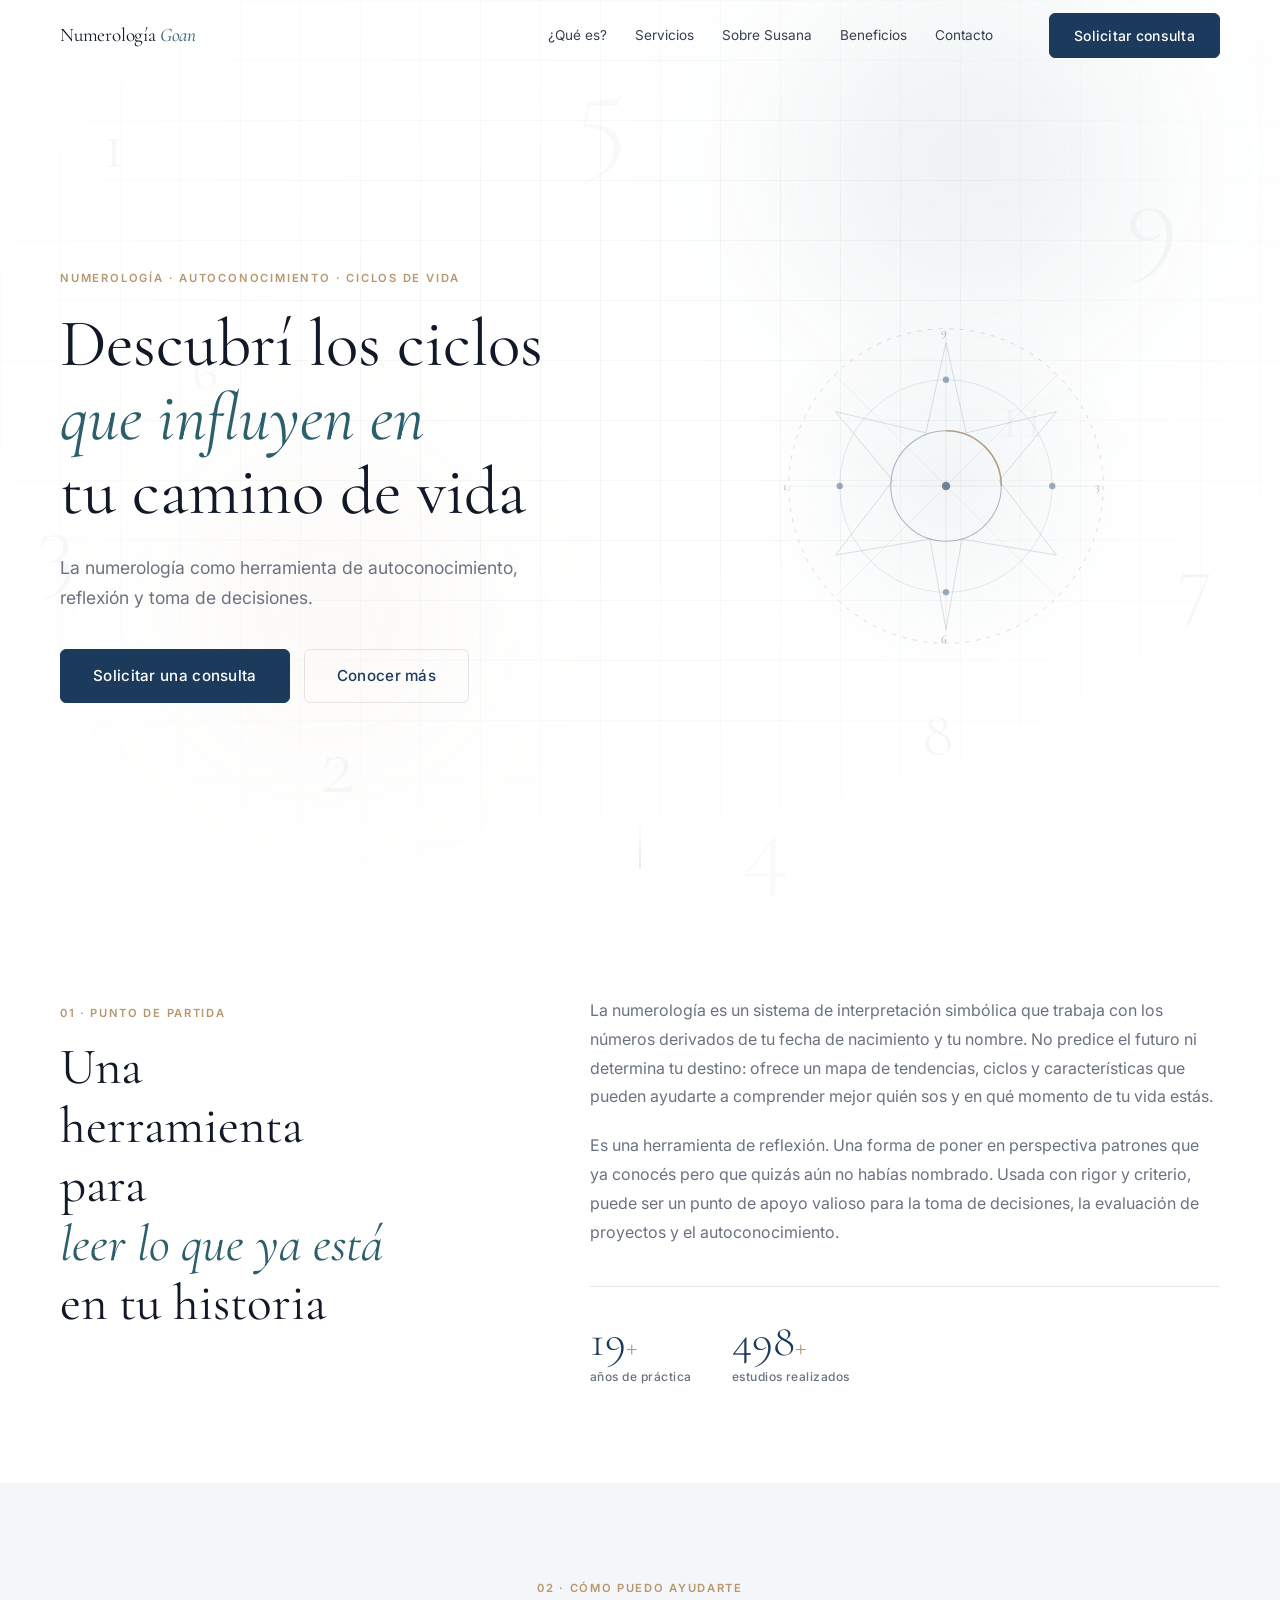
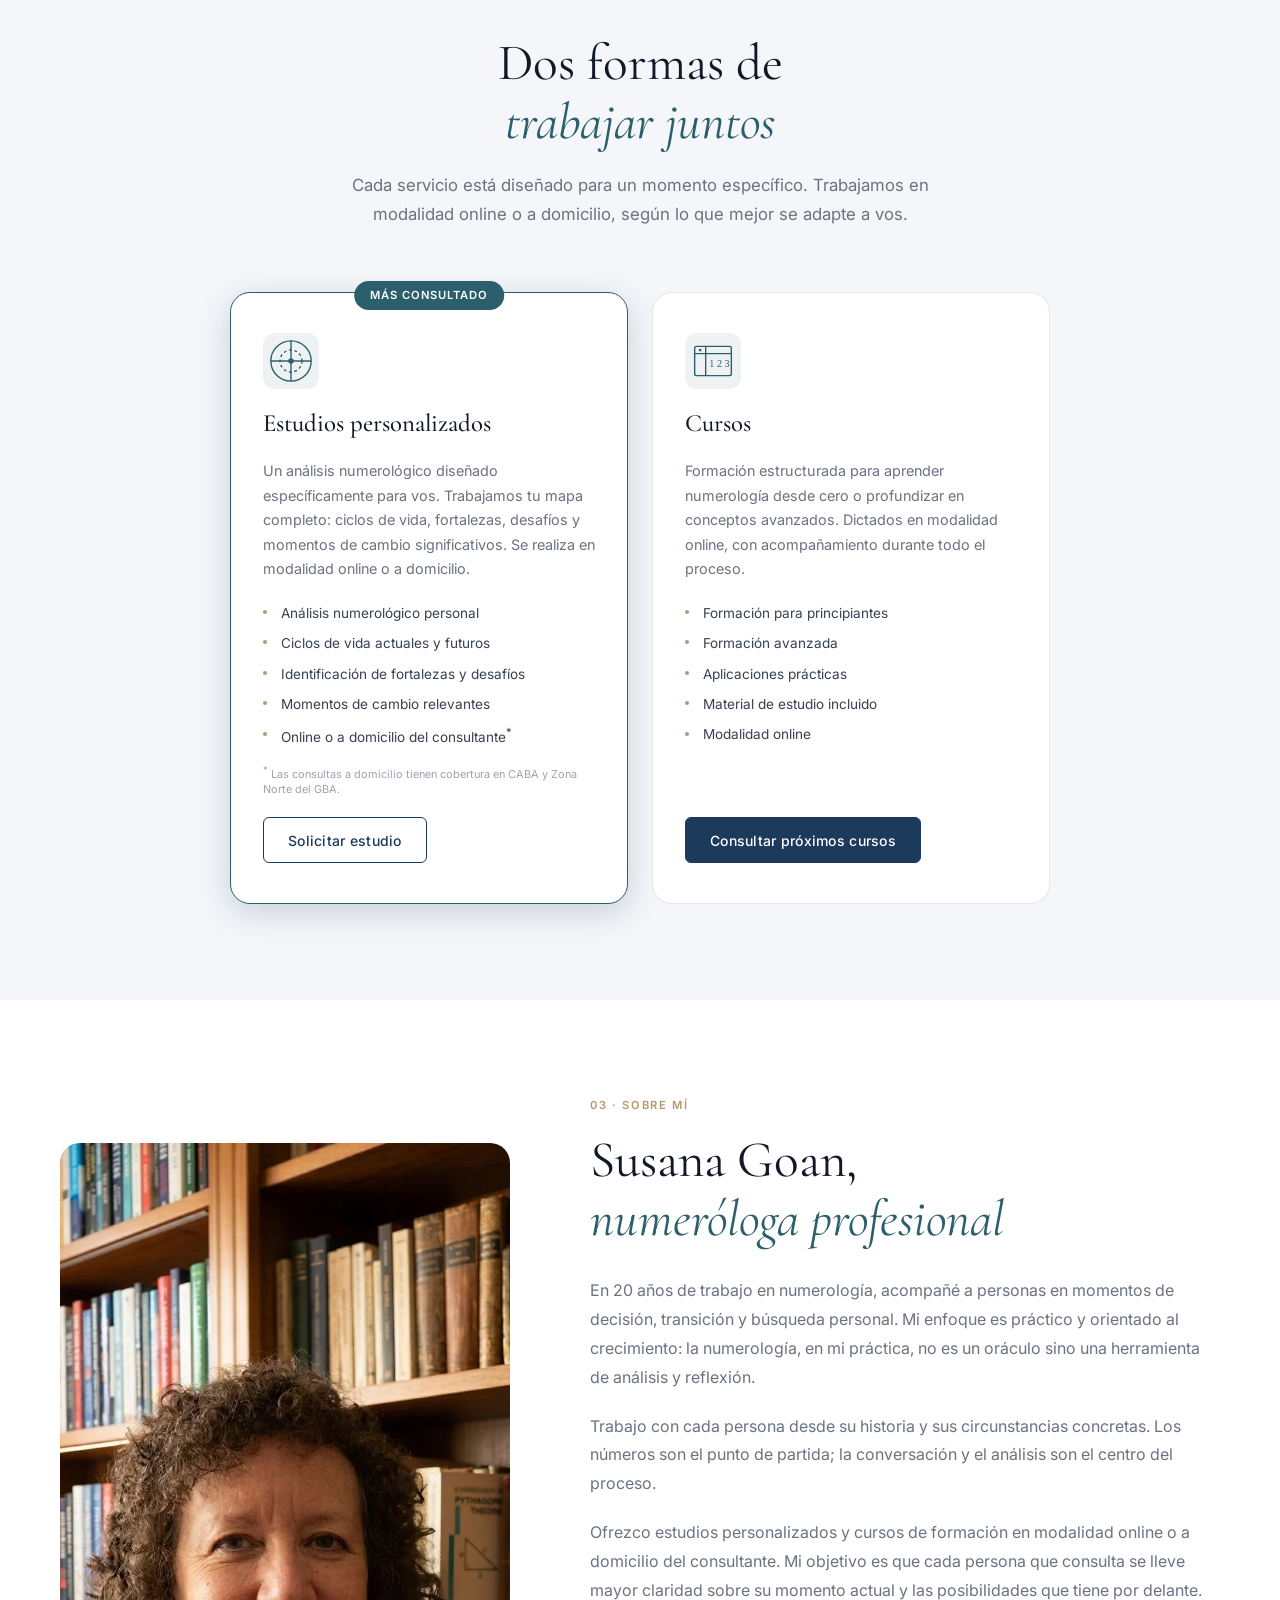
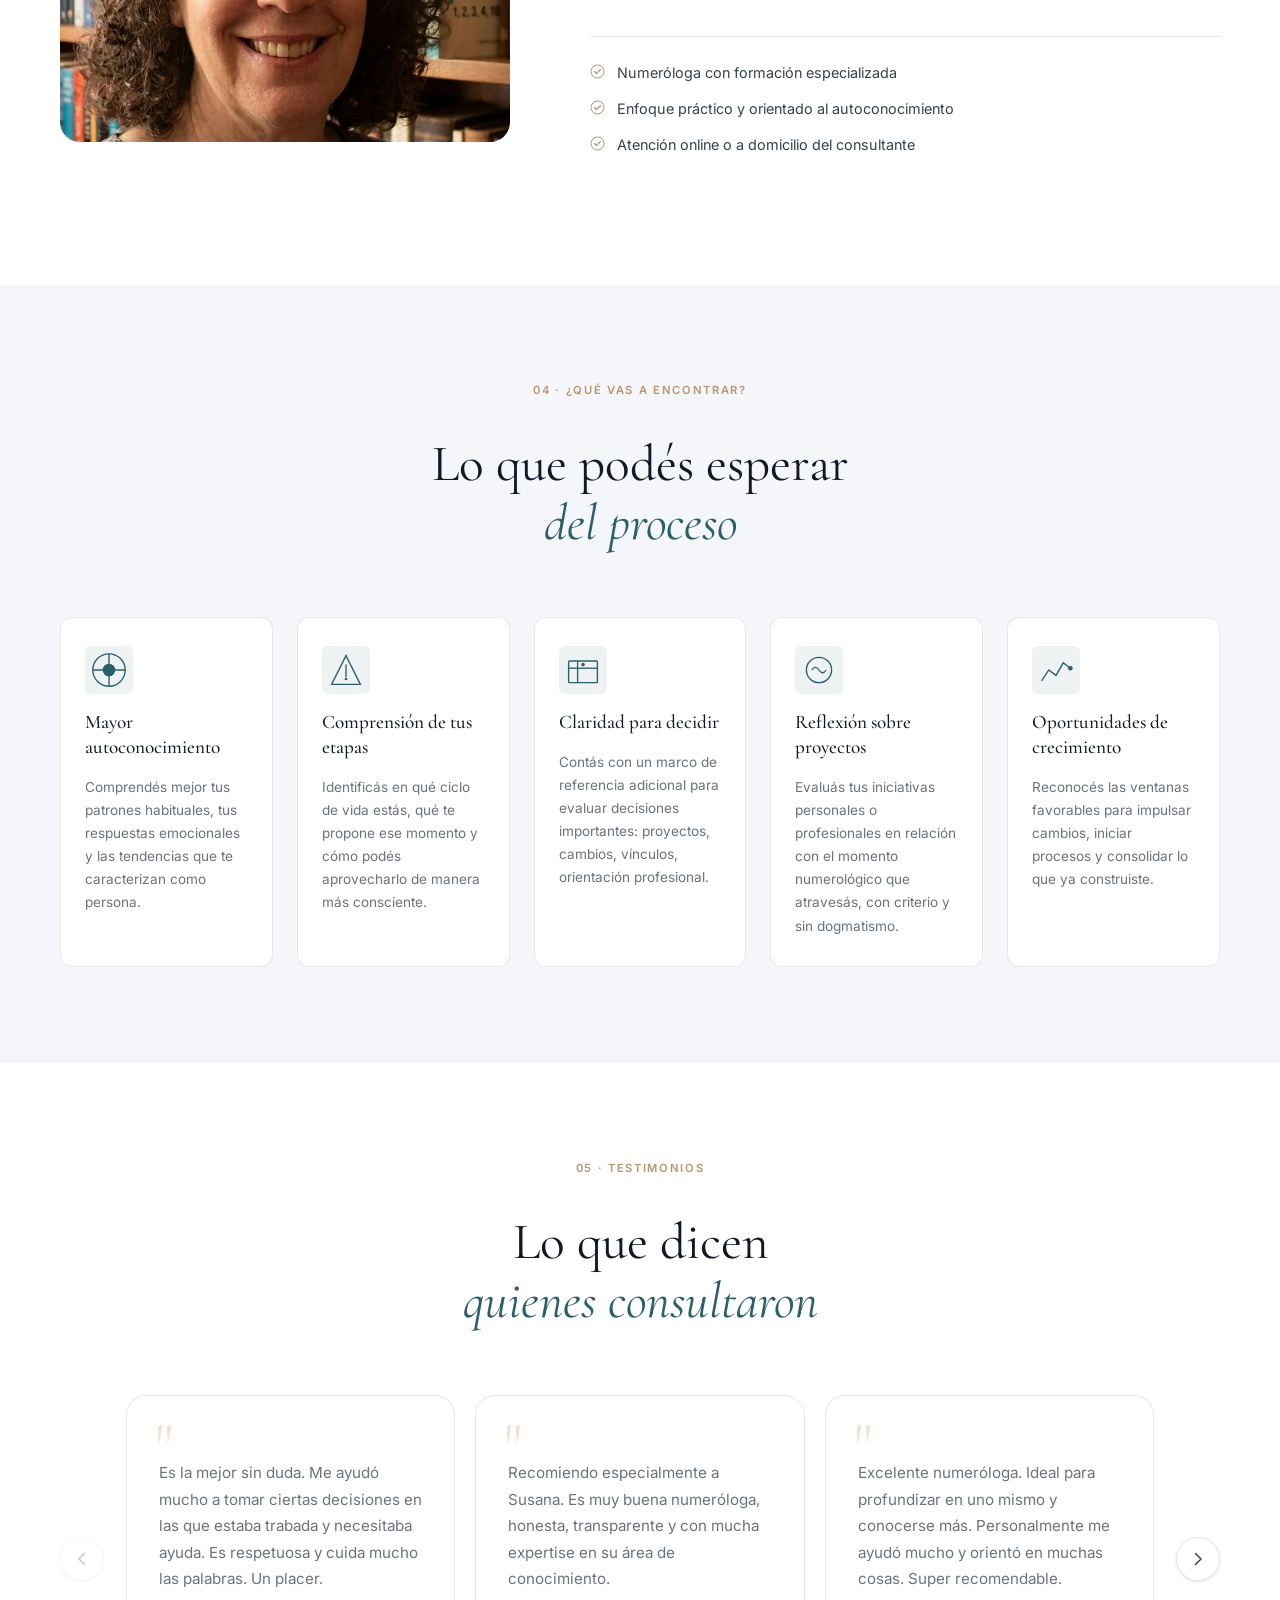
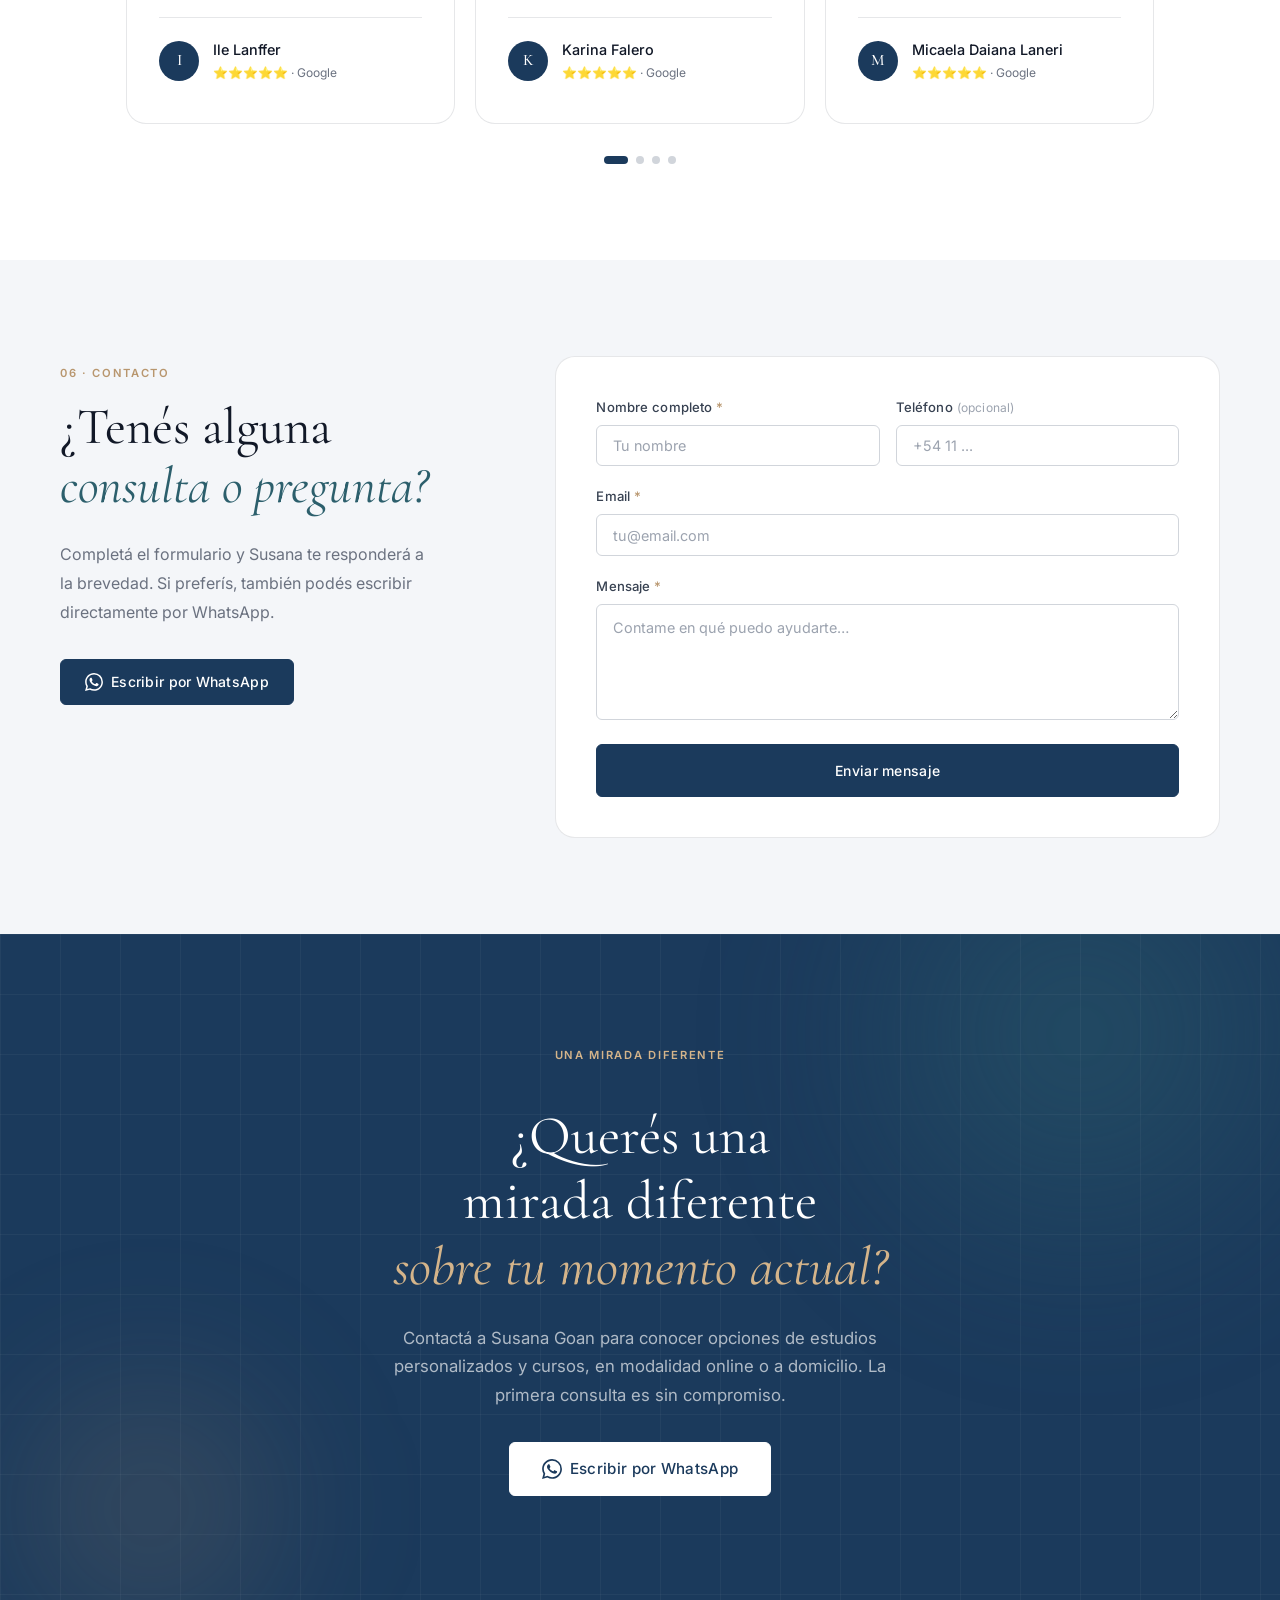
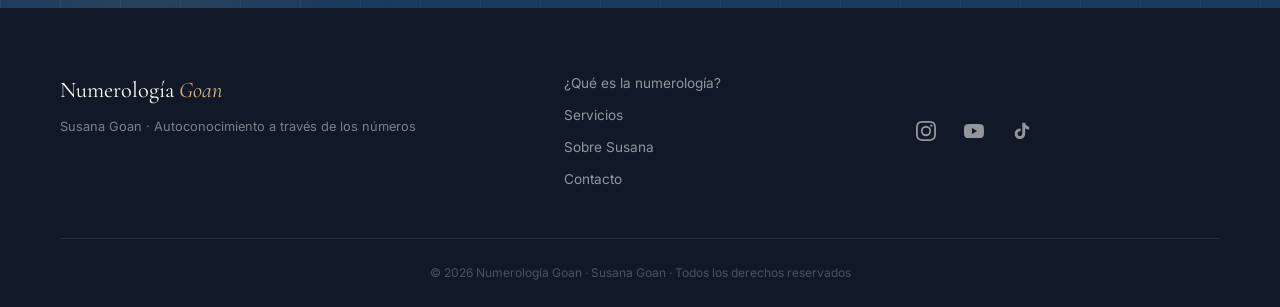
==== index.html @ 7aafee54 "Initial deploy" ====
<!DOCTYPE html>
<html lang="es">
<head>
  <meta charset="UTF-8" />
  <meta name="viewport" content="width=device-width, initial-scale=1.0" />

  <!-- SEO -->
  <title>Numerología Goan — Susana Goan | Autoconocimiento y ciclos de vida</title>
  <meta name="description" content="Numerología aplicada al autoconocimiento con Susana Goan. Estudios personalizados y cursos para comprender tus ciclos de vida, fortalezas y momentos de cambio. Online o a domicilio." />
  <meta name="keywords" content="numerología, numerología personalizada, autoconocimiento, ciclos de vida, numerología uruguay, cursos de numerología, Susana Goan" />
  <link rel="canonical" href="https://numerologiagoan.com/" />

  <!-- Open Graph -->
  <meta property="og:type" content="website" />
  <meta property="og:url" content="https://numerologiagoan.com/" />
  <meta property="og:title" content="Numerología Goan — Susana Goan" />
  <meta property="og:description" content="Numerología como herramienta de autoconocimiento, reflexión y toma de decisiones. Estudios personalizados y cursos." />
  <meta property="og:image" content="https://numerologiagoan.com/assets/img/susana-square.webp" />
  <meta property="og:locale" content="es_UY" />

  <!-- Twitter Card -->
  <meta name="twitter:card" content="summary_large_image" />
  <meta name="twitter:title" content="Numerología Goan — Susana Goan" />
  <meta name="twitter:description" content="Numerología aplicada al autoconocimiento. Estudios personalizados y cursos con Susana Goan. Online o a domicilio." />
  <meta name="twitter:image" content="https://numerologiagoan.com/assets/img/susana-square.webp" />

  <!-- Schema.org: Professional Service -->
  <script type="application/ld+json">
  {
    "@context": "https://schema.org",
    "@type": "ProfessionalService",
    "name": "Numerología Goan",
    "description": "Numerología aplicada al autoconocimiento, reflexión y toma de decisiones. Estudios personalizados y cursos.",
    "url": "https://numerologiagoan.com",
    "telephone": "",
    "image": "https://numerologiagoan.com/assets/img/susana-square.webp",
    "priceRange": "$$",
    "address": {
      "@type": "PostalAddress",
      "addressCountry": "UY"
    },
    "founder": {
      "@type": "Person",
      "name": "Susana Goan",
      "jobTitle": "Numeróloga profesional",
      "description": "Especialista en numerología aplicada al autoconocimiento y los ciclos de vida."
    },
    "hasOfferCatalog": {
      "@type": "OfferCatalog",
      "name": "Servicios",
      "itemListElement": [
        { "@type": "Offer", "itemOffered": { "@type": "Service", "name": "Estudios numerológicos personalizados" } },
        { "@type": "Offer", "itemOffered": { "@type": "Service", "name": "Cursos de numerología" } }
      ]
    }
  }
  </script>

  <!-- Fonts -->
  <link rel="preconnect" href="https://fonts.googleapis.com" />
  <link rel="preconnect" href="https://fonts.gstatic.com" crossorigin />
  <link href="https://fonts.googleapis.com/css2?family=Cormorant+Garamond:ital,wght@0,300;0,400;0,500;0,600;1,300;1,400;1,500&family=Inter:wght@300;400;500;600&display=swap" rel="stylesheet" />

  <link rel="stylesheet" href="styles.css?v=20260606" />
</head>
<body>

  <!-- ===== NAVEGACIÓN ===== -->
  <header class="nav" id="nav" role="banner">
    <div class="nav-inner">
      <a href="#inicio" class="nav-brand" aria-label="Numerología Goan — inicio">
        <span class="nav-brand-name">Numerología<em> Goan</em></span>
      </a>
      <nav class="nav-links" role="navigation" aria-label="Navegación principal">
        <a href="#que-es" class="nav-link">¿Qué es?</a>
        <a href="#servicios" class="nav-link">Servicios</a>
        <a href="#susana" class="nav-link">Sobre Susana</a>
        <a href="#beneficios" class="nav-link">Beneficios</a>
        <a href="#formulario" class="nav-link">Contacto</a>
      </nav>
      <a href="https://wa.me/5491131265860" class="nav-cta btn btn-primary" target="_blank" rel="noopener noreferrer">Solicitar consulta</a>
      <button class="nav-toggle" aria-label="Abrir menú" aria-expanded="false" aria-controls="nav-mobile">
        <span></span><span></span><span></span>
      </button>
    </div>
    <div class="nav-mobile" id="nav-mobile" aria-hidden="true">
      <a href="#que-es" class="nav-mobile-link">¿Qué es la numerología?</a>
      <a href="#servicios" class="nav-mobile-link">Servicios</a>
      <a href="#susana" class="nav-mobile-link">Sobre Susana Goan</a>
      <a href="#beneficios" class="nav-mobile-link">Beneficios</a>
      <a href="#formulario" class="nav-mobile-link">Contacto</a>
      <a href="https://wa.me/5491131265860" class="nav-mobile-cta btn btn-primary" target="_blank" rel="noopener noreferrer">Solicitar consulta</a>
    </div>
  </header>

  <main>

    <!-- ===== HERO ===== -->
    <section class="hero" id="inicio" aria-labelledby="hero-title">
      <div class="hero-bg" aria-hidden="true">
        <div class="hero-grid"></div>
        <div class="hero-numbers" aria-hidden="true">
          <span class="hn" style="--x:8%;--y:12%;--s:4.5rem;--o:.04">1</span>
          <span class="hn" style="--x:88%;--y:18%;--s:7rem;--o:.03">9</span>
          <span class="hn" style="--x:3%;--y:55%;--s:6rem;--o:.03">3</span>
          <span class="hn" style="--x:92%;--y:60%;--s:5rem;--o:.04">7</span>
          <span class="hn" style="--x:45%;--y:5%;--s:8rem;--o:.025">5</span>
          <span class="hn" style="--x:25%;--y:80%;--s:5.5rem;--o:.035">2</span>
          <span class="hn" style="--x:72%;--y:78%;--s:4rem;--o:.04">8</span>
          <span class="hn" style="--x:58%;--y:88%;--s:6.5rem;--o:.02">4</span>
          <span class="hn" style="--x:15%;--y:38%;--s:3.5rem;--o:.03">6</span>
          <span class="hn" style="--x:78%;--y:42%;--s:4.5rem;--o:.025">11</span>
        </div>
        <div class="hero-glow hero-glow-1" aria-hidden="true"></div>
        <div class="hero-glow hero-glow-2" aria-hidden="true"></div>
      </div>
      <div class="container hero-content">
        <div class="hero-text">
          <p class="hero-eyebrow">Numerología · Autoconocimiento · Ciclos de vida</p>
          <h1 class="hero-title" id="hero-title">
            Descubrí los ciclos<br>
            <em>que influyen en</em><br>
            tu camino de vida
          </h1>
          <p class="hero-sub">La numerología como herramienta de autoconocimiento, reflexión y toma de decisiones.</p>
          <div class="hero-actions">
            <a href="https://wa.me/5491131265860" class="btn btn-primary btn-lg" target="_blank" rel="noopener noreferrer">Solicitar una consulta</a>
            <a href="#que-es" class="btn btn-ghost btn-lg">Conocer más</a>
          </div>
        </div>
        <div class="hero-visual" aria-hidden="true">
          <div class="hero-diagram">
            <svg viewBox="0 0 320 320" fill="none" xmlns="http://www.w3.org/2000/svg" role="img" aria-hidden="true">
              <!-- Outer circle -->
              <circle cx="160" cy="160" r="148" stroke="currentColor" stroke-width="0.5" stroke-dasharray="4 6" opacity="0.3"/>
              <!-- Mid circle -->
              <circle cx="160" cy="160" r="100" stroke="currentColor" stroke-width="0.5" opacity="0.2"/>
              <!-- Inner circle -->
              <circle cx="160" cy="160" r="52" stroke="currentColor" stroke-width="1" opacity="0.35"/>
              <!-- Spokes (9) -->
              <line x1="160" y1="12" x2="160" y2="308" stroke="currentColor" stroke-width="0.4" opacity="0.15"/>
              <line x1="12" y1="160" x2="308" y2="160" stroke="currentColor" stroke-width="0.4" opacity="0.15"/>
              <line x1="56" y1="56" x2="264" y2="264" stroke="currentColor" stroke-width="0.4" opacity="0.15"/>
              <line x1="264" y1="56" x2="56" y2="264" stroke="currentColor" stroke-width="0.4" opacity="0.15"/>
              <!-- 9-point star polygon -->
              <polygon points="160,25 179,110 264,90 210,155 264,225 175,210 160,295 145,210 56,225 110,155 56,90 141,110" stroke="currentColor" stroke-width="0.8" fill="none" opacity="0.18"/>
              <!-- Center dot -->
              <circle cx="160" cy="160" r="4" fill="currentColor" opacity="0.6"/>
              <!-- Numbers at cardinal points -->
              <text x="155" y="19" font-family="'Cormorant Garamond',serif" font-size="11" fill="currentColor" opacity="0.45">9</text>
              <text x="300" y="164" font-family="'Cormorant Garamond',serif" font-size="11" fill="currentColor" opacity="0.45">3</text>
              <text x="155" y="308" font-family="'Cormorant Garamond',serif" font-size="11" fill="currentColor" opacity="0.45">6</text>
              <text x="7" y="164" font-family="'Cormorant Garamond',serif" font-size="11" fill="currentColor" opacity="0.45">1</text>
              <!-- Small accent dots -->
              <circle cx="160" cy="60" r="3" fill="currentColor" opacity="0.4"/>
              <circle cx="260" cy="160" r="3" fill="currentColor" opacity="0.4"/>
              <circle cx="160" cy="260" r="3" fill="currentColor" opacity="0.4"/>
              <circle cx="60" cy="160" r="3" fill="currentColor" opacity="0.4"/>
              <!-- Gold accent arc -->
              <path d="M 160 108 A 52 52 0 0 1 212 160" stroke="#B8966E" stroke-width="1.5" fill="none" opacity="0.7"/>
            </svg>
          </div>
        </div>
      </div>
      <div class="hero-scroll-hint" aria-hidden="true">
        <span class="scroll-line"></span>
      </div>
    </section>

    <!-- ===== QUÉ ES LA NUMEROLOGÍA ===== -->
    <section class="section-que-es" id="que-es" aria-labelledby="que-es-title">
      <div class="container">
        <div class="que-es-grid">
          <div class="que-es-left reveal">
            <p class="section-label">01 · Punto de partida</p>
            <h2 class="section-title" id="que-es-title">
              Una herramienta para<br>
              <em>leer lo que ya está</em><br>
              en tu historia
            </h2>
          </div>
          <div class="que-es-right reveal">
            <p class="que-es-body">La numerología es un sistema de interpretación simbólica que trabaja con los números derivados de tu fecha de nacimiento y tu nombre. No predice el futuro ni determina tu destino: ofrece un mapa de tendencias, ciclos y características que pueden ayudarte a comprender mejor quién sos y en qué momento de tu vida estás.</p>
            <p class="que-es-body">Es una herramienta de reflexión. Una forma de poner en perspectiva patrones que ya conocés pero que quizás aún no habías nombrado. Usada con rigor y criterio, puede ser un punto de apoyo valioso para la toma de decisiones, la evaluación de proyectos y el autoconocimiento.</p>
            <div class="que-es-stats">
              <div class="stat-item">
                <span class="stat-number" data-count-to="20">20</span>
                <span class="stat-label">años de práctica</span>
              </div>
              <div class="stat-item">
                <span class="stat-number" data-count-to="500">500</span>
                <span class="stat-label">estudios realizados</span>
              </div>
            </div>
          </div>
        </div>
      </div>
    </section>

    <!-- ===== SERVICIOS ===== -->
    <section class="section-servicios section-alt" id="servicios" aria-labelledby="servicios-title">
      <div class="container">
        <div class="section-header reveal">
          <p class="section-label">02 · Cómo puedo ayudarte</p>
          <h2 class="section-title centered" id="servicios-title">Dos formas de<br><em>trabajar juntos</em></h2>
          <p class="section-sub centered">Cada servicio está diseñado para un momento específico. Trabajamos en modalidad online o a domicilio, según lo que mejor se adapte a vos.</p>
        </div>
        <div class="servicios-grid">

          <!-- Estudios -->
          <article class="servicio-card servicio-card-featured reveal" data-delay="0">
            <div class="servicio-badge">Más consultado</div>
            <div class="servicio-icon" aria-hidden="true">
              <svg viewBox="0 0 48 48" fill="none" xmlns="http://www.w3.org/2000/svg">
                <circle cx="24" cy="24" r="22" stroke="currentColor" stroke-width="1"/>
                <circle cx="24" cy="24" r="12" stroke="currentColor" stroke-width="0.75" stroke-dasharray="3 3"/>
                <circle cx="24" cy="24" r="3" fill="currentColor"/>
                <line x1="24" y1="2" x2="24" y2="46" stroke="currentColor" stroke-width="0.5" opacity="0.4"/>
                <line x1="2" y1="24" x2="46" y2="24" stroke="currentColor" stroke-width="0.5" opacity="0.4"/>
              </svg>
            </div>
            <h3 class="servicio-title">Estudios personalizados</h3>
            <p class="servicio-desc">Un análisis numerológico diseñado específicamente para vos. Trabajamos tu mapa completo: ciclos de vida, fortalezas, desafíos y momentos de cambio significativos. Se realiza en modalidad online o a domicilio.</p>
            <ul class="servicio-items">
              <li>Análisis numerológico personal</li>
              <li>Ciclos de vida actuales y futuros</li>
              <li>Identificación de fortalezas y desafíos</li>
              <li>Momentos de cambio relevantes</li>
              <li>Online o a domicilio del consultante<sup>*</sup></li>
            </ul>
            <p class="servicio-nota"><sup>*</sup> Las consultas a domicilio tienen cobertura en CABA y Zona Norte del GBA.</p>
            <a href="https://wa.me/5491131265860" class="servicio-cta btn btn-outline" target="_blank" rel="noopener noreferrer">Solicitar estudio</a>
          </article>

          <!-- Cursos -->
          <article class="servicio-card reveal" data-delay="100">
            <div class="servicio-icon" aria-hidden="true">
              <svg viewBox="0 0 48 48" fill="none" xmlns="http://www.w3.org/2000/svg">
                <rect x="4" y="8" width="40" height="32" rx="2" stroke="currentColor" stroke-width="1"/>
                <line x1="4" y1="16" x2="44" y2="16" stroke="currentColor" stroke-width="0.75"/>
                <line x1="16" y1="8" x2="16" y2="40" stroke="currentColor" stroke-width="0.5" opacity="0.5"/>
                <circle cx="10" cy="12" r="1.5" fill="currentColor" opacity="0.5"/>
                <text x="20" y="30" font-family="serif" font-size="11" fill="currentColor" opacity="0.7">1 2 3</text>
              </svg>
            </div>
            <h3 class="servicio-title">Cursos</h3>
            <p class="servicio-desc">Formación estructurada para aprender numerología desde cero o profundizar en conceptos avanzados. Dictados en modalidad online, con acompañamiento durante todo el proceso.</p>
            <ul class="servicio-items">
              <li>Formación para principiantes</li>
              <li>Formación avanzada</li>
              <li>Aplicaciones prácticas</li>
              <li>Material de estudio incluido</li>
              <li>Modalidad online</li>
            </ul>
            <a href="https://wa.me/5491131265860" class="servicio-cta btn btn-primary" target="_blank" rel="noopener noreferrer">Consultar próximos cursos</a>
          </article>

        </div>
      </div>
    </section>

    <!-- ===== SOBRE SUSANA ===== -->
    <section class="section-susana" id="susana" aria-labelledby="susana-title">
      <div class="container">
        <div class="susana-grid">
          <div class="susana-photo reveal">
            <div class="photo-frame">
              <img
                src="assets/img/susana-portrait.webp"
                alt="Susana Goan, numeróloga profesional"
                width="480"
                height="640"
                loading="lazy"
              />
              <div class="photo-accent" aria-hidden="true"></div>
            </div>
          </div>
          <div class="susana-content reveal">
            <p class="section-label">03 · Sobre mí</p>
            <h2 class="section-title" id="susana-title">
              Susana Goan,<br>
              <em>numeróloga profesional</em>
            </h2>
            <div class="susana-bio">
              <p>En 20 años de trabajo en numerología, acompañé a personas en momentos de decisión, transición y búsqueda personal. Mi enfoque es práctico y orientado al crecimiento: la numerología, en mi práctica, no es un oráculo sino una herramienta de análisis y reflexión.</p>
              <p>Trabajo con cada persona desde su historia y sus circunstancias concretas. Los números son el punto de partida; la conversación y el análisis son el centro del proceso.</p>
              <p>Ofrezco estudios personalizados y cursos de formación en modalidad online o a domicilio del consultante. Mi objetivo es que cada persona que consulta se lleve mayor claridad sobre su momento actual y las posibilidades que tiene por delante.</p>
            </div>
            <div class="susana-credentials">
              <div class="credential">
                <span class="credential-icon" aria-hidden="true">
                  <svg width="15" height="15" viewBox="0 0 15 15" fill="none" xmlns="http://www.w3.org/2000/svg">
                    <circle cx="7.5" cy="7.5" r="6.5" stroke="currentColor" stroke-width="1"/>
                    <path d="M4.5 7.5 L6.5 9.5 L10.5 5.5" stroke="currentColor" stroke-width="1.2" stroke-linecap="round" stroke-linejoin="round"/>
                  </svg>
                </span>
                <span>Numeróloga con formación especializada</span>
              </div>
              <div class="credential">
                <span class="credential-icon" aria-hidden="true">
                  <svg width="15" height="15" viewBox="0 0 15 15" fill="none" xmlns="http://www.w3.org/2000/svg">
                    <circle cx="7.5" cy="7.5" r="6.5" stroke="currentColor" stroke-width="1"/>
                    <path d="M4.5 7.5 L6.5 9.5 L10.5 5.5" stroke="currentColor" stroke-width="1.2" stroke-linecap="round" stroke-linejoin="round"/>
                  </svg>
                </span>
                <span>Enfoque práctico y orientado al autoconocimiento</span>
              </div>
              <div class="credential">
                <span class="credential-icon" aria-hidden="true">
                  <svg width="15" height="15" viewBox="0 0 15 15" fill="none" xmlns="http://www.w3.org/2000/svg">
                    <circle cx="7.5" cy="7.5" r="6.5" stroke="currentColor" stroke-width="1"/>
                    <path d="M4.5 7.5 L6.5 9.5 L10.5 5.5" stroke="currentColor" stroke-width="1.2" stroke-linecap="round" stroke-linejoin="round"/>
                  </svg>
                </span>
                <span>Atención online o a domicilio del consultante</span>
              </div>
            </div>
          </div>
        </div>
      </div>
    </section>

    <!-- ===== BENEFICIOS ===== -->
    <section class="section-beneficios section-alt" id="beneficios" aria-labelledby="beneficios-title">
      <div class="container">
        <div class="section-header reveal">
          <p class="section-label">04 · ¿Qué vas a encontrar?</p>
          <h2 class="section-title centered" id="beneficios-title">
            Lo que podés esperar<br>
            <em>del proceso</em>
          </h2>
        </div>
        <div class="beneficios-grid">

          <div class="beneficio-item reveal" data-delay="0">
            <div class="beneficio-icon" aria-hidden="true">
              <svg viewBox="0 0 40 40" fill="none" xmlns="http://www.w3.org/2000/svg">
                <circle cx="20" cy="20" r="18" stroke="currentColor" stroke-width="1"/>
                <circle cx="20" cy="20" r="7" fill="currentColor" opacity="0.15"/>
                <line x1="20" y1="2" x2="20" y2="38" stroke="currentColor" stroke-width="0.5" opacity="0.3"/>
                <line x1="2" y1="20" x2="38" y2="20" stroke="currentColor" stroke-width="0.5" opacity="0.3"/>
              </svg>
            </div>
            <h3 class="beneficio-title">Mayor autoconocimiento</h3>
            <p class="beneficio-desc">Comprendés mejor tus patrones habituales, tus respuestas emocionales y las tendencias que te caracterizan como persona.</p>
          </div>

          <div class="beneficio-item reveal" data-delay="80">
            <div class="beneficio-icon" aria-hidden="true">
              <svg viewBox="0 0 40 40" fill="none" xmlns="http://www.w3.org/2000/svg">
                <path d="M 20 4 L 36 36 L 4 36 Z" stroke="currentColor" stroke-width="1" fill="none"/>
                <line x1="20" y1="14" x2="20" y2="28" stroke="currentColor" stroke-width="0.75" opacity="0.5"/>
                <circle cx="20" cy="30" r="1.5" fill="currentColor" opacity="0.6"/>
              </svg>
            </div>
            <h3 class="beneficio-title">Comprensión de tus etapas</h3>
            <p class="beneficio-desc">Identificás en qué ciclo de vida estás, qué te propone ese momento y cómo podés aprovecharlo de manera más consciente.</p>
          </div>

          <div class="beneficio-item reveal" data-delay="160">
            <div class="beneficio-icon" aria-hidden="true">
              <svg viewBox="0 0 40 40" fill="none" xmlns="http://www.w3.org/2000/svg">
                <rect x="4" y="10" width="32" height="24" rx="1" stroke="currentColor" stroke-width="1"/>
                <path d="M 4 18 L 36 18" stroke="currentColor" stroke-width="0.5" opacity="0.4"/>
                <path d="M 14 10 L 14 34" stroke="currentColor" stroke-width="0.5" opacity="0.3"/>
                <circle cx="20" cy="14" r="2" fill="currentColor" opacity="0.4"/>
              </svg>
            </div>
            <h3 class="beneficio-title">Claridad para decidir</h3>
            <p class="beneficio-desc">Contás con un marco de referencia adicional para evaluar decisiones importantes: proyectos, cambios, vínculos, orientación profesional.</p>
          </div>

          <div class="beneficio-item reveal" data-delay="0">
            <div class="beneficio-icon" aria-hidden="true">
              <svg viewBox="0 0 40 40" fill="none" xmlns="http://www.w3.org/2000/svg">
                <circle cx="20" cy="20" r="14" stroke="currentColor" stroke-width="1"/>
                <path d="M 12 20 Q 16 14 20 20 Q 24 26 28 20" stroke="currentColor" stroke-width="0.75" fill="none"/>
              </svg>
            </div>
            <h3 class="beneficio-title">Reflexión sobre proyectos</h3>
            <p class="beneficio-desc">Evaluás tus iniciativas personales o profesionales en relación con el momento numerológico que atravesás, con criterio y sin dogmatismo.</p>
          </div>

          <div class="beneficio-item reveal" data-delay="80">
            <div class="beneficio-icon" aria-hidden="true">
              <svg viewBox="0 0 40 40" fill="none" xmlns="http://www.w3.org/2000/svg">
                <polyline points="4,32 12,20 20,26 28,12 36,18" stroke="currentColor" stroke-width="1" fill="none"/>
                <circle cx="36" cy="18" r="2.5" fill="currentColor" opacity="0.5"/>
              </svg>
            </div>
            <h3 class="beneficio-title">Oportunidades de crecimiento</h3>
            <p class="beneficio-desc">Reconocés las ventanas favorables para impulsar cambios, iniciar procesos y consolidar lo que ya construiste.</p>
          </div>

        </div>
      </div>
    </section>

    <!-- ===== TESTIMONIOS ===== -->
    <section class="section-testimonios" id="testimonios" aria-labelledby="testimonios-title">
      <div class="container">
        <div class="section-header reveal">
          <p class="section-label">05 · Testimonios</p>
          <h2 class="section-title centered" id="testimonios-title">
            Lo que dicen<br>
            <em>quienes consultaron</em>
          </h2>
        </div>
        <div class="testimonios-slider-wrap reveal">
          <div class="testimonios-slider" id="testimonios-slider" aria-live="polite">
            <div class="testimonios-track" id="testimonios-track">

              <div class="slide">
                <blockquote class="testimonio-card" role="group" aria-label="Testimonio 1 de 6">
                  <div class="testimonio-quote" aria-hidden="true">"</div>
                  <p class="testimonio-text">Es la mejor sin duda. Me ayudó mucho a tomar ciertas decisiones en las que estaba trabada y necesitaba ayuda. Es respetuosa y cuida mucho las palabras. Un placer.</p>
                  <footer class="testimonio-author">
                    <div class="testimonio-avatar" aria-hidden="true">I</div>
                    <div>
                      <cite class="testimonio-name">Ile Lanffer</cite>
                      <span class="testimonio-role">⭐⭐⭐⭐⭐ · Google</span>
                    </div>
                  </footer>
                </blockquote>
              </div>

              <div class="slide">
                <blockquote class="testimonio-card" role="group" aria-label="Testimonio 2 de 6">
                  <div class="testimonio-quote" aria-hidden="true">"</div>
                  <p class="testimonio-text">Recomiendo especialmente a Susana. Es muy buena numeróloga, honesta, transparente y con mucha expertise en su área de conocimiento.</p>
                  <footer class="testimonio-author">
                    <div class="testimonio-avatar" aria-hidden="true">K</div>
                    <div>
                      <cite class="testimonio-name">Karina Falero</cite>
                      <span class="testimonio-role">⭐⭐⭐⭐⭐ · Google</span>
                    </div>
                  </footer>
                </blockquote>
              </div>

              <div class="slide">
                <blockquote class="testimonio-card" role="group" aria-label="Testimonio 3 de 6">
                  <div class="testimonio-quote" aria-hidden="true">"</div>
                  <p class="testimonio-text">Excelente numeróloga. Ideal para profundizar en uno mismo y conocerse más. Personalmente me ayudó mucho y orientó en muchas cosas. Super recomendable.</p>
                  <footer class="testimonio-author">
                    <div class="testimonio-avatar" aria-hidden="true">M</div>
                    <div>
                      <cite class="testimonio-name">Micaela Daiana Laneri</cite>
                      <span class="testimonio-role">⭐⭐⭐⭐⭐ · Google</span>
                    </div>
                  </footer>
                </blockquote>
              </div>

              <div class="slide">
                <blockquote class="testimonio-card" role="group" aria-label="Testimonio 4 de 6">
                  <div class="testimonio-quote" aria-hidden="true">"</div>
                  <p class="testimonio-text">Una genia. Me sentí muy cómoda en la sesión. Pudo guiarme en todas las consultas con total amabilidad. Se nota que ama lo que hace.</p>
                  <footer class="testimonio-author">
                    <div class="testimonio-avatar" aria-hidden="true">M</div>
                    <div>
                      <cite class="testimonio-name">Micaela Castillo</cite>
                      <span class="testimonio-role">⭐⭐⭐⭐⭐ · Google</span>
                    </div>
                  </footer>
                </blockquote>
              </div>

              <div class="slide">
                <blockquote class="testimonio-card" role="group" aria-label="Testimonio 5 de 6">
                  <div class="testimonio-quote" aria-hidden="true">"</div>
                  <p class="testimonio-text">Doy gracias haberme cruzado con Susana. Me ayudaste un montón, ya estoy poniendo en práctica todos tus consejos. La mejor numeróloga.</p>
                  <footer class="testimonio-author">
                    <div class="testimonio-avatar" aria-hidden="true">B</div>
                    <div>
                      <cite class="testimonio-name">Berenice Macri</cite>
                      <span class="testimonio-role">⭐⭐⭐⭐⭐ · Google</span>
                    </div>
                  </footer>
                </blockquote>
              </div>

              <div class="slide">
                <blockquote class="testimonio-card" role="group" aria-label="Testimonio 6 de 6">
                  <div class="testimonio-quote" aria-hidden="true">"</div>
                  <p class="testimonio-text">La verdad que una genia, 100% recomendada.</p>
                  <footer class="testimonio-author">
                    <div class="testimonio-avatar" aria-hidden="true">J</div>
                    <div>
                      <cite class="testimonio-name">Josi Angulo</cite>
                      <span class="testimonio-role">⭐⭐⭐⭐⭐ · Google</span>
                    </div>
                  </footer>
                </blockquote>
              </div>

            </div><!-- /.testimonios-track -->
          </div><!-- /.testimonios-slider -->

          <button class="slider-btn slider-btn-prev" id="slider-prev" aria-label="Testimonio anterior">
            <svg width="20" height="20" viewBox="0 0 20 20" fill="none" aria-hidden="true">
              <path d="M12.5 4.5 L7 10 L12.5 15.5" stroke="currentColor" stroke-width="1.5" stroke-linecap="round" stroke-linejoin="round"/>
            </svg>
          </button>
          <button class="slider-btn slider-btn-next" id="slider-next" aria-label="Testimonio siguiente">
            <svg width="20" height="20" viewBox="0 0 20 20" fill="none" aria-hidden="true">
              <path d="M7.5 4.5 L13 10 L7.5 15.5" stroke="currentColor" stroke-width="1.5" stroke-linecap="round" stroke-linejoin="round"/>
            </svg>
          </button>
        </div><!-- /.testimonios-slider-wrap -->

        <div class="slider-dots" id="slider-dots" role="tablist" aria-label="Ir al testimonio"></div>
      </div>
    </section>

    <!-- ===== FORMULARIO DE CONTACTO ===== -->
    <section class="section-form section-alt" id="formulario" aria-labelledby="form-title">
      <div class="container">
        <div class="form-layout">

          <div class="form-info reveal">
            <p class="section-label">06 · Contacto</p>
            <h2 class="section-title" id="form-title">
              ¿Tenés alguna<br>
              <em>consulta o pregunta?</em>
            </h2>
            <p class="form-intro">Completá el formulario y Susana te responderá a la brevedad. Si preferís, también podés escribir directamente por WhatsApp.</p>
            <a href="https://wa.me/5491131265860" class="btn btn-primary" target="_blank" rel="noopener noreferrer">
              <svg width="18" height="18" viewBox="0 0 24 24" fill="currentColor" aria-hidden="true"><path d="M17.472 14.382c-.297-.149-1.758-.867-2.03-.967-.273-.099-.471-.148-.67.15-.197.297-.767.966-.94 1.164-.173.199-.347.223-.644.075-.297-.15-1.255-.463-2.39-1.475-.883-.788-1.48-1.761-1.653-2.059-.173-.297-.018-.458.13-.606.134-.133.298-.347.446-.52.149-.174.198-.298.298-.497.099-.198.05-.371-.025-.52-.075-.149-.669-1.612-.916-2.207-.242-.579-.487-.5-.669-.51-.173-.008-.371-.01-.57-.01-.198 0-.52.074-.792.372-.272.297-1.04 1.016-1.04 2.479 0 1.462 1.065 2.875 1.213 3.074.149.198 2.096 3.2 5.077 4.487.709.306 1.262.489 1.694.625.712.227 1.36.195 1.871.118.571-.085 1.758-.719 2.006-1.413.248-.694.248-1.289.173-1.413-.074-.124-.272-.198-.57-.347m-5.421 7.403h-.004a9.87 9.87 0 01-5.031-1.378l-.361-.214-3.741.982.998-3.648-.235-.374a9.86 9.86 0 01-1.51-5.26c.001-5.45 4.436-9.884 9.888-9.884 2.64 0 5.122 1.03 6.988 2.898a9.825 9.825 0 012.893 6.994c-.003 5.45-4.437 9.884-9.885 9.884m8.413-18.297A11.815 11.815 0 0012.05 0C5.495 0 .16 5.335.157 11.892c0 2.096.547 4.142 1.588 5.945L.057 24l6.305-1.654a11.882 11.882 0 005.683 1.448h.005c6.554 0 11.89-5.335 11.893-11.893a11.821 11.821 0 00-3.48-8.413z"/></svg>
              Escribir por WhatsApp
            </a>
          </div>

          <div class="form-wrap reveal" data-delay="100">
            <form id="contact-form" class="contact-form" action="https://api.web3forms.com/submit" method="POST" novalidate>
              <input type="hidden" name="access_key" value="a44f0dc3-a635-4019-bbc1-b2475ec50f0d" />
              <input type="hidden" name="subject" value="Nueva consulta desde numerologiagoan.com" />
              <input type="hidden" name="from_name" value="Numerología Goan" />
              <!-- Honeypot anti-spam -->
              <input type="checkbox" name="botcheck" style="display:none" tabindex="-1" autocomplete="off" />

              <div class="form-row">
                <div class="form-group">
                  <label class="form-label" for="form-name">Nombre completo <span class="form-required" aria-hidden="true">*</span></label>
                  <input class="form-input" type="text" id="form-name" name="Nombre" required autocomplete="name" placeholder="Tu nombre" />
                </div>
                <div class="form-group">
                  <label class="form-label" for="form-phone">Teléfono <span class="form-label-opt">(opcional)</span></label>
                  <input class="form-input" type="tel" id="form-phone" name="Telefono" autocomplete="tel" placeholder="+54 11 ..." />
                </div>
              </div>

              <div class="form-group">
                <label class="form-label" for="form-email">Email <span class="form-required" aria-hidden="true">*</span></label>
                <input class="form-input" type="email" id="form-email" name="email" required autocomplete="email" placeholder="tu@email.com" />
              </div>

              <div class="form-group">
                <label class="form-label" for="form-message">Mensaje <span class="form-required" aria-hidden="true">*</span></label>
                <textarea class="form-input form-textarea" id="form-message" name="Mensaje" required rows="4" placeholder="Contame en qué puedo ayudarte…"></textarea>
              </div>

              <button type="submit" class="btn btn-primary form-submit" id="form-submit">
                <span class="form-submit-label">Enviar mensaje</span>
                <svg class="form-submit-spinner" viewBox="0 0 24 24" fill="none" aria-hidden="true">
                  <circle cx="12" cy="12" r="10" stroke="currentColor" stroke-width="2.5" stroke-dasharray="32" stroke-dashoffset="12" stroke-linecap="round"/>
                </svg>
              </button>
            </form>

            <div class="form-feedback form-success" id="form-success" role="alert" aria-live="polite" hidden>
              <div class="form-feedback-icon" aria-hidden="true">
                <svg width="32" height="32" viewBox="0 0 32 32" fill="none"><circle cx="16" cy="16" r="15" stroke="currentColor" stroke-width="1.5"/><path d="M9 16.5 L13.5 21 L23 11" stroke="currentColor" stroke-width="1.5" stroke-linecap="round" stroke-linejoin="round"/></svg>
              </div>
              <p class="form-feedback-title">¡Mensaje enviado!</p>
              <p class="form-feedback-sub">Tu mensaje fue recibido. Susana te responderá al email ingresado a la brevedad.</p>
            </div>

            <div class="form-feedback form-error" id="form-error" role="alert" aria-live="polite" hidden>
              <div class="form-feedback-icon" aria-hidden="true">
                <svg width="32" height="32" viewBox="0 0 32 32" fill="none"><circle cx="16" cy="16" r="15" stroke="currentColor" stroke-width="1.5"/><path d="M16 9 L16 17" stroke="currentColor" stroke-width="1.5" stroke-linecap="round"/><circle cx="16" cy="22" r="1.5" fill="currentColor"/></svg>
              </div>
              <p class="form-feedback-title">No pudimos enviar tu mensaje</p>
              <p class="form-feedback-sub">Intentá de nuevo o escribinos directamente por <a href="https://wa.me/5491131265860" target="_blank" rel="noopener noreferrer">WhatsApp</a>.</p>
            </div>
          </div>

        </div>
      </div>
    </section>

    <!-- ===== CTA PRINCIPAL ===== -->
    <section class="section-cta" id="contacto" aria-labelledby="cta-title">
      <div class="cta-bg" aria-hidden="true">
        <div class="cta-glow-1"></div>
        <div class="cta-glow-2"></div>
        <div class="cta-grid-overlay"></div>
      </div>
      <div class="container cta-content reveal">
        <p class="section-label light">Una mirada diferente</p>
        <h2 class="cta-title" id="cta-title">
          ¿Querés una mirada diferente<br>
          <em>sobre tu momento actual?</em>
        </h2>
        <p class="cta-sub">Contactá a Susana Goan para conocer opciones de estudios personalizados y cursos, en modalidad online o a domicilio. La primera consulta es sin compromiso.</p>
        <div class="cta-actions">
          <a href="https://wa.me/5491131265860" class="btn btn-white btn-lg" target="_blank" rel="noopener noreferrer" aria-label="Contactar por WhatsApp">
            <svg width="20" height="20" viewBox="0 0 24 24" fill="currentColor" aria-hidden="true"><path d="M17.472 14.382c-.297-.149-1.758-.867-2.03-.967-.273-.099-.471-.148-.67.15-.197.297-.767.966-.94 1.164-.173.199-.347.223-.644.075-.297-.15-1.255-.463-2.39-1.475-.883-.788-1.48-1.761-1.653-2.059-.173-.297-.018-.458.13-.606.134-.133.298-.347.446-.52.149-.174.198-.298.298-.497.099-.198.05-.371-.025-.52-.075-.149-.669-1.612-.916-2.207-.242-.579-.487-.5-.669-.51-.173-.008-.371-.01-.57-.01-.198 0-.52.074-.792.372-.272.297-1.04 1.016-1.04 2.479 0 1.462 1.065 2.875 1.213 3.074.149.198 2.096 3.2 5.077 4.487.709.306 1.262.489 1.694.625.712.227 1.36.195 1.871.118.571-.085 1.758-.719 2.006-1.413.248-.694.248-1.289.173-1.413-.074-.124-.272-.198-.57-.347m-5.421 7.403h-.004a9.87 9.87 0 01-5.031-1.378l-.361-.214-3.741.982.998-3.648-.235-.374a9.86 9.86 0 01-1.51-5.26c.001-5.45 4.436-9.884 9.888-9.884 2.64 0 5.122 1.03 6.988 2.898a9.825 9.825 0 012.893 6.994c-.003 5.45-4.437 9.884-9.885 9.884m8.413-18.297A11.815 11.815 0 0012.05 0C5.495 0 .16 5.335.157 11.892c0 2.096.547 4.142 1.588 5.945L.057 24l6.305-1.654a11.882 11.882 0 005.683 1.448h.005c6.554 0 11.89-5.335 11.893-11.893a11.821 11.821 0 00-3.48-8.413z"/></svg>
            Escribir por WhatsApp
          </a>
        </div>
      </div>
    </section>

  </main>

  <!-- ===== FOOTER ===== -->
  <footer class="footer" role="contentinfo">
    <div class="container footer-inner">
      <div class="footer-brand">
        <p class="footer-name">Numerología<em> Goan</em></p>
        <p class="footer-tagline">Susana Goan · Autoconocimiento a través de los números</p>
      </div>
      <nav class="footer-nav" aria-label="Navegación del pie de página">
        <a href="#que-es" class="footer-link">¿Qué es la numerología?</a>
        <a href="#servicios" class="footer-link">Servicios</a>
        <a href="#susana" class="footer-link">Sobre Susana</a>
        <a href="#formulario" class="footer-link">Contacto</a>
      </nav>
      <div class="footer-social">
        <a href="https://www.instagram.com/numerologiasusanagoan" class="footer-social-link" target="_blank" rel="noopener noreferrer" aria-label="Instagram de Numerología Susana Goan">
          <svg width="20" height="20" viewBox="0 0 24 24" fill="currentColor" aria-hidden="true"><path d="M12 2.163c3.204 0 3.584.012 4.85.07 3.252.148 4.771 1.691 4.919 4.919.058 1.265.069 1.645.069 4.849 0 3.205-.012 3.584-.069 4.849-.149 3.225-1.664 4.771-4.919 4.919-1.266.058-1.644.07-4.85.07-3.204 0-3.584-.012-4.849-.07-3.26-.149-4.771-1.699-4.919-4.92-.058-1.265-.07-1.644-.07-4.849 0-3.204.013-3.583.07-4.849.149-3.227 1.664-4.771 4.919-4.919 1.266-.057 1.645-.069 4.849-.069zM12 0C8.741 0 8.333.014 7.053.072 2.695.272.273 2.69.073 7.052.014 8.333 0 8.741 0 12c0 3.259.014 3.668.072 4.948.2 4.358 2.618 6.78 6.98 6.98C8.333 23.986 8.741 24 12 24c3.259 0 3.668-.014 4.948-.072 4.354-.2 6.782-2.618 6.979-6.98.059-1.28.073-1.689.073-4.948 0-3.259-.014-3.667-.072-4.947-.196-4.354-2.617-6.78-6.979-6.98C15.668.014 15.259 0 12 0zm0 5.838a6.162 6.162 0 100 12.324 6.162 6.162 0 000-12.324zM12 16a4 4 0 110-8 4 4 0 010 8zm6.406-11.845a1.44 1.44 0 100 2.881 1.44 1.44 0 000-2.881z"/></svg>
        </a>
        <a href="https://www.youtube.com/@numerologiagoan" class="footer-social-link" target="_blank" rel="noopener noreferrer" aria-label="YouTube de Numerología Goan">
          <svg width="20" height="20" viewBox="0 0 24 24" fill="currentColor" aria-hidden="true"><path d="M23.498 6.186a3.016 3.016 0 00-2.122-2.136C19.505 3.545 12 3.545 12 3.545s-7.505 0-9.377.505A3.017 3.017 0 00.502 6.186C0 8.07 0 12 0 12s0 3.93.502 5.814a3.016 3.016 0 002.122 2.136c1.871.505 9.376.505 9.376.505s7.505 0 9.377-.505a3.015 3.015 0 002.122-2.136C24 15.93 24 12 24 12s0-3.93-.502-5.814zM9.545 15.568V8.432L15.818 12l-6.273 3.568z"/></svg>
        </a>
        <a href="https://www.tiktok.com/@numerologiagoan" class="footer-social-link" target="_blank" rel="noopener noreferrer" aria-label="TikTok de Numerología Goan">
          <svg width="20" height="20" viewBox="0 0 24 24" fill="currentColor" aria-hidden="true"><path d="M19.59 6.69a4.83 4.83 0 01-3.77-4.25V2h-3.45v13.67a2.89 2.89 0 01-2.88 2.5 2.89 2.89 0 01-2.89-2.89 2.89 2.89 0 012.89-2.89c.28 0 .54.04.79.1V9.01a6.33 6.33 0 00-.79-.05 6.34 6.34 0 00-6.34 6.34 6.34 6.34 0 006.34 6.34 6.34 6.34 0 006.33-6.34V8.69a8.18 8.18 0 004.78 1.52V6.76a4.85 4.85 0 01-1.01-.07z"/></svg>
        </a>
      </div>
    </div>
    <div class="footer-bottom">
      <div class="container">
        <p class="footer-copy">© 2026 Numerología Goan · Susana Goan · Todos los derechos reservados</p>
      </div>
    </div>
  </footer>

  <!-- Scripts: GSAP + ScrollTrigger + main -->
  <script defer src="lib/gsap.min.js?v=20260606"></script>
  <script defer src="lib/ScrollTrigger.min.js?v=20260606"></script>
  <script defer src="main.js?v=20260606"></script>
</body>
</html>
---- styles.css ----
/* ============================================================
   Numerología Goan — styles.css
   Archetype: Professional Light (consulting / coaching)
   Palette: White · Light gray · Deep blue · Petrol · Gold
   ============================================================ */

/* ── Custom Properties ─────────────────────────────────────── */
:root {
  --bg:           #ffffff;
  --bg-alt:       #f4f6f9;
  --bg-dark:      #1B3A5C;
  --bg-darker:    #142d47;
  --blue-deep:    #1B3A5C;
  --blue-petrol:  #2C5F6C;
  --blue-mid:     #2a4f72;
  --gray-900:     #111827;
  --gray-700:     #374151;
  --gray-500:     #6B7280;
  --gray-400:     #9CA3AF;
  --gray-300:     #D1D5DB;
  --gray-100:     #F3F4F6;
  --gold:         #B8966E;
  --gold-light:   #d4b48a;
  --gold-pale:    #f0e4d0;
  --white:        #ffffff;
  --line:         rgba(17, 24, 39, 0.1);
  --line-light:   rgba(255, 255, 255, 0.15);

  --radius-sm:    6px;
  --radius:       12px;
  --radius-lg:    20px;
  --radius-xl:    32px;

  --shadow-sm:    0 1px 3px rgba(0,0,0,0.08), 0 1px 2px rgba(0,0,0,0.04);
  --shadow:       0 4px 16px rgba(0,0,0,0.08), 0 2px 6px rgba(0,0,0,0.04);
  --shadow-lg:    0 12px 40px rgba(0,0,0,0.1), 0 4px 16px rgba(0,0,0,0.06);
  --shadow-blue:  0 8px 32px rgba(27, 58, 92, 0.2);

  --nav-h:        72px;
  --container:    1160px;
  --section-py:   96px;

  --ease-out:     cubic-bezier(0.16, 1, 0.3, 1);
  --ease-in-out:  cubic-bezier(0.45, 0, 0.55, 1);
}

/* ── Reset & Base ───────────────────────────────────────────── */
*, *::before, *::after { box-sizing: border-box; margin: 0; padding: 0; }

html {
  overflow-x: clip;
  scroll-behavior: smooth;
  -webkit-text-size-adjust: 100%;
  font-size: 16px;
}

body {
  font-family: "Inter", -apple-system, BlinkMacSystemFont, "Segoe UI", system-ui, sans-serif;
  font-weight: 400;
  line-height: 1.65;
  color: var(--gray-700);
  background: var(--bg);
  overflow-x: clip;
  -webkit-font-smoothing: antialiased;
  -moz-osx-font-smoothing: grayscale;
  text-rendering: optimizeLegibility;
}

img, svg { display: block; max-width: 100%; height: auto; }
a { color: inherit; text-decoration: none; }
button { cursor: pointer; border: none; background: none; font: inherit; }
ul { list-style: none; }

/* ── Typography helpers ─────────────────────────────────────── */
.section-label {
  font-size: 0.7rem;
  font-weight: 600;
  letter-spacing: 0.15em;
  text-transform: uppercase;
  color: var(--gold);
  margin-bottom: 1rem;
}
.section-label.light { color: var(--gold-light); }

.section-title {
  font-family: "Cormorant Garamond", Georgia, serif;
  font-size: clamp(2rem, 4.5vw, 3.2rem);
  font-weight: 400;
  line-height: 1.15;
  color: var(--gray-900);
  text-wrap: balance;
}
.section-title em {
  font-style: italic;
  color: var(--blue-petrol);
}
.section-title.centered { text-align: center; margin-inline: auto; }

.section-sub {
  font-size: 1.05rem;
  color: var(--gray-500);
  max-width: 56ch;
  line-height: 1.7;
}
.section-sub.centered { text-align: center; margin-inline: auto; }

.section-note {
  font-size: 0.75rem;
  color: var(--gray-300);
  font-style: italic;
}
.section-note.centered { text-align: center; }

/* ── Container ──────────────────────────────────────────────── */
.container {
  width: min(var(--container), 100% - 3rem);
  margin-inline: auto;
}

/* ── Buttons ────────────────────────────────────────────────── */
.btn {
  display: inline-flex;
  align-items: center;
  gap: 0.5rem;
  padding: 0.65rem 1.5rem;
  font-size: 0.875rem;
  font-weight: 500;
  letter-spacing: 0.02em;
  border-radius: var(--radius-sm);
  border: 1.5px solid transparent;
  transition: all 0.25s var(--ease-out);
  white-space: nowrap;
}
.btn-lg {
  padding: 0.85rem 2rem;
  font-size: 0.95rem;
}
.btn-primary {
  background: var(--blue-deep);
  color: var(--white);
  border-color: var(--blue-deep);
}
@media (hover: hover) {
  .btn-primary:hover {
    background: var(--blue-mid);
    border-color: var(--blue-mid);
    transform: translateY(-1px);
    box-shadow: var(--shadow-blue);
  }
}
.btn-ghost {
  background: transparent;
  color: var(--blue-deep);
  border-color: var(--line);
}
@media (hover: hover) {
  .btn-ghost:hover {
    border-color: var(--blue-deep);
    background: rgba(27, 58, 92, 0.04);
  }
}
.btn-outline {
  background: transparent;
  color: var(--blue-deep);
  border-color: var(--blue-deep);
}
@media (hover: hover) {
  .btn-outline:hover {
    background: var(--blue-deep);
    color: var(--white);
  }
}
.btn-white {
  background: var(--white);
  color: var(--blue-deep);
  border-color: var(--white);
}
@media (hover: hover) {
  .btn-white:hover {
    background: var(--gold-pale);
    transform: translateY(-1px);
    box-shadow: 0 8px 24px rgba(0,0,0,0.15);
  }
}
.btn-outline-white {
  background: transparent;
  color: var(--white);
  border-color: var(--line-light);
}
@media (hover: hover) {
  .btn-outline-white:hover {
    border-color: rgba(255,255,255,0.5);
    background: rgba(255,255,255,0.08);
  }
}

/* ── Section alternates ─────────────────────────────────────── */
.section-alt { background: var(--bg-alt); }

.section-header {
  display: flex;
  flex-direction: column;
  align-items: center;
  gap: 1.25rem;
  text-align: center;
  margin-bottom: 4rem;
}

/* ── Reveal animations ──────────────────────────────────────── */
.reveal {
  opacity: 0;
  transform: translateY(28px);
  transition: opacity 0.7s var(--ease-out), transform 0.7s var(--ease-out);
}
.reveal.is-visible {
  opacity: 1;
  transform: translateY(0);
}
/* Safety net — override for split-text combos */
.reveal[data-split] {
  opacity: 1;
  transform: none;
}

/* ── NAVIGATION ─────────────────────────────────────────────── */
.nav {
  position: fixed;
  top: 0;
  left: 0;
  right: 0;
  z-index: 100;
  height: var(--nav-h);
  transition: background 0.35s var(--ease-out),
              box-shadow 0.35s var(--ease-out),
              border-color 0.35s var(--ease-out);
  border-bottom: 1px solid transparent;
}
.nav.is-scrolled {
  background: rgba(255, 255, 255, 0.96);
  backdrop-filter: blur(20px);
  -webkit-backdrop-filter: blur(20px);
  border-bottom-color: var(--line);
  box-shadow: var(--shadow-sm);
}
.nav-inner {
  display: flex;
  align-items: center;
  gap: 2rem;
  height: 100%;
  width: min(var(--container), 100% - 3rem);
  margin-inline: auto;
}

.nav-brand {
  flex-shrink: 0;
}
.nav-brand-name {
  font-family: "Cormorant Garamond", Georgia, serif;
  font-size: 1.2rem;
  font-weight: 400;
  color: var(--gray-900);
  letter-spacing: -0.01em;
}
.nav-brand-name em {
  font-style: italic;
  color: var(--blue-petrol);
}

.nav-links {
  display: flex;
  align-items: center;
  gap: 0.25rem;
  margin-left: auto;
}
.nav-link {
  font-size: 0.85rem;
  font-weight: 400;
  color: var(--gray-700);
  padding: 0.4rem 0.75rem;
  border-radius: var(--radius-sm);
  transition: color 0.2s, background 0.2s;
}
@media (hover: hover) {
  .nav-link:hover {
    color: var(--blue-deep);
    background: rgba(27, 58, 92, 0.06);
  }
}
.nav-cta { margin-left: 0.75rem; }

.nav-toggle {
  display: none;
  flex-direction: column;
  gap: 5px;
  padding: 0.5rem;
  margin-left: auto;
}
.nav-toggle span {
  display: block;
  width: 22px;
  height: 1.5px;
  background: var(--gray-700);
  transition: transform 0.3s var(--ease-out), opacity 0.3s;
}
.nav-toggle.is-open span:nth-child(1) { transform: translateY(6.5px) rotate(45deg); }
.nav-toggle.is-open span:nth-child(2) { opacity: 0; transform: scaleX(0); }
.nav-toggle.is-open span:nth-child(3) { transform: translateY(-6.5px) rotate(-45deg); }

.nav-mobile {
  display: none;
  flex-direction: column;
  gap: 0;
  background: var(--white);
  border-top: 1px solid var(--line);
  padding: 0 1.5rem;
  box-shadow: var(--shadow-lg);
  max-height: 0;
  overflow: hidden;
  transition: max-height 0.4s var(--ease-out), padding-block 0.4s var(--ease-out);
}
.nav-mobile.is-open {
  max-height: 400px;
  padding-block: 1rem 1.5rem;
}
.nav-mobile-link {
  font-size: 1rem;
  color: var(--gray-700);
  padding: 0.75rem 0;
  border-bottom: 1px solid var(--line);
  display: block;
}
.nav-mobile-cta {
  margin-top: 1rem;
  display: inline-flex;
  align-self: flex-start;
}

/* ── HERO ───────────────────────────────────────────────────── */
.hero {
  position: relative;
  min-height: 100vh;
  min-height: 100svh;
  display: flex;
  align-items: center;
  padding-top: var(--nav-h);
  overflow: hidden;
  background: var(--bg);
}

.hero-bg {
  position: absolute;
  inset: 0;
  pointer-events: none;
  z-index: 0;
}

.hero-grid {
  position: absolute;
  inset: 0;
  background-image:
    linear-gradient(var(--line) 1px, transparent 1px),
    linear-gradient(90deg, var(--line) 1px, transparent 1px);
  background-size: 60px 60px;
  opacity: 0.35;
  mask-image: radial-gradient(ellipse 80% 80% at 50% 40%, black 30%, transparent 80%);
  -webkit-mask-image: radial-gradient(ellipse 80% 80% at 50% 40%, black 30%, transparent 80%);
}

.hero-numbers .hn {
  position: absolute;
  left: var(--x);
  top: var(--y);
  font-family: "Cormorant Garamond", Georgia, serif;
  font-size: var(--s);
  font-weight: 300;
  opacity: var(--o);
  color: var(--blue-deep);
  line-height: 1;
  pointer-events: none;
  user-select: none;
}

.hero-glow {
  position: absolute;
  border-radius: 50%;
  filter: blur(80px);
  pointer-events: none;
}
.hero-glow-1 {
  width: 500px;
  height: 500px;
  background: radial-gradient(circle, rgba(44, 95, 108, 0.12) 0%, transparent 70%);
  top: -10%;
  right: 5%;
  animation: glowDrift1 18s ease-in-out infinite;
}
.hero-glow-2 {
  width: 400px;
  height: 400px;
  background: radial-gradient(circle, rgba(184, 150, 110, 0.08) 0%, transparent 70%);
  bottom: 10%;
  left: 10%;
  animation: glowDrift2 22s ease-in-out infinite;
}
@keyframes glowDrift1 {
  0%, 100% { transform: translate(0, 0); }
  50%       { transform: translate(-30px, 20px); }
}
@keyframes glowDrift2 {
  0%, 100% { transform: translate(0, 0); }
  50%       { transform: translate(20px, -25px); }
}

.hero-content {
  position: relative;
  z-index: 1;
  display: grid;
  grid-template-columns: 1fr 1fr;
  gap: 4rem;
  align-items: center;
  padding-block: 5rem;
}

.hero-text { max-width: 580px; }

.hero-eyebrow {
  font-size: 0.7rem;
  font-weight: 600;
  letter-spacing: 0.16em;
  text-transform: uppercase;
  color: var(--gold);
  margin-bottom: 1.25rem;
  opacity: 0;
  animation: fadeUp 0.8s 0.3s var(--ease-out) forwards;
}

.hero-title {
  font-family: "Cormorant Garamond", Georgia, serif;
  font-size: clamp(2.4rem, 5.5vw, 4.2rem);
  font-weight: 400;
  line-height: 1.1;
  color: var(--gray-900);
  margin-bottom: 1.5rem;
  text-wrap: balance;
  opacity: 0;
  animation: fadeUp 0.9s 0.5s var(--ease-out) forwards;
}
.hero-title em {
  font-style: italic;
  color: var(--blue-petrol);
}

.hero-sub {
  font-size: 1.1rem;
  line-height: 1.7;
  color: var(--gray-500);
  max-width: 46ch;
  margin-bottom: 2.25rem;
  opacity: 0;
  animation: fadeUp 0.9s 0.7s var(--ease-out) forwards;
}

.hero-actions {
  display: flex;
  flex-wrap: wrap;
  gap: 0.875rem;
  opacity: 0;
  animation: fadeUp 0.9s 0.9s var(--ease-out) forwards;
}

.hero-visual {
  display: flex;
  justify-content: center;
  align-items: center;
  opacity: 0;
  animation: fadeIn 1.2s 0.6s var(--ease-out) forwards;
}

.hero-diagram {
  width: min(340px, 100%);
  color: var(--blue-deep);
  position: relative;
}
.hero-diagram::before {
  content: "";
  position: absolute;
  inset: -20px;
  background: radial-gradient(circle at center, rgba(44, 95, 108, 0.06) 0%, transparent 70%);
  border-radius: 50%;
}
.hero-diagram svg {
  width: 100%;
  height: auto;
  animation: rotateSlow 60s linear infinite;
  transform-origin: center;
}
@keyframes rotateSlow {
  from { transform: rotate(0deg); }
  to   { transform: rotate(360deg); }
}

.hero-scroll-hint {
  position: absolute;
  bottom: 2rem;
  left: 50%;
  transform: translateX(-50%);
  z-index: 1;
}
.scroll-line {
  display: block;
  width: 1px;
  height: 48px;
  background: linear-gradient(to bottom, transparent, var(--gray-300));
  margin-inline: auto;
  animation: scrollDrop 2s 2s ease-in-out infinite;
  transform-origin: top;
}
@keyframes scrollDrop {
  0%, 100% { transform: scaleY(0); opacity: 0; transform-origin: top; }
  40%       { transform: scaleY(1); opacity: 1; }
  80%       { transform: scaleY(1); opacity: 0; transform-origin: bottom; }
}

@keyframes fadeUp {
  from { opacity: 0; transform: translateY(20px); }
  to   { opacity: 1; transform: translateY(0); }
}
@keyframes fadeIn {
  from { opacity: 0; }
  to   { opacity: 1; }
}

/* ── QUÉ ES ─────────────────────────────────────────────────── */
.section-que-es {
  padding-block: var(--section-py);
}
.que-es-grid {
  display: grid;
  grid-template-columns: 1fr 1.4fr;
  gap: 5rem;
  align-items: start;
}
.que-es-left { padding-top: 0.5rem; }
.que-es-left .section-title { max-width: 14ch; }
.que-es-body {
  font-size: 1rem;
  line-height: 1.8;
  color: var(--gray-500);
  margin-bottom: 1.25rem;
}
.que-es-body:last-of-type { margin-bottom: 2.5rem; }

.que-es-stats {
  display: flex;
  gap: 2.5rem;
  padding-top: 2rem;
  border-top: 1px solid var(--line);
}
.stat-item { display: flex; flex-direction: column; gap: 0.2rem; }
.stat-number {
  font-family: "Cormorant Garamond", Georgia, serif;
  font-size: 2.8rem;
  font-weight: 300;
  color: var(--blue-deep);
  line-height: 1;
}
.stat-number::after { content: "+"; font-size: 1.8rem; color: var(--gold); }
.stat-label {
  font-size: 0.75rem;
  color: var(--gray-500);
  font-weight: 500;
  letter-spacing: 0.04em;
}

/* ── SERVICIOS ──────────────────────────────────────────────── */
.section-servicios { padding-block: var(--section-py); }

.servicios-grid {
  display: grid;
  grid-template-columns: repeat(2, 1fr);
  gap: 1.5rem;
  align-items: stretch;
  max-width: 820px;
  margin-inline: auto;
}

.servicio-card {
  position: relative;
  background: var(--white);
  border: 1px solid var(--line);
  border-radius: var(--radius-lg);
  padding: 2.5rem 2rem;
  display: flex;
  flex-direction: column;
  gap: 1.25rem;
  transition: box-shadow 0.3s var(--ease-out), transform 0.3s var(--ease-out), border-color 0.3s;
}
@media (hover: hover) {
  .servicio-card:hover {
    box-shadow: var(--shadow-lg);
    transform: translateY(-4px);
    border-color: rgba(27, 58, 92, 0.2);
  }
}
.servicio-card-featured {
  border-color: var(--blue-petrol);
  box-shadow: var(--shadow-blue);
}
.servicio-badge {
  position: absolute;
  top: -12px;
  left: 50%;
  transform: translateX(-50%);
  background: var(--blue-petrol);
  color: var(--white);
  font-size: 0.7rem;
  font-weight: 600;
  letter-spacing: 0.08em;
  text-transform: uppercase;
  padding: 0.3rem 1rem;
  border-radius: 100px;
  white-space: nowrap;
}
.servicio-icon {
  width: 56px;
  height: 56px;
  color: var(--blue-petrol);
  flex-shrink: 0;
  background: rgba(44, 95, 108, 0.08);
  border-radius: var(--radius);
  padding: 6px;
  box-sizing: border-box;
}
.servicio-icon svg *  { stroke-width: 1.5; opacity: 1; }
.servicio-num {
  font-family: "Cormorant Garamond", Georgia, serif;
  font-size: 0.8rem;
  font-weight: 500;
  color: var(--gold);
  letter-spacing: 0.1em;
}
.servicio-title {
  font-family: "Cormorant Garamond", Georgia, serif;
  font-size: 1.55rem;
  font-weight: 500;
  color: var(--gray-900);
  line-height: 1.2;
}
.servicio-desc {
  font-size: 0.9rem;
  line-height: 1.7;
  color: var(--gray-500);
}
.servicio-items {
  display: flex;
  flex-direction: column;
  gap: 0.5rem;
  flex: 1;
}
.servicio-items li {
  font-size: 0.85rem;
  color: var(--gray-700);
  padding-left: 1.1rem;
  position: relative;
}
.servicio-items li::before {
  content: "";
  position: absolute;
  left: 0;
  top: 0.6em;
  width: 4px;
  height: 4px;
  border-radius: 50%;
  background: var(--gold);
}
.servicio-nota {
  font-size: 0.68rem;
  color: var(--gray-400);
  line-height: 1.4;
  margin-top: -0.25rem;
}
.servicio-nota sup { font-size: 0.58rem; }

.servicio-cta { align-self: flex-start; margin-top: auto; }

/* ── SUSANA ─────────────────────────────────────────────────── */
.section-susana { padding-block: var(--section-py); }

.susana-grid {
  display: grid;
  grid-template-columns: 1fr 1.4fr;
  gap: 5rem;
  align-items: center;
}

.susana-photo { position: relative; }
.photo-frame {
  position: relative;
  border-radius: var(--radius-lg);
  overflow: hidden;
  aspect-ratio: 3/4;
  background: var(--bg-alt);
}
.photo-frame img {
  width: 100%;
  height: 100%;
  object-fit: cover;
  object-position: top center;
}
.photo-accent {
  position: absolute;
  bottom: -12px;
  right: -12px;
  width: 80%;
  height: 80%;
  border: 1.5px solid var(--gold);
  border-radius: var(--radius-lg);
  z-index: -1;
  opacity: 0.4;
}

.susana-bio { margin-top: 1.75rem; }

.susana-bio p {
  font-size: 1rem;
  line-height: 1.8;
  color: var(--gray-500);
  margin-bottom: 1.25rem;
}
.susana-bio p:last-child { margin-bottom: 2rem; }

.susana-credentials {
  display: flex;
  flex-direction: column;
  gap: 0.75rem;
  margin-bottom: 2rem;
  padding-top: 1.5rem;
  border-top: 1px solid var(--line);
}
.credential {
  display: flex;
  align-items: flex-start;
  gap: 0.75rem;
  font-size: 0.9rem;
  color: var(--gray-700);
}
.credential-icon {
  color: var(--gold);
  flex-shrink: 0;
  margin-top: 0.2em;
  display: inline-flex;
}

/* ── BENEFICIOS ─────────────────────────────────────────────── */
.section-beneficios { padding-block: var(--section-py); }

.beneficios-grid {
  display: grid;
  grid-template-columns: repeat(5, 1fr);
  gap: 1.5rem;
}

.beneficio-item {
  display: flex;
  flex-direction: column;
  gap: 1rem;
  padding: 1.75rem 1.5rem;
  background: var(--white);
  border: 1px solid var(--line);
  border-radius: var(--radius);
  transition: box-shadow 0.3s var(--ease-out), transform 0.3s var(--ease-out);
}
@media (hover: hover) {
  .beneficio-item:hover {
    box-shadow: var(--shadow);
    transform: translateY(-3px);
  }
}
.beneficio-icon {
  width: 48px;
  height: 48px;
  color: var(--blue-petrol);
  flex-shrink: 0;
  background: rgba(44, 95, 108, 0.08);
  border-radius: var(--radius-sm);
  padding: 6px;
  box-sizing: border-box;
}
.beneficio-icon svg * { stroke-width: 1.5; opacity: 1; }
.beneficio-title {
  font-family: "Cormorant Garamond", Georgia, serif;
  font-size: 1.2rem;
  font-weight: 500;
  color: var(--gray-900);
  line-height: 1.3;
}
.beneficio-desc {
  font-size: 0.85rem;
  line-height: 1.7;
  color: var(--gray-500);
}

/* ── TESTIMONIOS ────────────────────────────────────────────── */
.section-testimonios { padding-block: var(--section-py); }

/* Slider wrapper — positions arrows relative to the slider */
.testimonios-slider-wrap {
  position: relative;
  padding-inline: 3.5rem;
}

/* Sliding window */
.testimonios-slider {
  overflow: hidden;
  border-radius: var(--radius-lg);
}

/* Track — flex row of all cards */
.testimonios-track {
  display: flex;
  transition: transform 0.5s var(--ease-out);
  will-change: transform;
}

/* Slide = flex item; handles sizing + lateral gap */
.slide {
  flex: 0 0 calc(100% / 3);
  min-width: 0;
  box-sizing: border-box;
  padding-inline: 0.625rem;
}

/* Card = visual box inside the slide */
.testimonio-card {
  height: 100%;
  position: relative;
  background: var(--white);
  border: 1px solid var(--line);
  border-radius: var(--radius-lg);
  padding: 2.5rem 2rem;
  display: flex;
  flex-direction: column;
  gap: 1.5rem;
  transition: box-shadow 0.3s var(--ease-out);
}
@media (hover: hover) {
  .testimonio-card:hover {
    box-shadow: var(--shadow);
  }
}
.testimonio-quote {
  font-family: "Cormorant Garamond", Georgia, serif;
  font-size: 4rem;
  font-weight: 300;
  color: var(--gold-pale);
  line-height: 0.8;
  position: absolute;
  top: 1.5rem;
  left: 1.75rem;
  pointer-events: none;
  user-select: none;
}
.testimonio-text {
  font-size: 0.95rem;
  line-height: 1.75;
  color: var(--gray-500);
  position: relative;
  z-index: 1;
  padding-top: 1.5rem;
}
.testimonio-author {
  display: flex;
  align-items: center;
  gap: 0.875rem;
  margin-top: auto;
  padding-top: 1.25rem;
  border-top: 1px solid var(--line);
}
.testimonio-avatar {
  width: 40px;
  height: 40px;
  border-radius: 50%;
  background: var(--blue-deep);
  color: var(--white);
  display: flex;
  align-items: center;
  justify-content: center;
  font-family: "Cormorant Garamond", Georgia, serif;
  font-size: 1rem;
  font-weight: 500;
  flex-shrink: 0;
}
.testimonio-name {
  display: block;
  font-size: 0.9rem;
  font-weight: 500;
  color: var(--gray-900);
  font-style: normal;
}
.testimonio-role {
  display: block;
  font-size: 0.75rem;
  color: var(--gray-500);
  margin-top: 0.1rem;
}

/* ── SLIDER ARROWS & DOTS ───────────────────────────────────── */
.slider-btn {
  position: absolute;
  top: 50%;
  transform: translateY(-50%);
  width: 44px;
  height: 44px;
  border-radius: 50%;
  background: var(--white);
  border: 1px solid var(--line);
  color: var(--gray-700);
  display: flex;
  align-items: center;
  justify-content: center;
  box-shadow: var(--shadow-sm);
  transition: background 0.2s, border-color 0.2s, color 0.2s, box-shadow 0.2s, transform 0.2s;
  z-index: 2;
  flex-shrink: 0;
}
.slider-btn-prev { left: 0; }
.slider-btn-next { right: 0; }
@media (hover: hover) {
  .slider-btn:hover {
    background: var(--blue-deep);
    border-color: var(--blue-deep);
    color: var(--white);
    box-shadow: var(--shadow-blue);
    transform: translateY(-50%) scale(1.06);
  }
}
.slider-btn:disabled {
  opacity: 0.3;
  pointer-events: none;
}

.slider-dots {
  display: flex;
  justify-content: center;
  gap: 0.5rem;
  margin-top: 2rem;
}
.slider-dot {
  width: 8px;
  height: 8px;
  border-radius: 50%;
  background: var(--gray-300);
  border: none;
  padding: 0;
  transition: background 0.25s, transform 0.25s, width 0.25s;
  cursor: pointer;
}
.slider-dot.is-active {
  background: var(--blue-deep);
  width: 24px;
  border-radius: 4px;
}
@media (hover: hover) {
  .slider-dot:hover { background: var(--blue-petrol); }
}

/* Responsive: 2 slides on tablet, 1 on mobile */
@media (max-width: 900px) {
  .testimonios-slider-wrap { padding-inline: 3rem; }
  .slide { flex: 0 0 50%; }
}
@media (max-width: 600px) {
  .testimonios-slider-wrap { padding-inline: 2.5rem; }
  .slide { flex: 0 0 100%; }
  .slider-btn { width: 36px; height: 36px; }
}

/* ── FORMULARIO DE CONTACTO ─────────────────────────────────── */
.section-form { padding-block: var(--section-py); }

.form-layout {
  display: grid;
  grid-template-columns: 1fr 1.6fr;
  gap: 5rem;
  align-items: start;
}

.form-info { padding-top: 0.5rem; }

.form-intro {
  font-size: 1rem;
  line-height: 1.8;
  color: var(--gray-500);
  margin-top: 1.5rem;
  margin-bottom: 2rem;
  max-width: 38ch;
}

/* Form card */
.form-wrap {
  background: var(--white);
  border: 1px solid var(--line);
  border-radius: var(--radius-lg);
  padding: 2.5rem;
}

.contact-form {
  display: flex;
  flex-direction: column;
  gap: 1.25rem;
}

/* Fila de dos campos */
.form-row {
  display: grid;
  grid-template-columns: 1fr 1fr;
  gap: 1rem;
}

.form-group {
  display: flex;
  flex-direction: column;
  gap: 0.4rem;
}

.form-label {
  font-size: 0.82rem;
  font-weight: 500;
  color: var(--gray-700);
  letter-spacing: 0.01em;
}

.form-required { color: var(--gold); }

.form-label-opt {
  font-weight: 400;
  color: var(--gray-400);
  font-size: 0.75rem;
}

.form-input {
  width: 100%;
  padding: 0.7rem 1rem;
  font-size: 0.9rem;
  font-family: inherit;
  color: var(--gray-900);
  background: var(--white);
  border: 1px solid var(--gray-300);
  border-radius: var(--radius-sm);
  transition: border-color 0.2s, box-shadow 0.2s;
  outline: none;
  -webkit-appearance: none;
  appearance: none;
}

.form-input::placeholder { color: var(--gray-400); }

.form-input:focus {
  border-color: var(--blue-petrol);
  box-shadow: 0 0 0 3px rgba(44, 95, 108, 0.12);
}

.form-textarea {
  resize: vertical;
  min-height: 110px;
  line-height: 1.6;
}

/* Botón submit */
.form-submit {
  width: 100%;
  justify-content: center;
  padding: 0.85rem;
  gap: 0.6rem;
  margin-top: 0.25rem;
}

.form-submit-spinner {
  display: none;
  width: 16px;
  height: 16px;
  animation: spinForm 0.7s linear infinite;
  flex-shrink: 0;
}

.form-submit.is-loading .form-submit-spinner { display: block; }
.form-submit.is-loading .form-submit-label  { opacity: 0.7; }

@keyframes spinForm {
  to { transform: rotate(360deg); }
}

/* Feedback states */
.form-feedback {
  display: none;
  flex-direction: column;
  align-items: center;
  gap: 0.6rem;
  padding: 2.25rem 2rem;
  border-radius: var(--radius);
  text-align: center;
}

.form-feedback:not([hidden]) { display: flex; }

.form-success {
  background: rgba(44, 95, 108, 0.06);
  border: 1px solid rgba(44, 95, 108, 0.2);
}

.form-error {
  background: rgba(200, 60, 60, 0.05);
  border: 1px solid rgba(200, 60, 60, 0.2);
}

.form-feedback-icon {
  margin-bottom: 0.25rem;
}

.form-success .form-feedback-icon { color: var(--blue-petrol); }
.form-error  .form-feedback-icon  { color: #c83c3c; }

.form-feedback-title {
  font-family: "Cormorant Garamond", Georgia, serif;
  font-size: 1.4rem;
  font-weight: 500;
  color: var(--gray-900);
}

.form-feedback-sub {
  font-size: 0.88rem;
  color: var(--gray-500);
  line-height: 1.65;
  max-width: 38ch;
}

.form-error .form-feedback-sub a {
  color: var(--blue-petrol);
  text-decoration: underline;
}

@media (max-width: 900px) {
  .form-layout { grid-template-columns: 1fr; gap: 2.5rem; }
  .form-intro   { max-width: none; }
}

@media (max-width: 600px) {
  .form-wrap { padding: 1.75rem 1.25rem; }
  .form-row  { grid-template-columns: 1fr; }
}

/* ── CTA PRINCIPAL ──────────────────────────────────────────── */
.section-cta {
  position: relative;
  background: var(--bg-dark);
  padding-block: 7rem;
  overflow: hidden;
}
.cta-bg {
  position: absolute;
  inset: 0;
  pointer-events: none;
}
.cta-glow-1 {
  position: absolute;
  width: 600px;
  height: 600px;
  border-radius: 50%;
  background: radial-gradient(circle, rgba(44, 95, 108, 0.5) 0%, transparent 70%);
  top: -200px;
  right: -100px;
  filter: blur(60px);
}
.cta-glow-2 {
  position: absolute;
  width: 400px;
  height: 400px;
  border-radius: 50%;
  background: radial-gradient(circle, rgba(184, 150, 110, 0.2) 0%, transparent 70%);
  bottom: -100px;
  left: -50px;
  filter: blur(60px);
}
.cta-grid-overlay {
  position: absolute;
  inset: 0;
  background-image:
    linear-gradient(rgba(255,255,255,0.04) 1px, transparent 1px),
    linear-gradient(90deg, rgba(255,255,255,0.04) 1px, transparent 1px);
  background-size: 60px 60px;
}
.cta-content {
  position: relative;
  z-index: 1;
  text-align: center;
  display: flex;
  flex-direction: column;
  align-items: center;
  gap: 1.5rem;
}
.cta-title {
  font-family: "Cormorant Garamond", Georgia, serif;
  font-size: clamp(2rem, 4.5vw, 3.4rem);
  font-weight: 400;
  line-height: 1.2;
  color: var(--white);
  text-wrap: balance;
  max-width: 20ch;
}
.cta-title em {
  font-style: italic;
  color: var(--gold-light);
}
.cta-sub {
  font-size: 1.05rem;
  line-height: 1.7;
  color: rgba(255, 255, 255, 0.65);
  max-width: 50ch;
}
.cta-actions {
  display: flex;
  flex-wrap: wrap;
  gap: 1rem;
  justify-content: center;
  margin-top: 0.5rem;
}

/* ── FOOTER ─────────────────────────────────────────────────── */
.footer {
  background: var(--gray-900);
  padding-top: 4rem;
}
.footer-inner {
  display: grid;
  grid-template-columns: 1.5fr 1fr 1fr;
  gap: 3rem;
  padding-bottom: 3rem;
  border-bottom: 1px solid rgba(255,255,255,0.08);
}
.footer-brand { display: flex; flex-direction: column; gap: 0.5rem; }
.footer-name {
  font-family: "Cormorant Garamond", Georgia, serif;
  font-size: 1.4rem;
  font-weight: 400;
  color: var(--white);
}
.footer-name em {
  font-style: italic;
  color: var(--gold-light);
}
.footer-tagline {
  font-size: 0.8rem;
  color: rgba(255,255,255,0.45);
  line-height: 1.5;
}
.footer-nav { display: flex; flex-direction: column; gap: 0.6rem; }
.footer-link {
  font-size: 0.85rem;
  color: rgba(255,255,255,0.55);
  transition: color 0.2s;
}
@media (hover: hover) {
  .footer-link:hover { color: var(--white); }
}
.footer-social {
  display: flex;
  flex-direction: row;
  align-items: center;
  gap: 1.75rem;
}
.footer-social-link {
  color: rgba(255,255,255,0.55);
  display: inline-flex;
  align-items: center;
  transition: color 0.2s, transform 0.2s;
}
@media (hover: hover) {
  .footer-social-link:hover {
    color: var(--gold-light);
    transform: translateY(-2px);
  }
}
.footer-bottom { padding-block: 1.5rem; }
.footer-copy {
  font-size: 0.75rem;
  color: rgba(255,255,255,0.25);
  text-align: center;
}

/* ── RESPONSIVE ─────────────────────────────────────────────── */
@media (max-width: 1024px) {
  :root { --section-py: 72px; }

  .beneficios-grid {
    grid-template-columns: repeat(3, 1fr);
  }
  .beneficios-grid .beneficio-item:nth-child(4),
  .beneficios-grid .beneficio-item:nth-child(5) {
    grid-column: span 1;
  }
  .beneficios-grid {
    grid-template-columns: repeat(3, 1fr);
  }
}

@media (max-width: 900px) {
  :root { --section-py: 56px; }

  .nav-links, .nav-cta { display: none; }
  .nav-toggle { display: flex; }
  .nav-mobile { display: flex; }
  .nav { height: auto; min-height: var(--nav-h); }

  .hero-content {
    grid-template-columns: 1fr;
    gap: 2.5rem;
    text-align: center;
    padding-block: 4rem;
  }
  .hero-text { max-width: 100%; }
  .hero-sub, .hero-actions { margin-inline: auto; }
  .hero-actions { justify-content: center; }
  .hero-visual { order: -1; }
  .hero-diagram { width: min(260px, 70vw); }
  .hero-scroll-hint { display: none; }

  .que-es-grid { grid-template-columns: 1fr; gap: 2.5rem; }
  .que-es-stats { flex-wrap: wrap; gap: 1.5rem; }

  .servicios-grid { grid-template-columns: 1fr; max-width: 440px; }

  .susana-grid { grid-template-columns: 1fr; gap: 3rem; }
  .susana-photo { max-width: 340px; margin-inline: auto; }
  .photo-accent { display: none; }

  .beneficios-grid { grid-template-columns: repeat(2, 1fr); }

  .testimonios-grid { grid-template-columns: 1fr; max-width: 520px; margin-inline: auto; }

  .footer-inner { grid-template-columns: 1fr 1fr; }
  .footer-brand { grid-column: 1 / -1; }
  .footer-social { flex-direction: row; }
}

@media (max-width: 600px) {
  :root {
    --section-py: 48px;
    --nav-h: 60px;
  }

  .hero-content { padding-block: 3rem; }
  .hero-diagram { width: min(220px, 60vw); }
  .que-es-stats { flex-direction: column; gap: 1.25rem; }
  .beneficios-grid { grid-template-columns: 1fr; }
  .footer-inner { grid-template-columns: 1fr; }
  .cta-actions { flex-direction: column; align-items: center; width: 100%; }
  .cta-actions .btn { width: 100%; justify-content: center; }

  .section-cta { padding-block: 5rem; }
}

/* ── Accessibility ──────────────────────────────────────────── */
@media (prefers-reduced-motion: reduce) {
  .hero-glow-1, .hero-glow-2 { animation: none; }
  .hero-diagram svg { animation: none; }
  .scroll-line { animation: none; }
}

:focus-visible {
  outline: 2px solid var(--blue-petrol);
  outline-offset: 3px;
  border-radius: 2px;
}
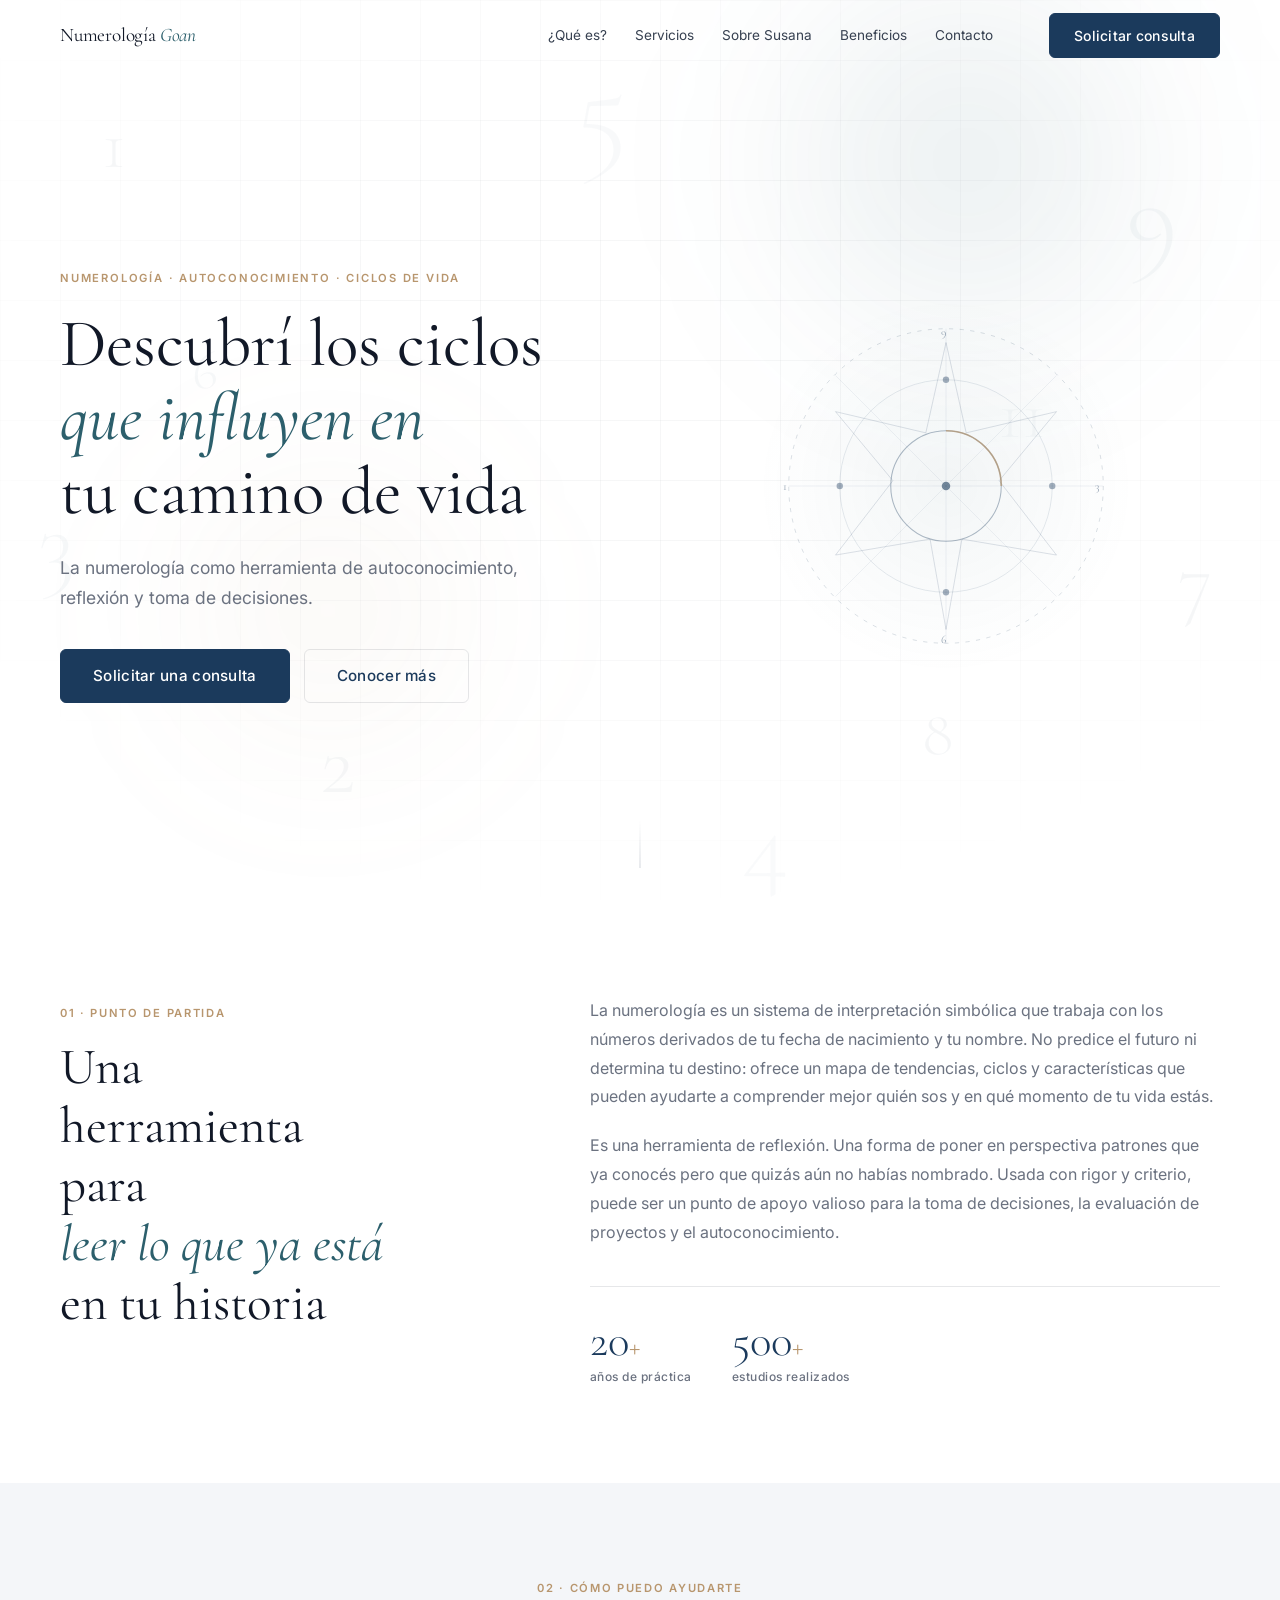
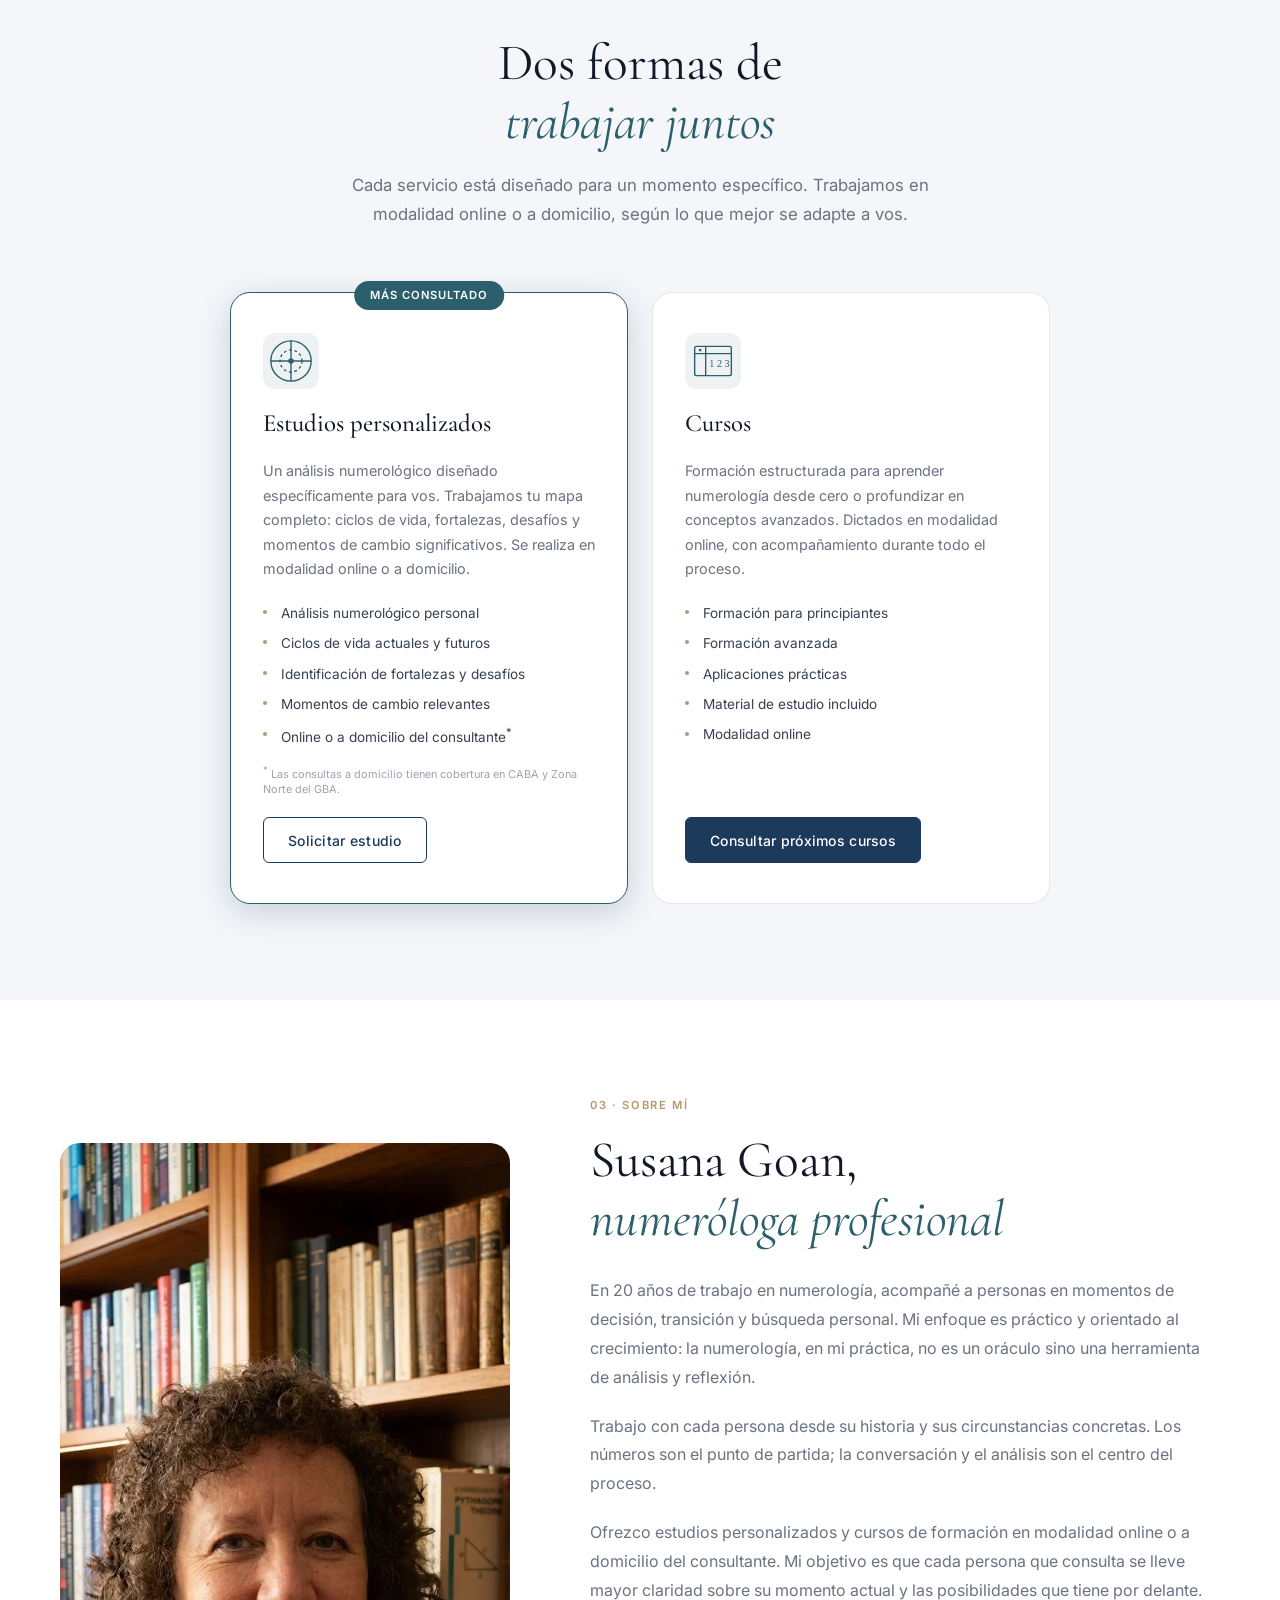
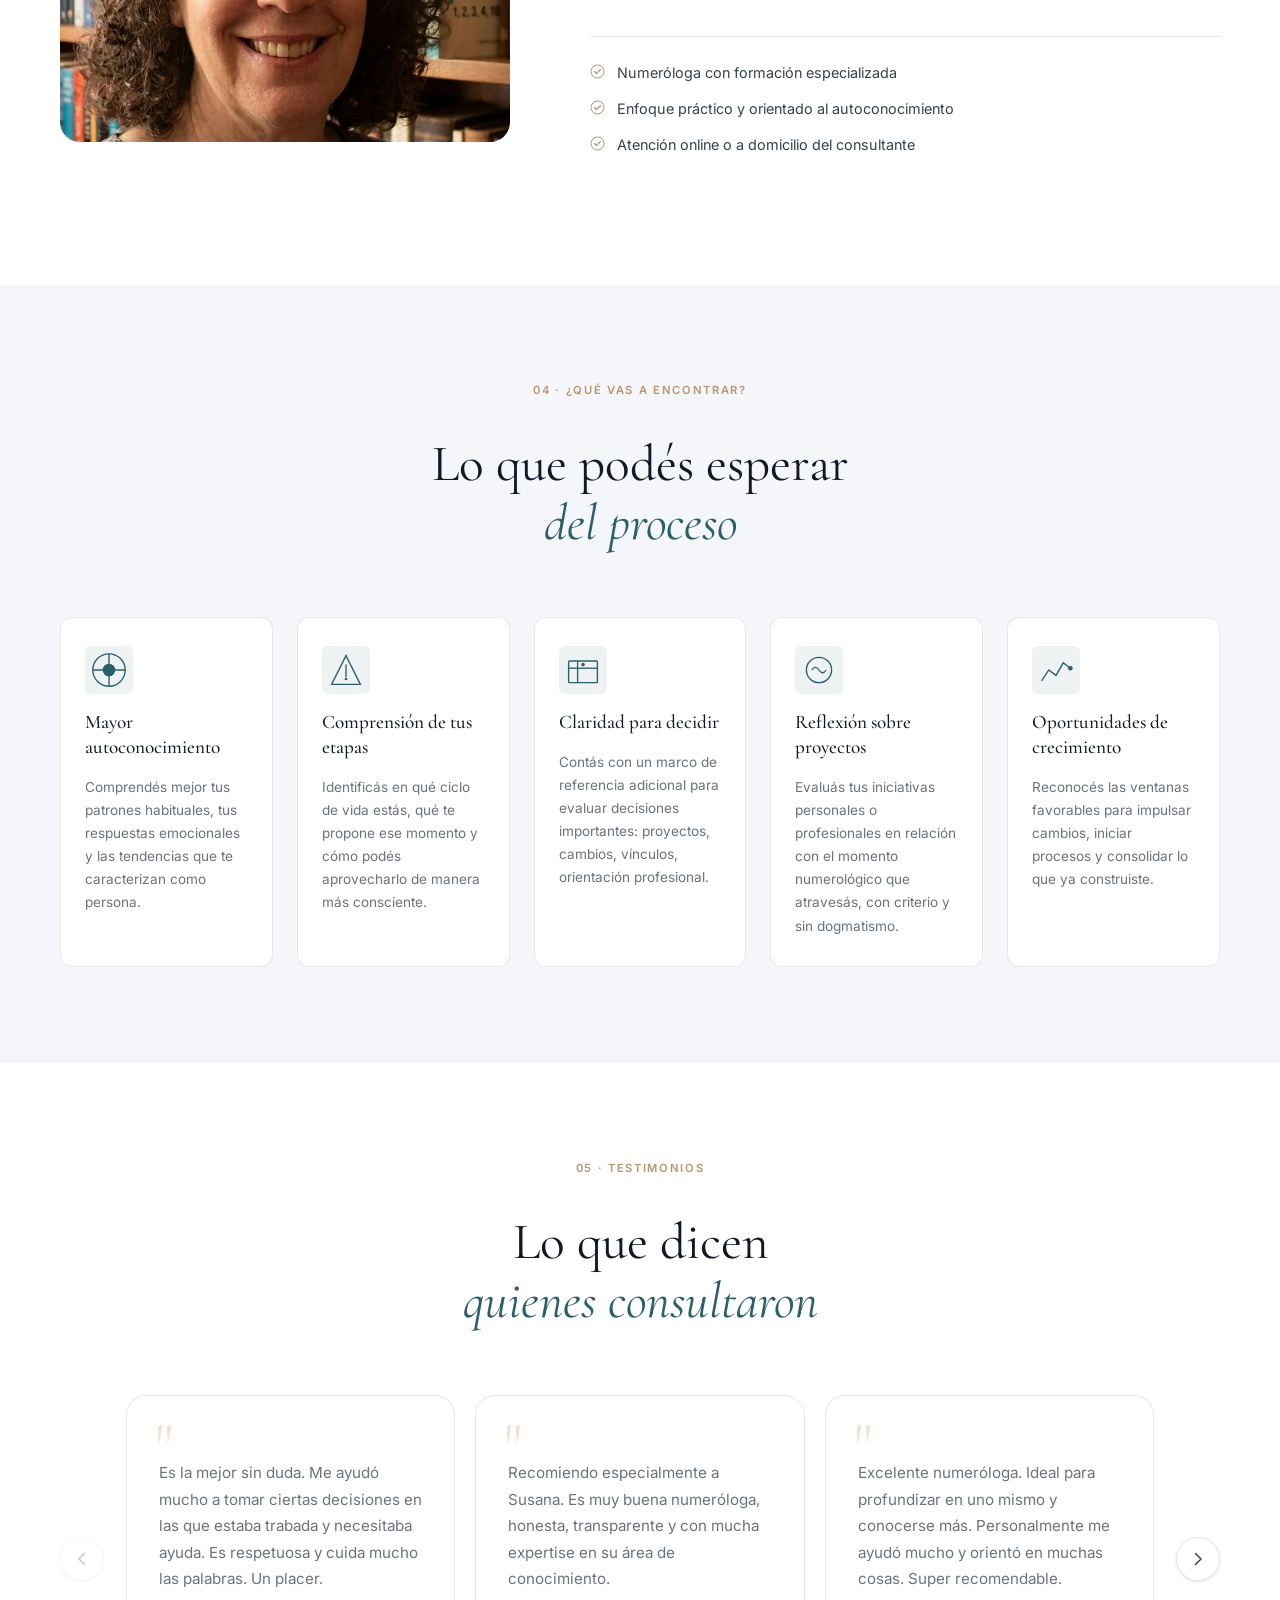
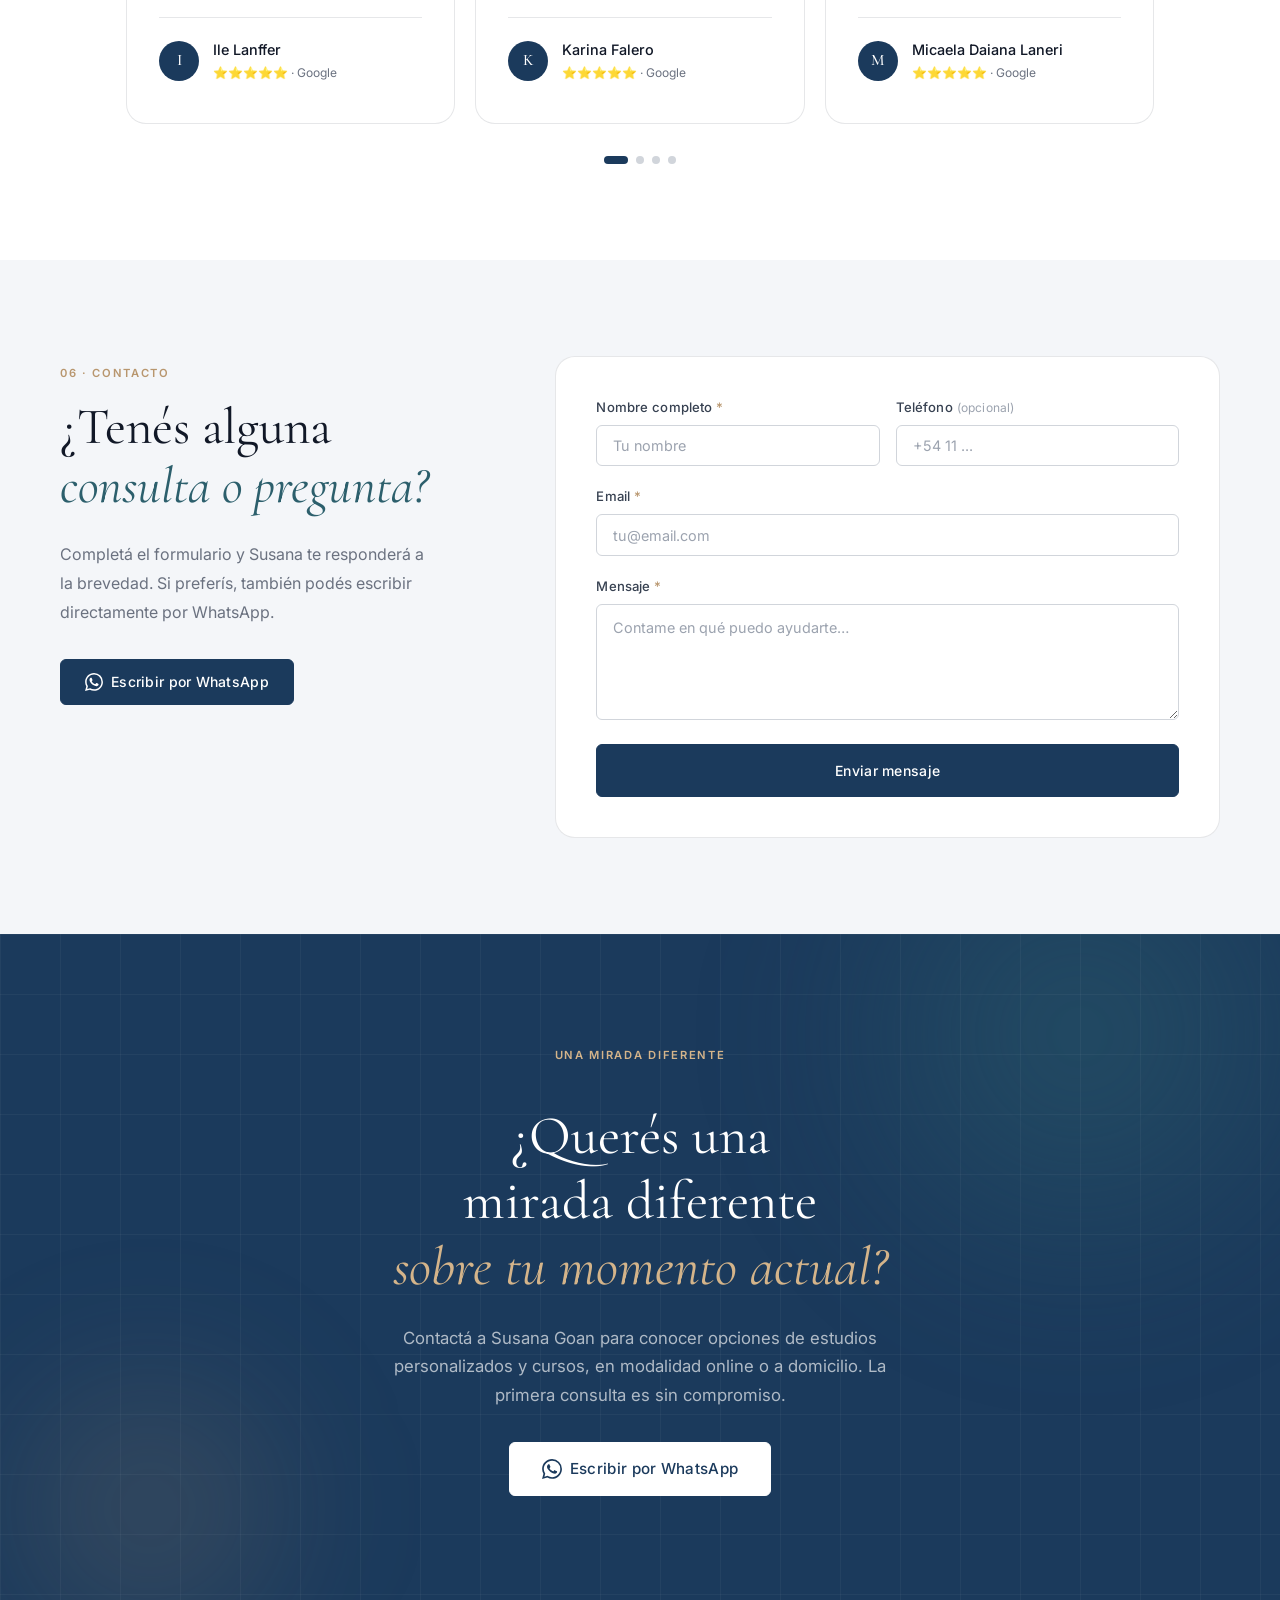
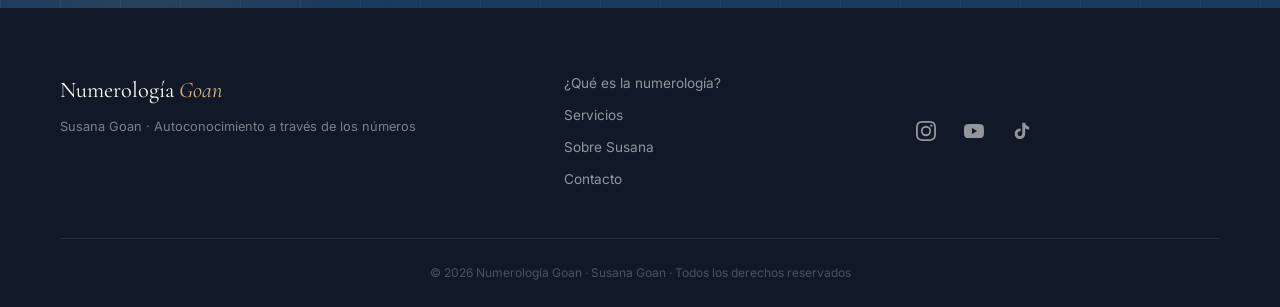
==== commit ecee4865: "Agrega favicons, formulario de contacto y mejoras de UI - Favicons: favicon.ico (raíz), favicon-16x1" ====
--- a/index.html
+++ b/index.html
@@ -56,6 +56,12 @@
   }
   </script>
 
+  <!-- Favicons -->
+  <link rel="icon" type="image/x-icon" href="favicon.ico" />
+  <link rel="icon" type="image/png" sizes="32x32" href="img/favicon-32x32.png" />
+  <link rel="icon" type="image/png" sizes="16x16" href="img/favicon-16x16.png" />
+  <link rel="apple-touch-icon" sizes="180x180" href="img/apple-touch-icon.png" />
+
   <!-- Fonts -->
   <link rel="preconnect" href="https://fonts.googleapis.com" />
   <link rel="preconnect" href="https://fonts.gstatic.com" crossorigin />
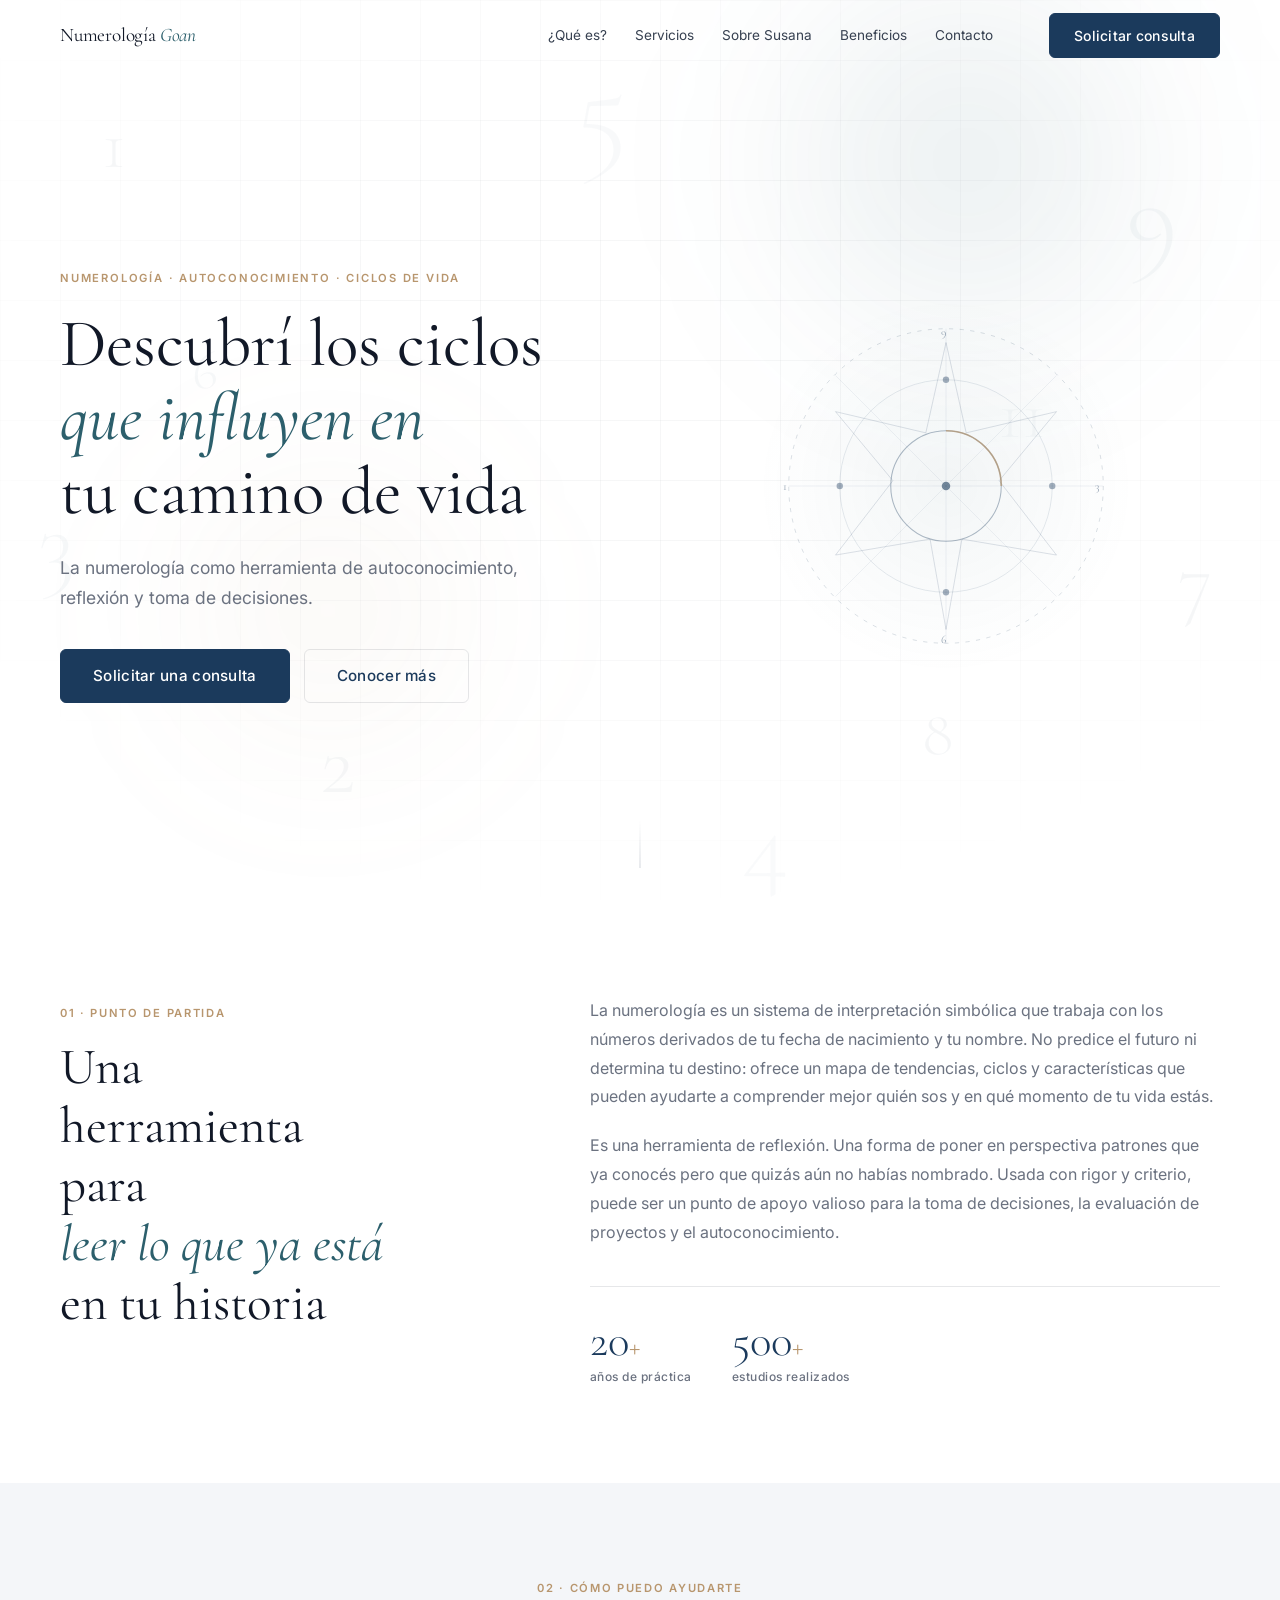
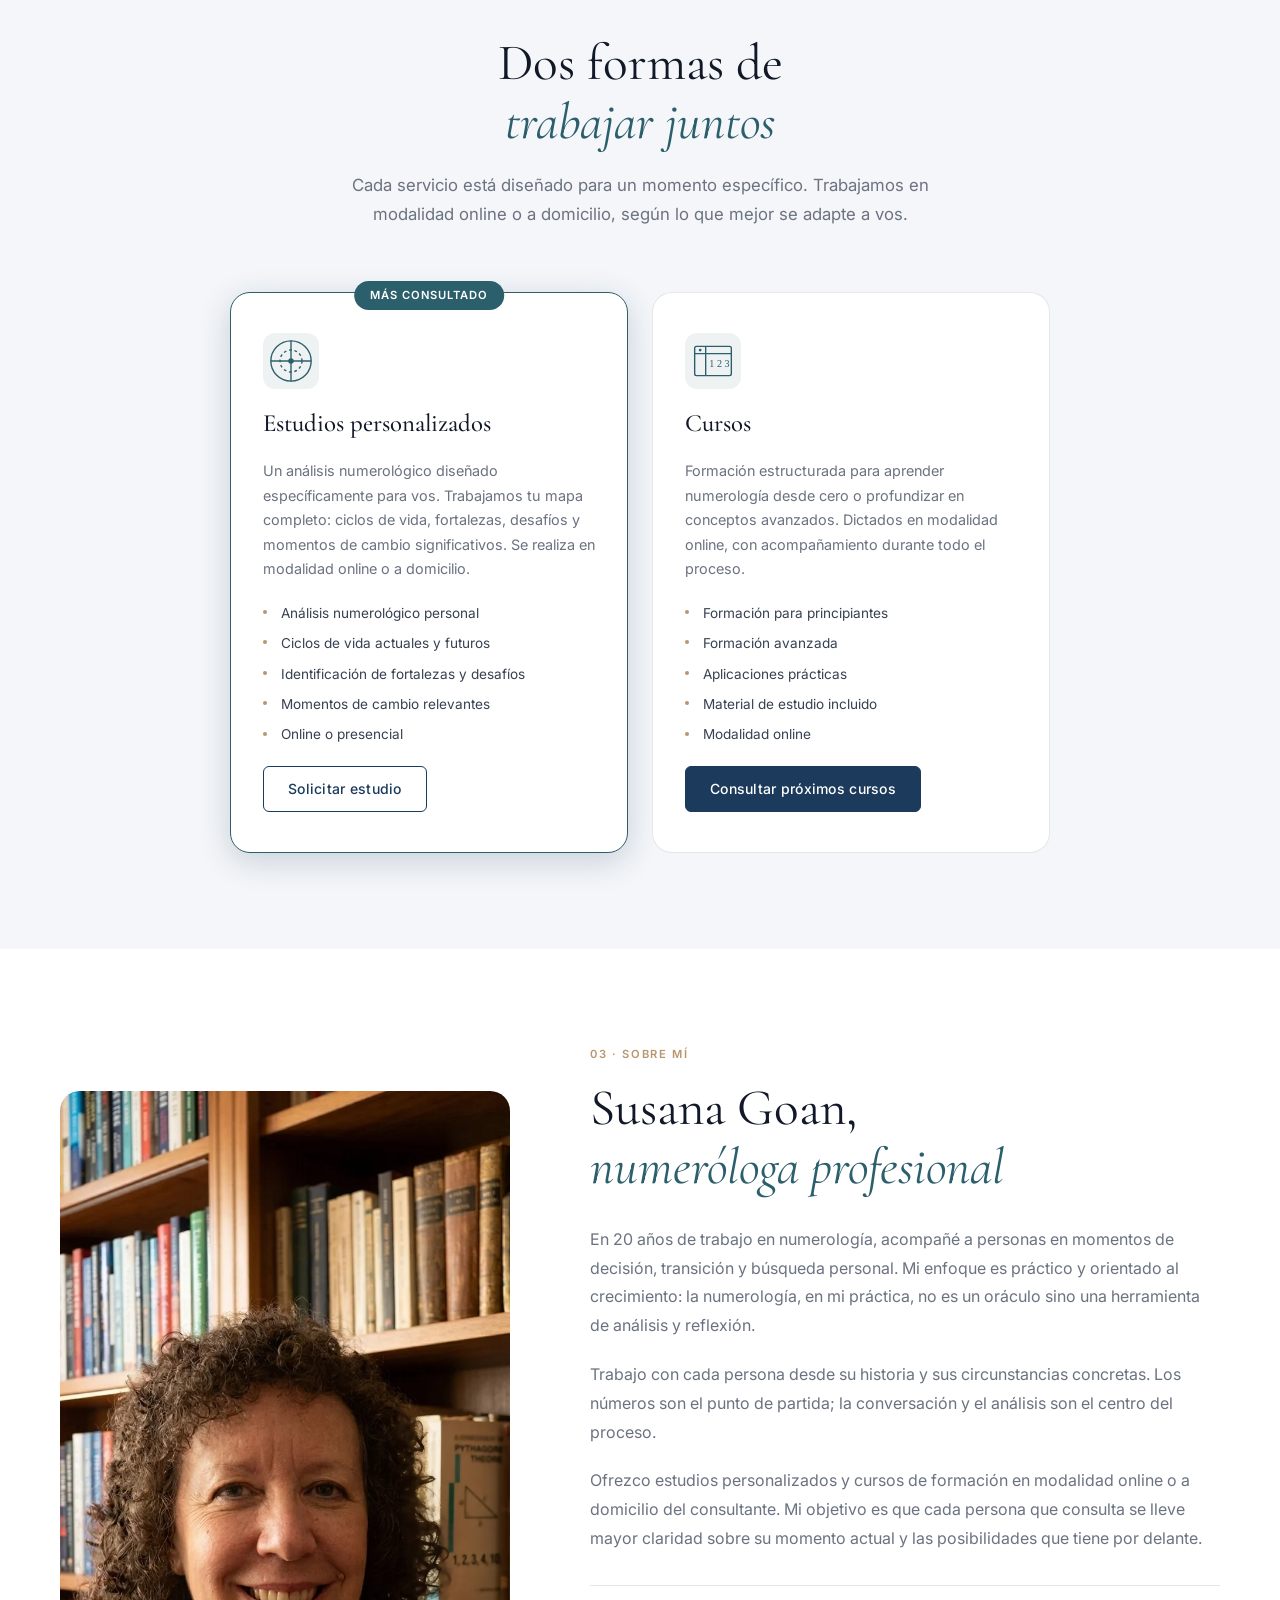
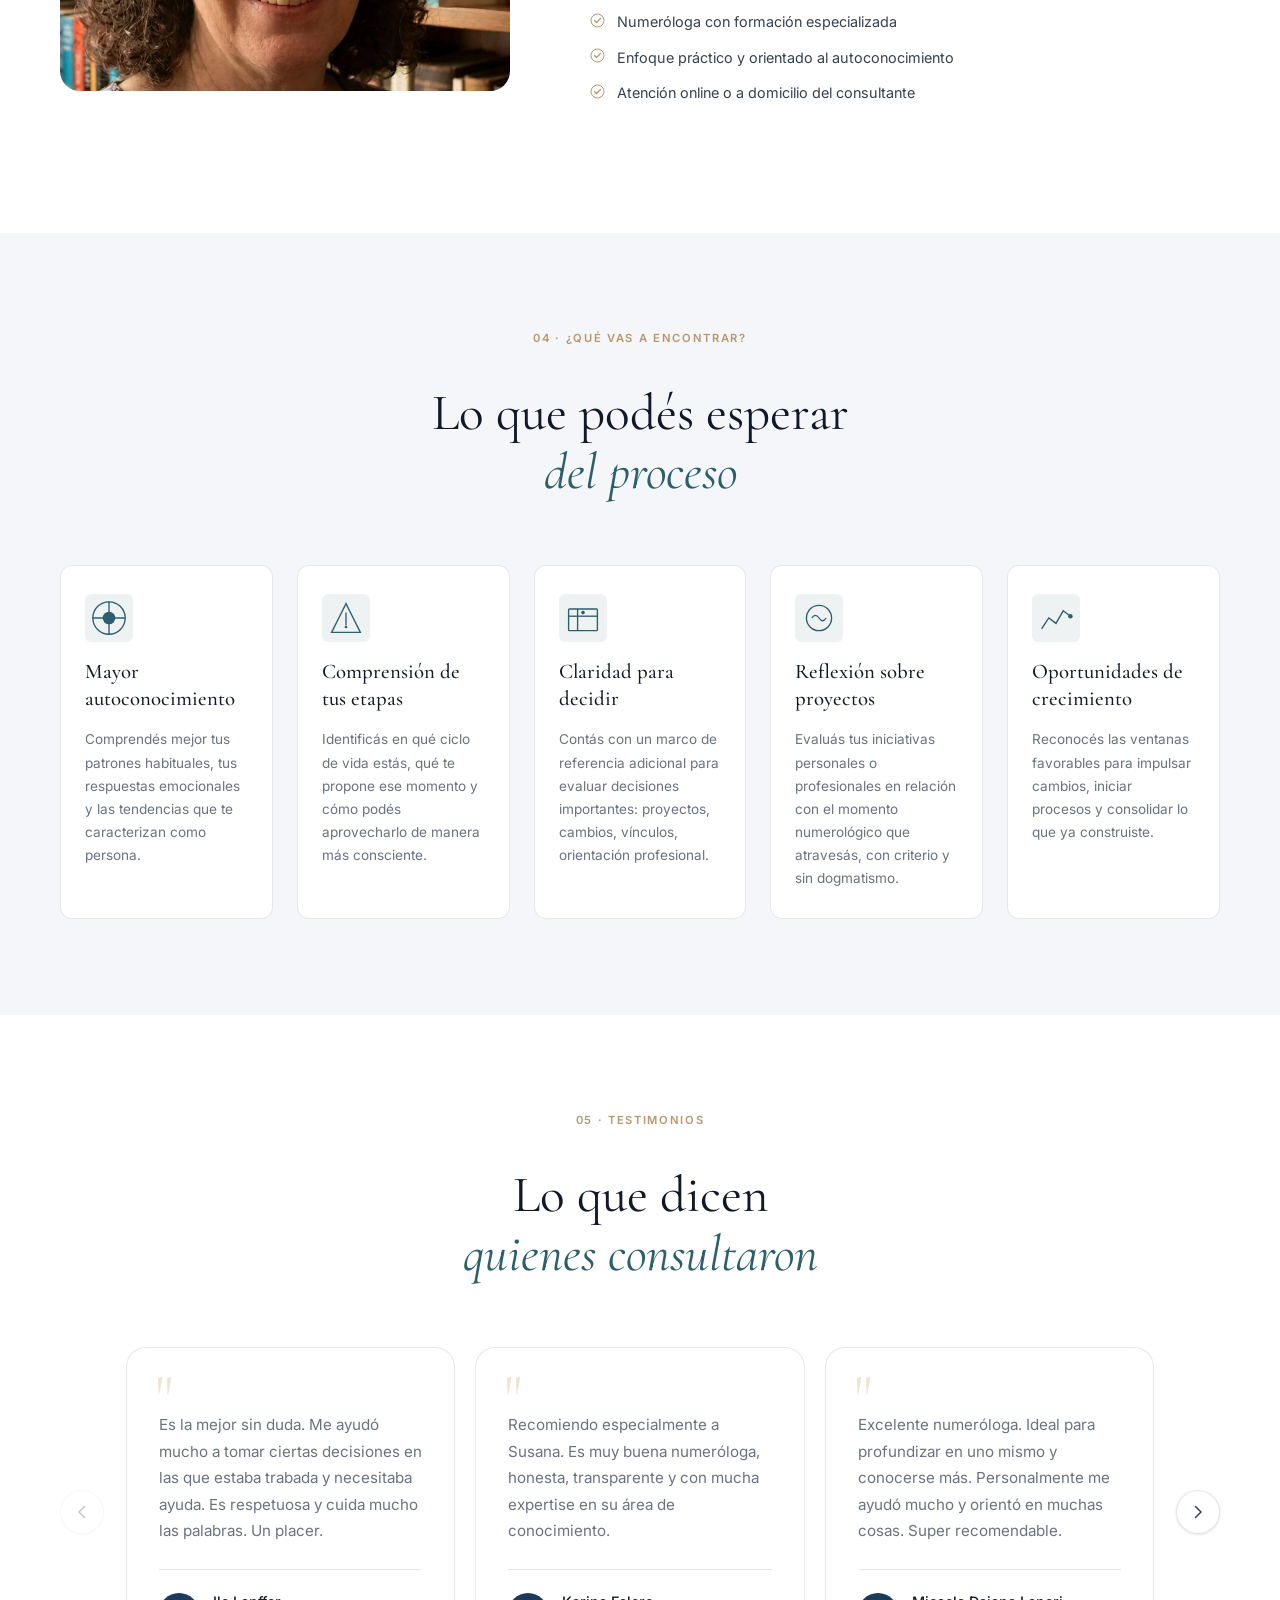
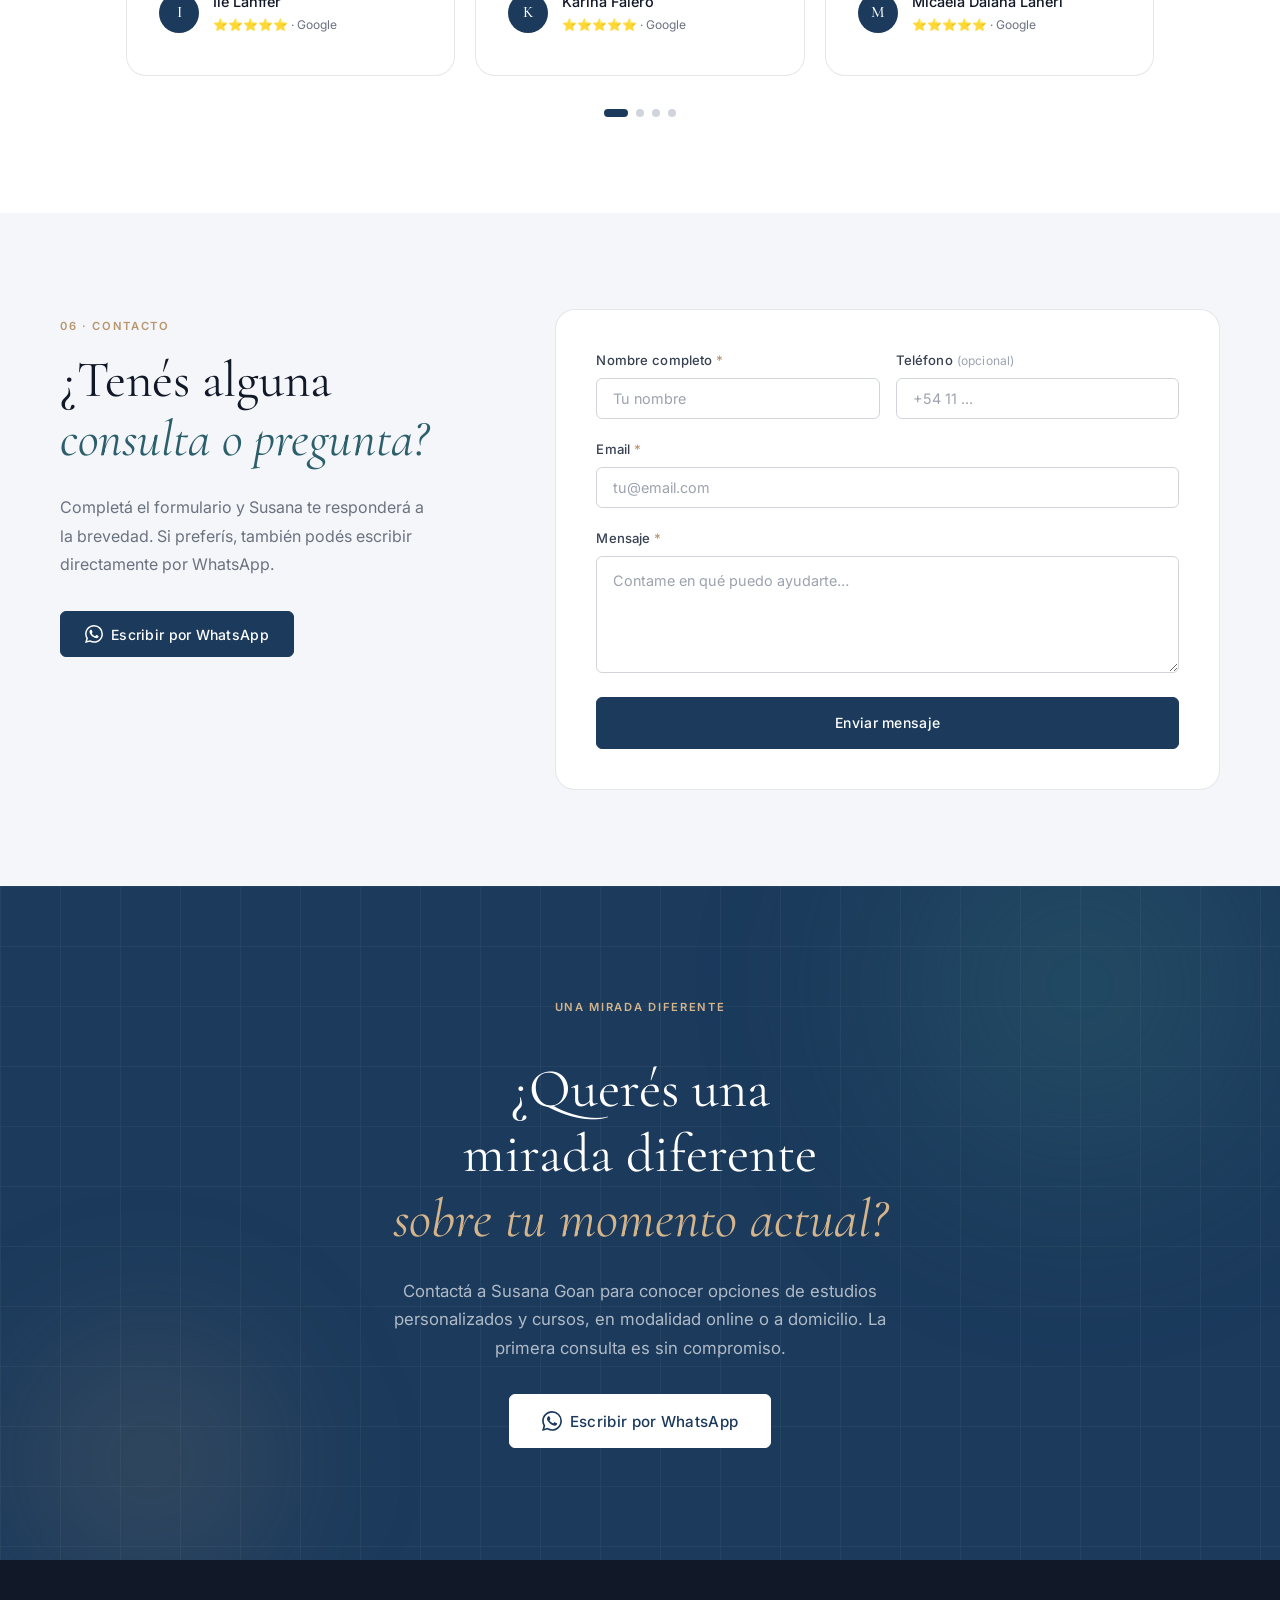
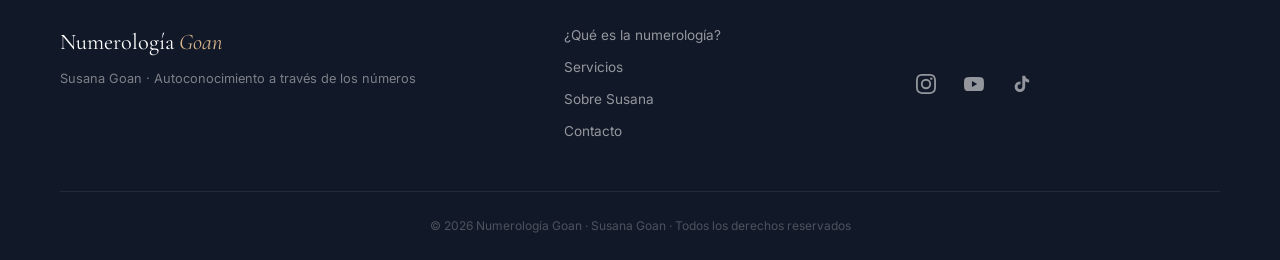
==== commit 4e4a1897: "Ajustes de contenido y estilos - Simplifica modalidad a "Online o presencial" en Estudios (quita ast" ====
--- a/index.html
+++ b/index.html
@@ -232,9 +232,8 @@
               <li>Ciclos de vida actuales y futuros</li>
               <li>Identificación de fortalezas y desafíos</li>
               <li>Momentos de cambio relevantes</li>
-              <li>Online o a domicilio del consultante<sup>*</sup></li>
+              <li>Online o presencial</li>
             </ul>
-            <p class="servicio-nota"><sup>*</sup> Las consultas a domicilio tienen cobertura en CABA y Zona Norte del GBA.</p>
             <a href="https://wa.me/5491131265860" class="servicio-cta btn btn-outline" target="_blank" rel="noopener noreferrer">Solicitar estudio</a>
           </article>
 
--- a/styles.css
+++ b/styles.css
@@ -789,7 +789,7 @@
 .beneficio-icon svg * { stroke-width: 1.5; opacity: 1; }
 .beneficio-title {
   font-family: "Cormorant Garamond", Georgia, serif;
-  font-size: 1.2rem;
+  font-size: 1.3rem;
   font-weight: 500;
   color: var(--gray-900);
   line-height: 1.3;
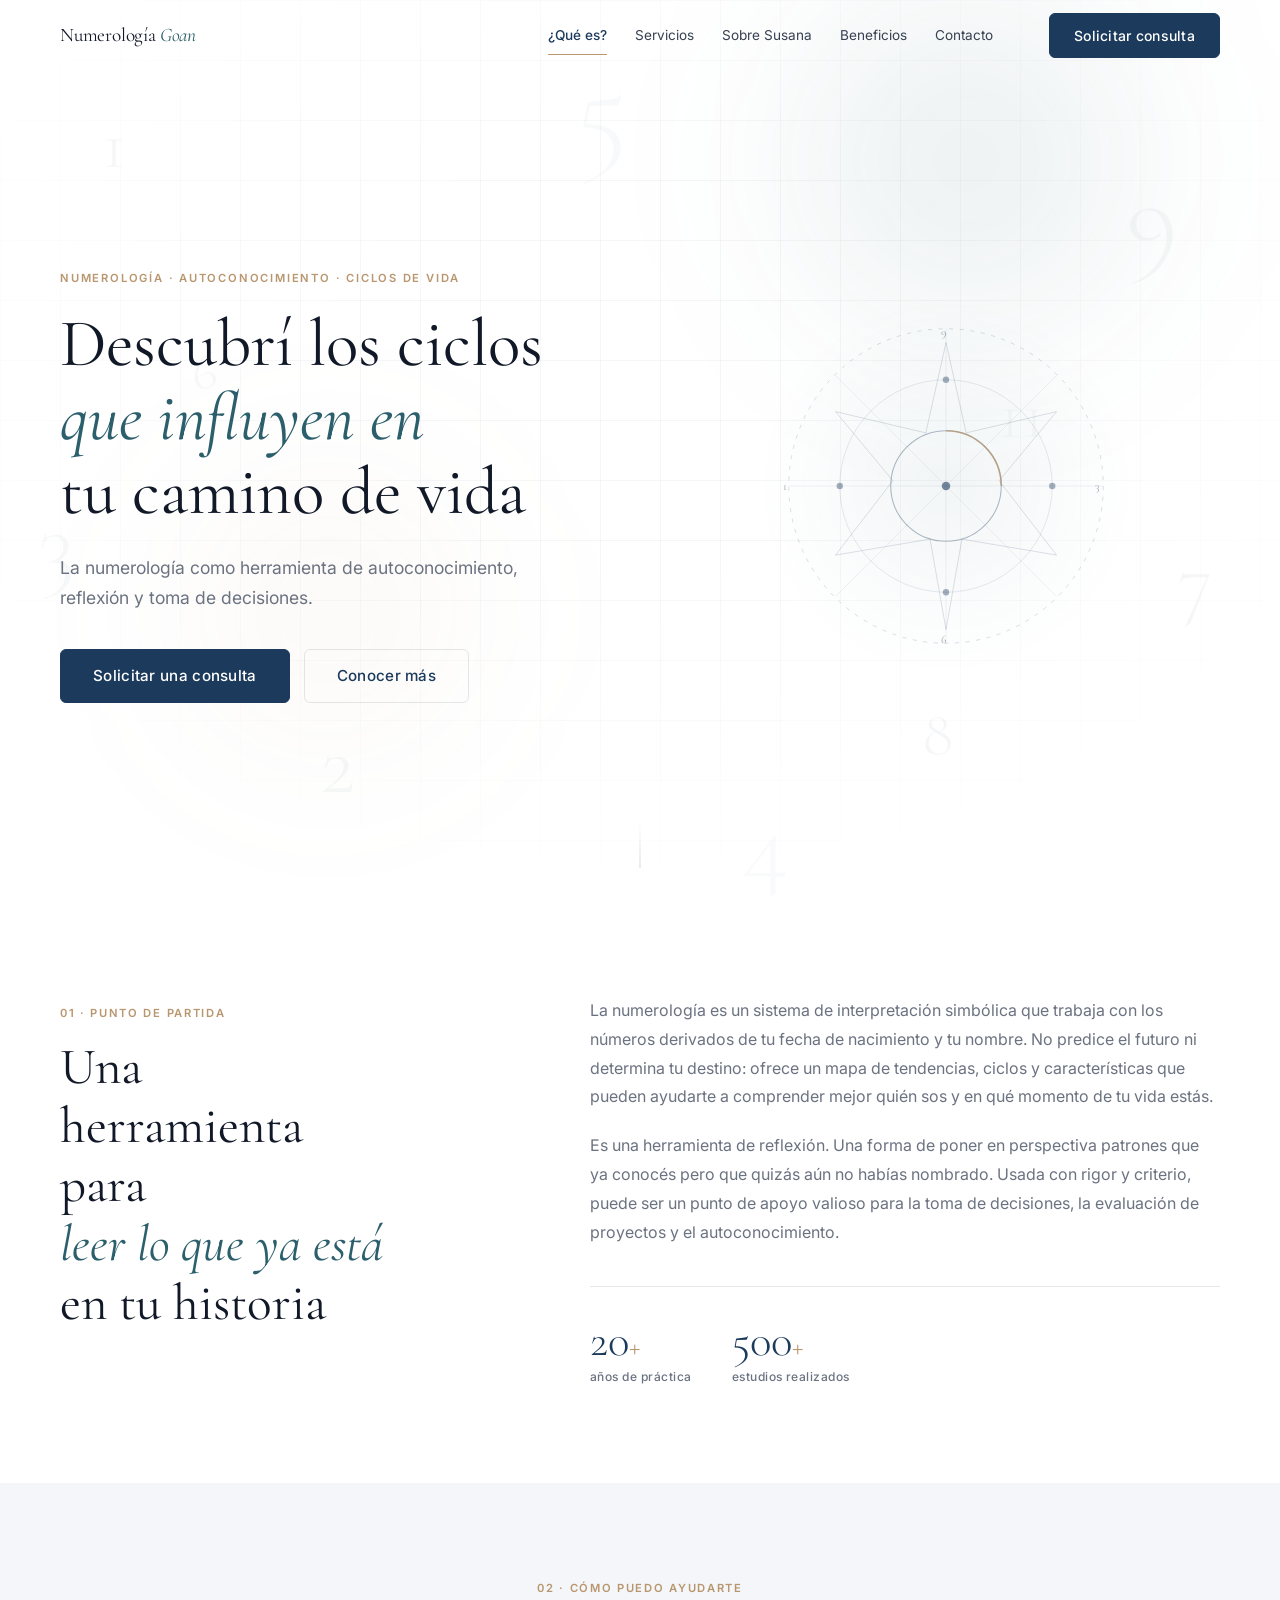
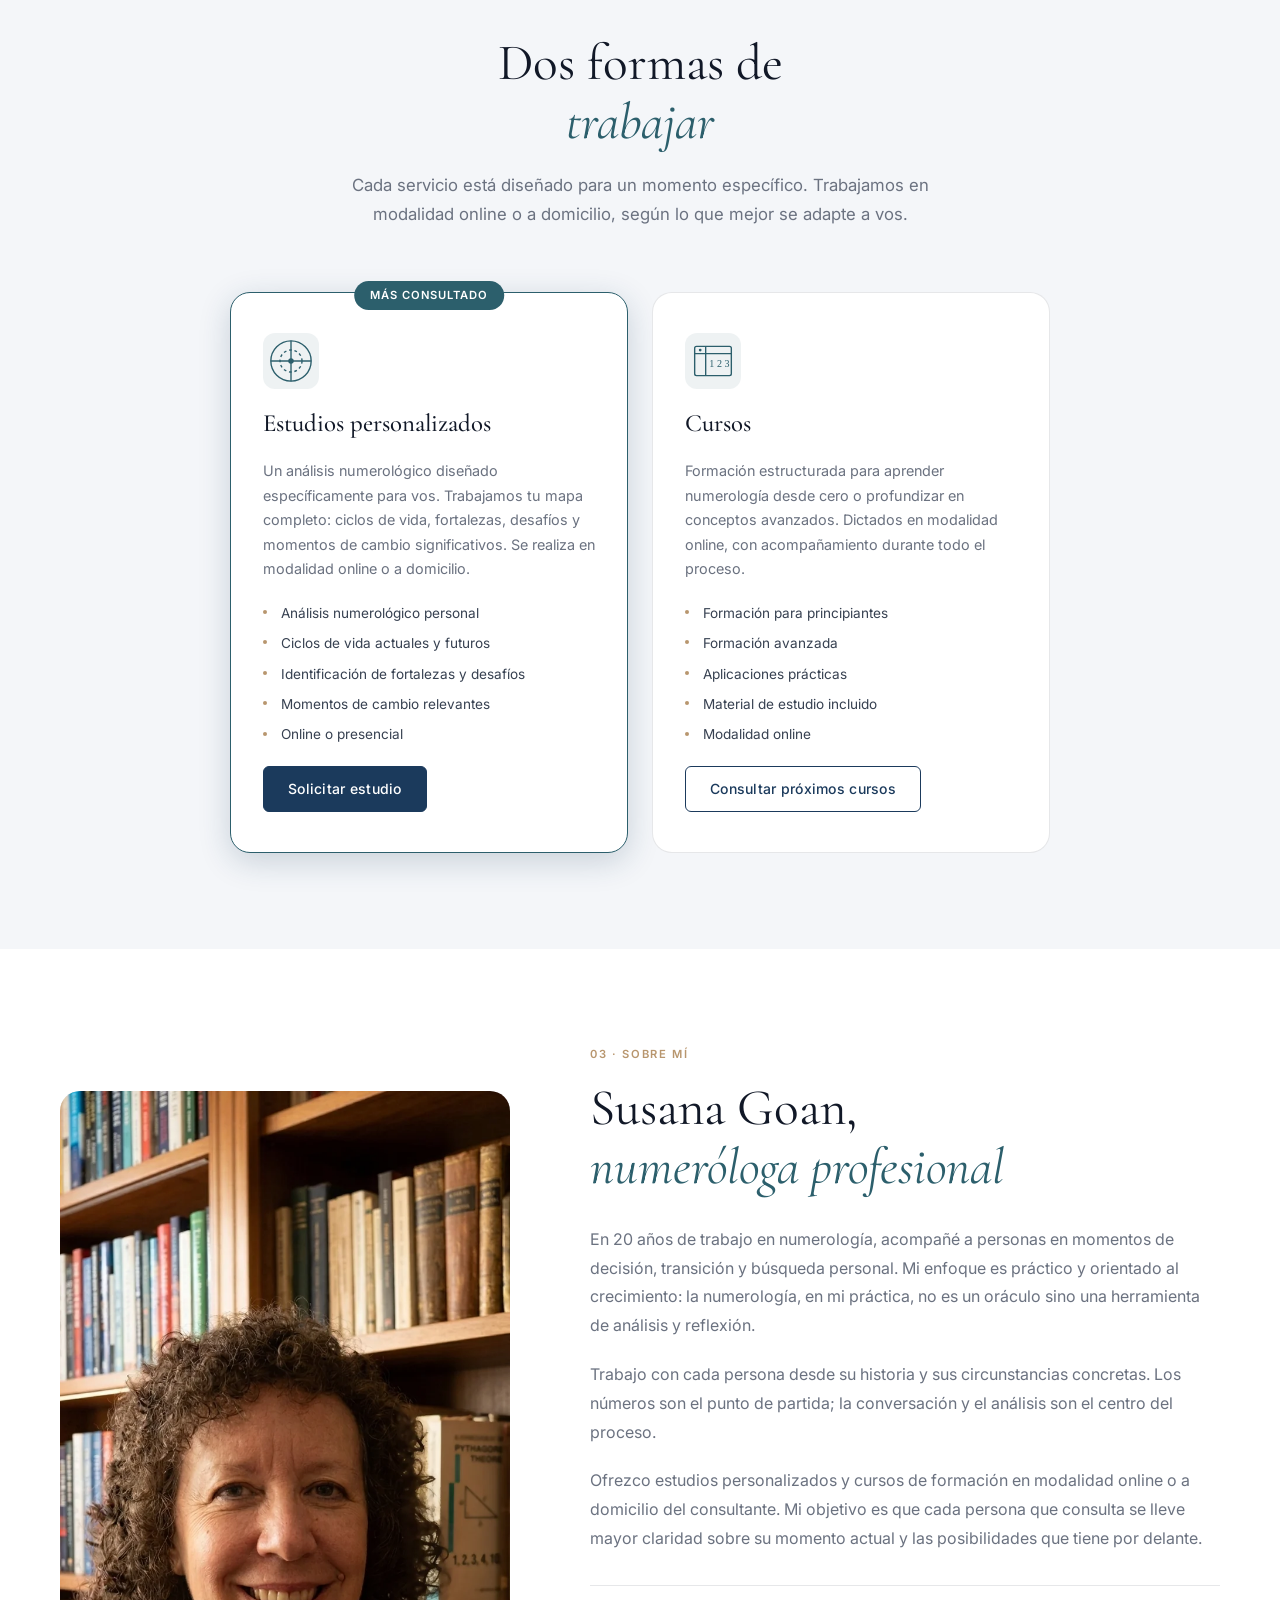
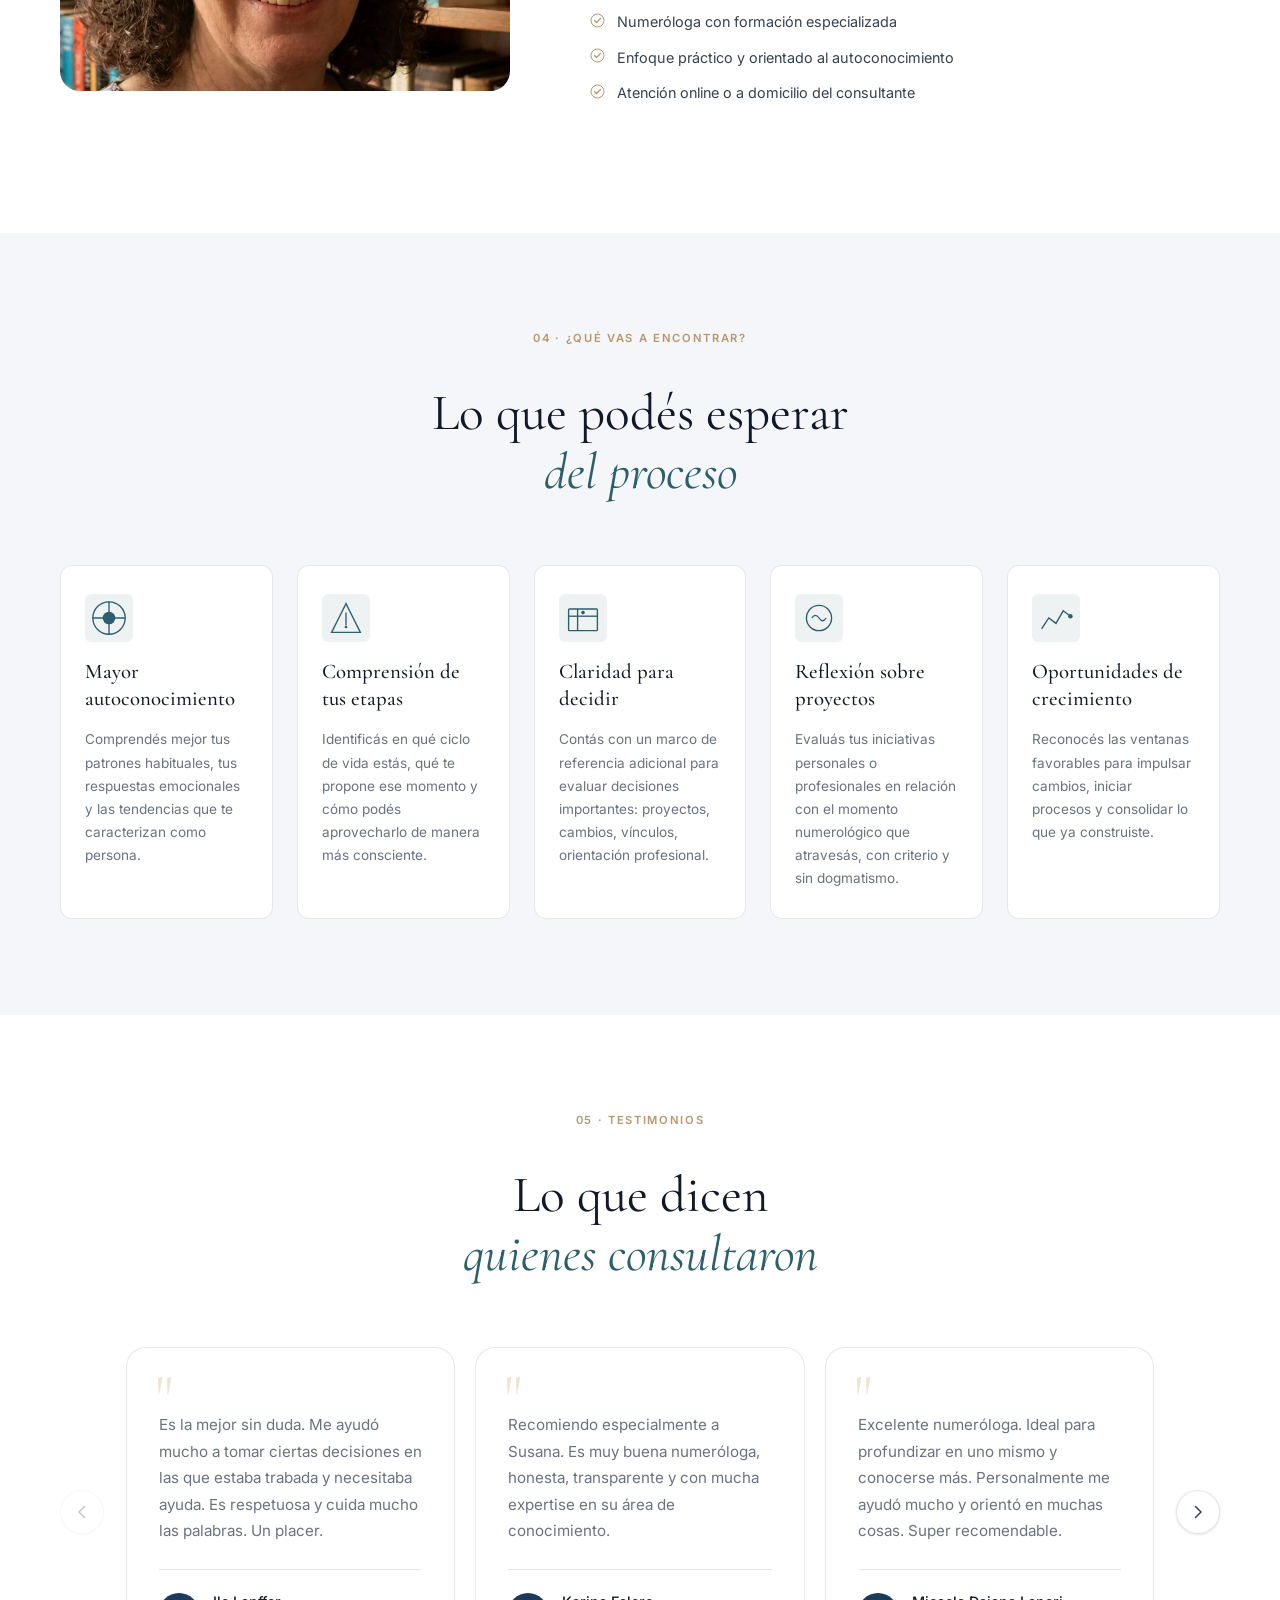
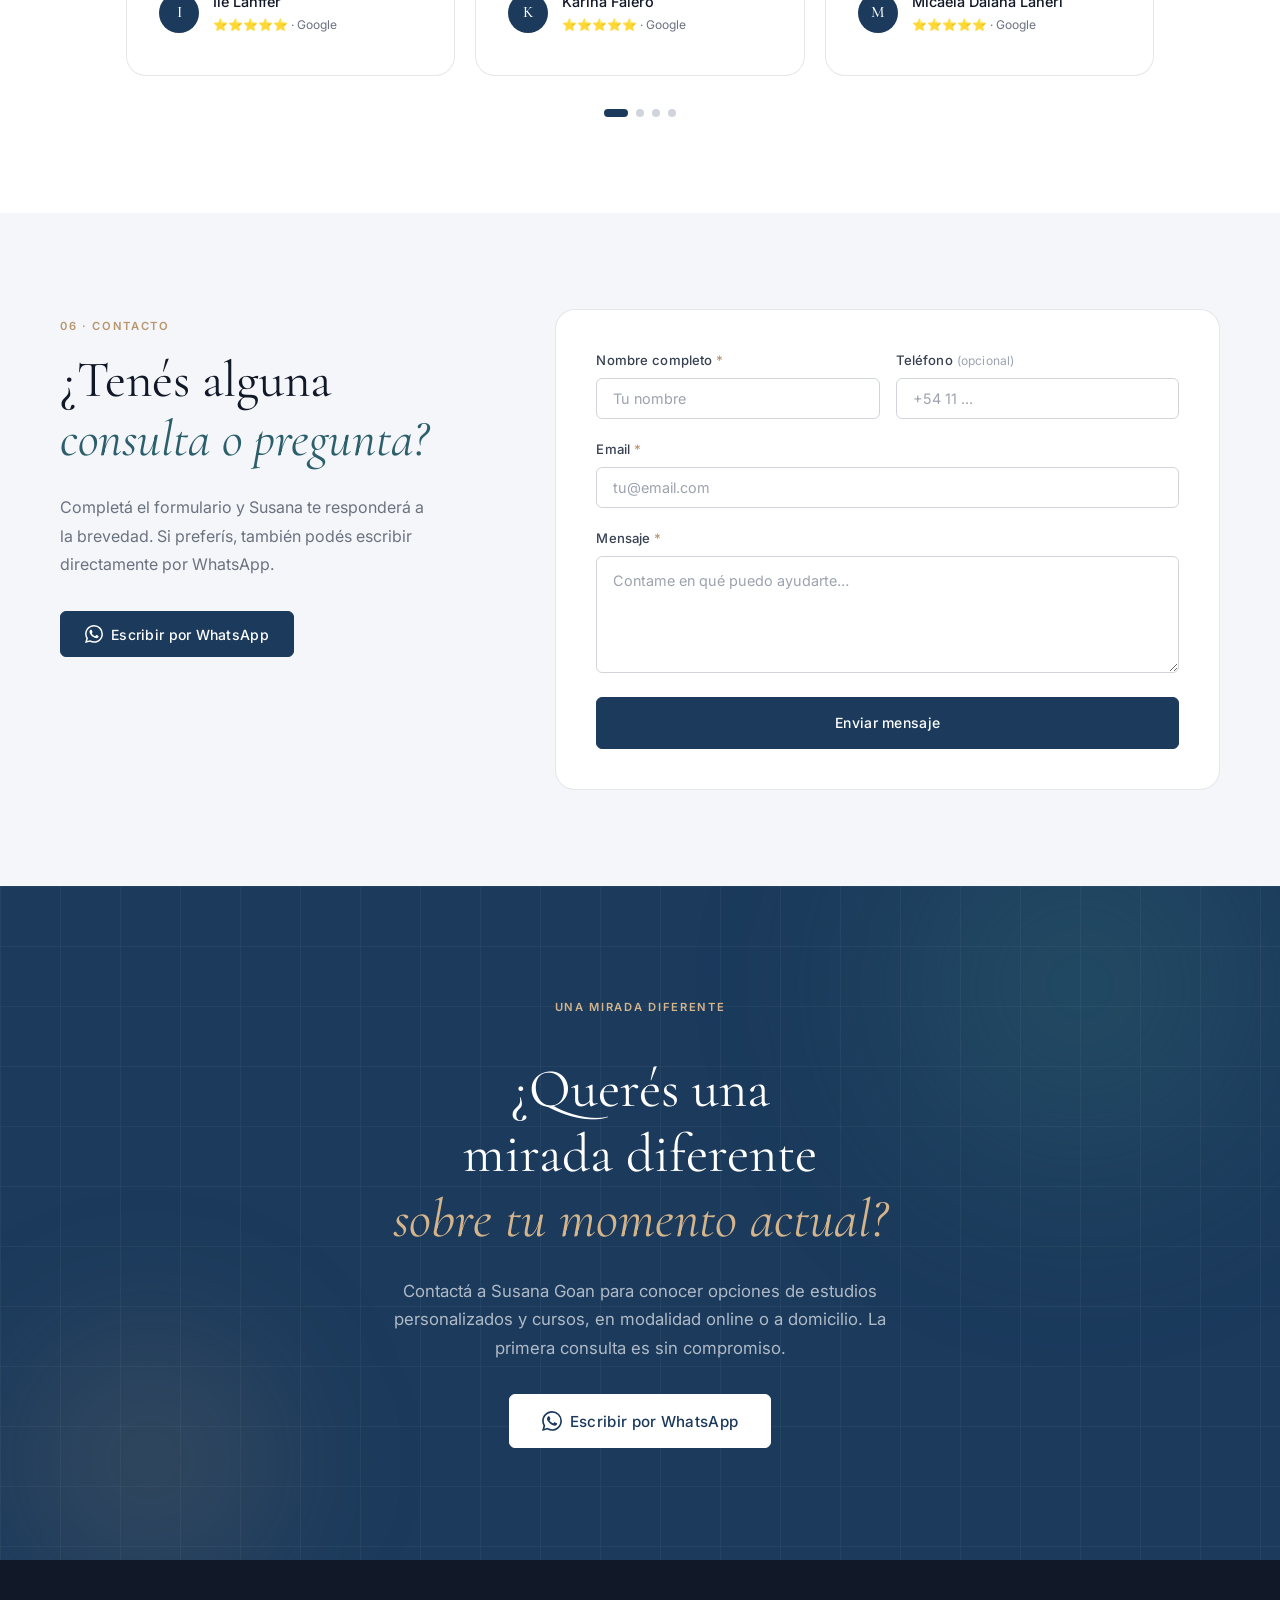
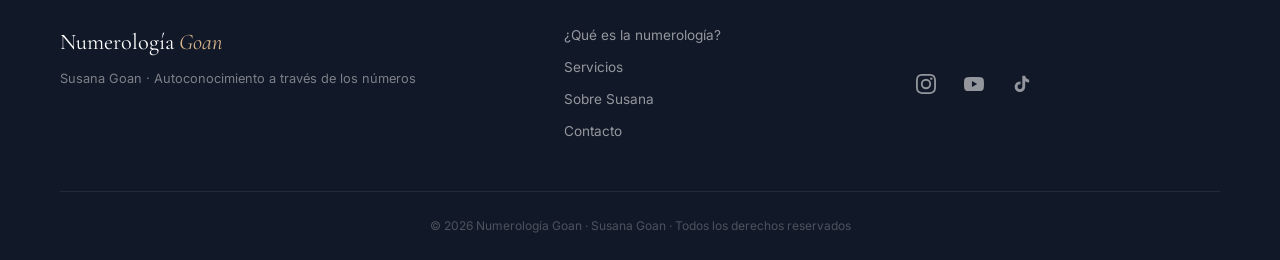
==== commit 4d6d8c11: "Mejoras UX/UI: revisión completa por puntos - Elimina GSAP y ScrollTrigger (sin uso, ~80KB ahorrados" ====
--- a/index.html
+++ b/index.html
@@ -32,7 +32,7 @@
     "name": "Numerología Goan",
     "description": "Numerología aplicada al autoconocimiento, reflexión y toma de decisiones. Estudios personalizados y cursos.",
     "url": "https://numerologiagoan.com",
-    "telephone": "",
+    "telephone": "+5491131265860",
     "image": "https://numerologiagoan.com/assets/img/susana-square.webp",
     "priceRange": "$$",
     "address": {
@@ -208,7 +208,7 @@
       <div class="container">
         <div class="section-header reveal">
           <p class="section-label">02 · Cómo puedo ayudarte</p>
-          <h2 class="section-title centered" id="servicios-title">Dos formas de<br><em>trabajar juntos</em></h2>
+          <h2 class="section-title centered" id="servicios-title">Dos formas de<br><em>trabajar</em></h2>
           <p class="section-sub centered">Cada servicio está diseñado para un momento específico. Trabajamos en modalidad online o a domicilio, según lo que mejor se adapte a vos.</p>
         </div>
         <div class="servicios-grid">
@@ -234,7 +234,7 @@
               <li>Momentos de cambio relevantes</li>
               <li>Online o presencial</li>
             </ul>
-            <a href="https://wa.me/5491131265860" class="servicio-cta btn btn-outline" target="_blank" rel="noopener noreferrer">Solicitar estudio</a>
+            <a href="https://wa.me/5491131265860" class="servicio-cta btn btn-primary" target="_blank" rel="noopener noreferrer">Solicitar estudio</a>
           </article>
 
           <!-- Cursos -->
@@ -257,7 +257,7 @@
               <li>Material de estudio incluido</li>
               <li>Modalidad online</li>
             </ul>
-            <a href="https://wa.me/5491131265860" class="servicio-cta btn btn-primary" target="_blank" rel="noopener noreferrer">Consultar próximos cursos</a>
+            <a href="https://wa.me/5491131265860" class="servicio-cta btn btn-outline" target="_blank" rel="noopener noreferrer">Consultar próximos cursos</a>
           </article>
 
         </div>
@@ -375,7 +375,7 @@
             <p class="beneficio-desc">Contás con un marco de referencia adicional para evaluar decisiones importantes: proyectos, cambios, vínculos, orientación profesional.</p>
           </div>
 
-          <div class="beneficio-item reveal" data-delay="0">
+          <div class="beneficio-item reveal" data-delay="240">
             <div class="beneficio-icon" aria-hidden="true">
               <svg viewBox="0 0 40 40" fill="none" xmlns="http://www.w3.org/2000/svg">
                 <circle cx="20" cy="20" r="14" stroke="currentColor" stroke-width="1"/>
@@ -386,7 +386,7 @@
             <p class="beneficio-desc">Evaluás tus iniciativas personales o profesionales en relación con el momento numerológico que atravesás, con criterio y sin dogmatismo.</p>
           </div>
 
-          <div class="beneficio-item reveal" data-delay="80">
+          <div class="beneficio-item reveal" data-delay="320">
             <div class="beneficio-icon" aria-hidden="true">
               <svg viewBox="0 0 40 40" fill="none" xmlns="http://www.w3.org/2000/svg">
                 <polyline points="4,32 12,20 20,26 28,12 36,18" stroke="currentColor" stroke-width="1" fill="none"/>
@@ -651,9 +651,6 @@
     </div>
   </footer>
 
-  <!-- Scripts: GSAP + ScrollTrigger + main -->
-  <script defer src="lib/gsap.min.js?v=20260606"></script>
-  <script defer src="lib/ScrollTrigger.min.js?v=20260606"></script>
-  <script defer src="main.js?v=20260606"></script>
+  <script defer src="main.js?v=20260607"></script>
 </body>
 </html>
--- a/styles.css
+++ b/styles.css
@@ -9,7 +9,6 @@
   --bg:           #ffffff;
   --bg-alt:       #f4f6f9;
   --bg-dark:      #1B3A5C;
-  --bg-darker:    #142d47;
   --blue-deep:    #1B3A5C;
   --blue-petrol:  #2C5F6C;
   --blue-mid:     #2a4f72;
@@ -18,7 +17,6 @@
   --gray-500:     #6B7280;
   --gray-400:     #9CA3AF;
   --gray-300:     #D1D5DB;
-  --gray-100:     #F3F4F6;
   --gold:         #B8966E;
   --gold-light:   #d4b48a;
   --gold-pale:    #f0e4d0;
@@ -29,7 +27,6 @@
   --radius-sm:    6px;
   --radius:       12px;
   --radius-lg:    20px;
-  --radius-xl:    32px;
 
   --shadow-sm:    0 1px 3px rgba(0,0,0,0.08), 0 1px 2px rgba(0,0,0,0.04);
   --shadow:       0 4px 16px rgba(0,0,0,0.08), 0 2px 6px rgba(0,0,0,0.04);
@@ -49,9 +46,11 @@
 
 html {
   overflow-x: clip;
-  scroll-behavior: smooth;
   -webkit-text-size-adjust: 100%;
   font-size: 16px;
+}
+@media (prefers-reduced-motion: no-preference) {
+  html { scroll-behavior: smooth; }
 }
 
 body {
@@ -104,12 +103,6 @@
 }
 .section-sub.centered { text-align: center; margin-inline: auto; }
 
-.section-note {
-  font-size: 0.75rem;
-  color: var(--gray-300);
-  font-style: italic;
-}
-.section-note.centered { text-align: center; }
 
 /* ── Container ──────────────────────────────────────────────── */
 .container {
@@ -180,17 +173,6 @@
     background: var(--gold-pale);
     transform: translateY(-1px);
     box-shadow: 0 8px 24px rgba(0,0,0,0.15);
-  }
-}
-.btn-outline-white {
-  background: transparent;
-  color: var(--white);
-  border-color: var(--line-light);
-}
-@media (hover: hover) {
-  .btn-outline-white:hover {
-    border-color: rgba(255,255,255,0.5);
-    background: rgba(255,255,255,0.08);
   }
 }
 
@@ -288,6 +270,22 @@
 }
 .nav-cta { margin-left: 0.75rem; }
 
+.nav-link.is-active {
+  color: var(--blue-deep);
+  font-weight: 500;
+  position: relative;
+}
+.nav-link.is-active::after {
+  content: "";
+  position: absolute;
+  bottom: -2px;
+  left: 0.75rem;
+  right: 0.75rem;
+  height: 1.5px;
+  background: var(--gold);
+  border-radius: 1px;
+}
+
 .nav-toggle {
   display: none;
   flex-direction: column;
@@ -605,6 +603,12 @@
 .servicio-card-featured {
   border-color: var(--blue-petrol);
   box-shadow: var(--shadow-blue);
+}
+@media (hover: hover) {
+  .servicio-card-featured:hover {
+    border-color: var(--blue-petrol);
+    box-shadow: var(--shadow-blue);
+  }
 }
 .servicio-badge {
   position: absolute;
@@ -632,13 +636,6 @@
   box-sizing: border-box;
 }
 .servicio-icon svg *  { stroke-width: 1.5; opacity: 1; }
-.servicio-num {
-  font-family: "Cormorant Garamond", Georgia, serif;
-  font-size: 0.8rem;
-  font-weight: 500;
-  color: var(--gold);
-  letter-spacing: 0.1em;
-}
 .servicio-title {
   font-family: "Cormorant Garamond", Georgia, serif;
   font-size: 1.55rem;
@@ -1294,13 +1291,6 @@
   .beneficios-grid {
     grid-template-columns: repeat(3, 1fr);
   }
-  .beneficios-grid .beneficio-item:nth-child(4),
-  .beneficios-grid .beneficio-item:nth-child(5) {
-    grid-column: span 1;
-  }
-  .beneficios-grid {
-    grid-template-columns: repeat(3, 1fr);
-  }
 }
 
 @media (max-width: 900px) {
@@ -1335,7 +1325,6 @@
 
   .beneficios-grid { grid-template-columns: repeat(2, 1fr); }
 
-  .testimonios-grid { grid-template-columns: 1fr; max-width: 520px; margin-inline: auto; }
 
   .footer-inner { grid-template-columns: 1fr 1fr; }
   .footer-brand { grid-column: 1 / -1; }
@@ -1364,6 +1353,7 @@
   .hero-glow-1, .hero-glow-2 { animation: none; }
   .hero-diagram svg { animation: none; }
   .scroll-line { animation: none; }
+  .reveal { transition: none; }
 }
 
 :focus-visible {
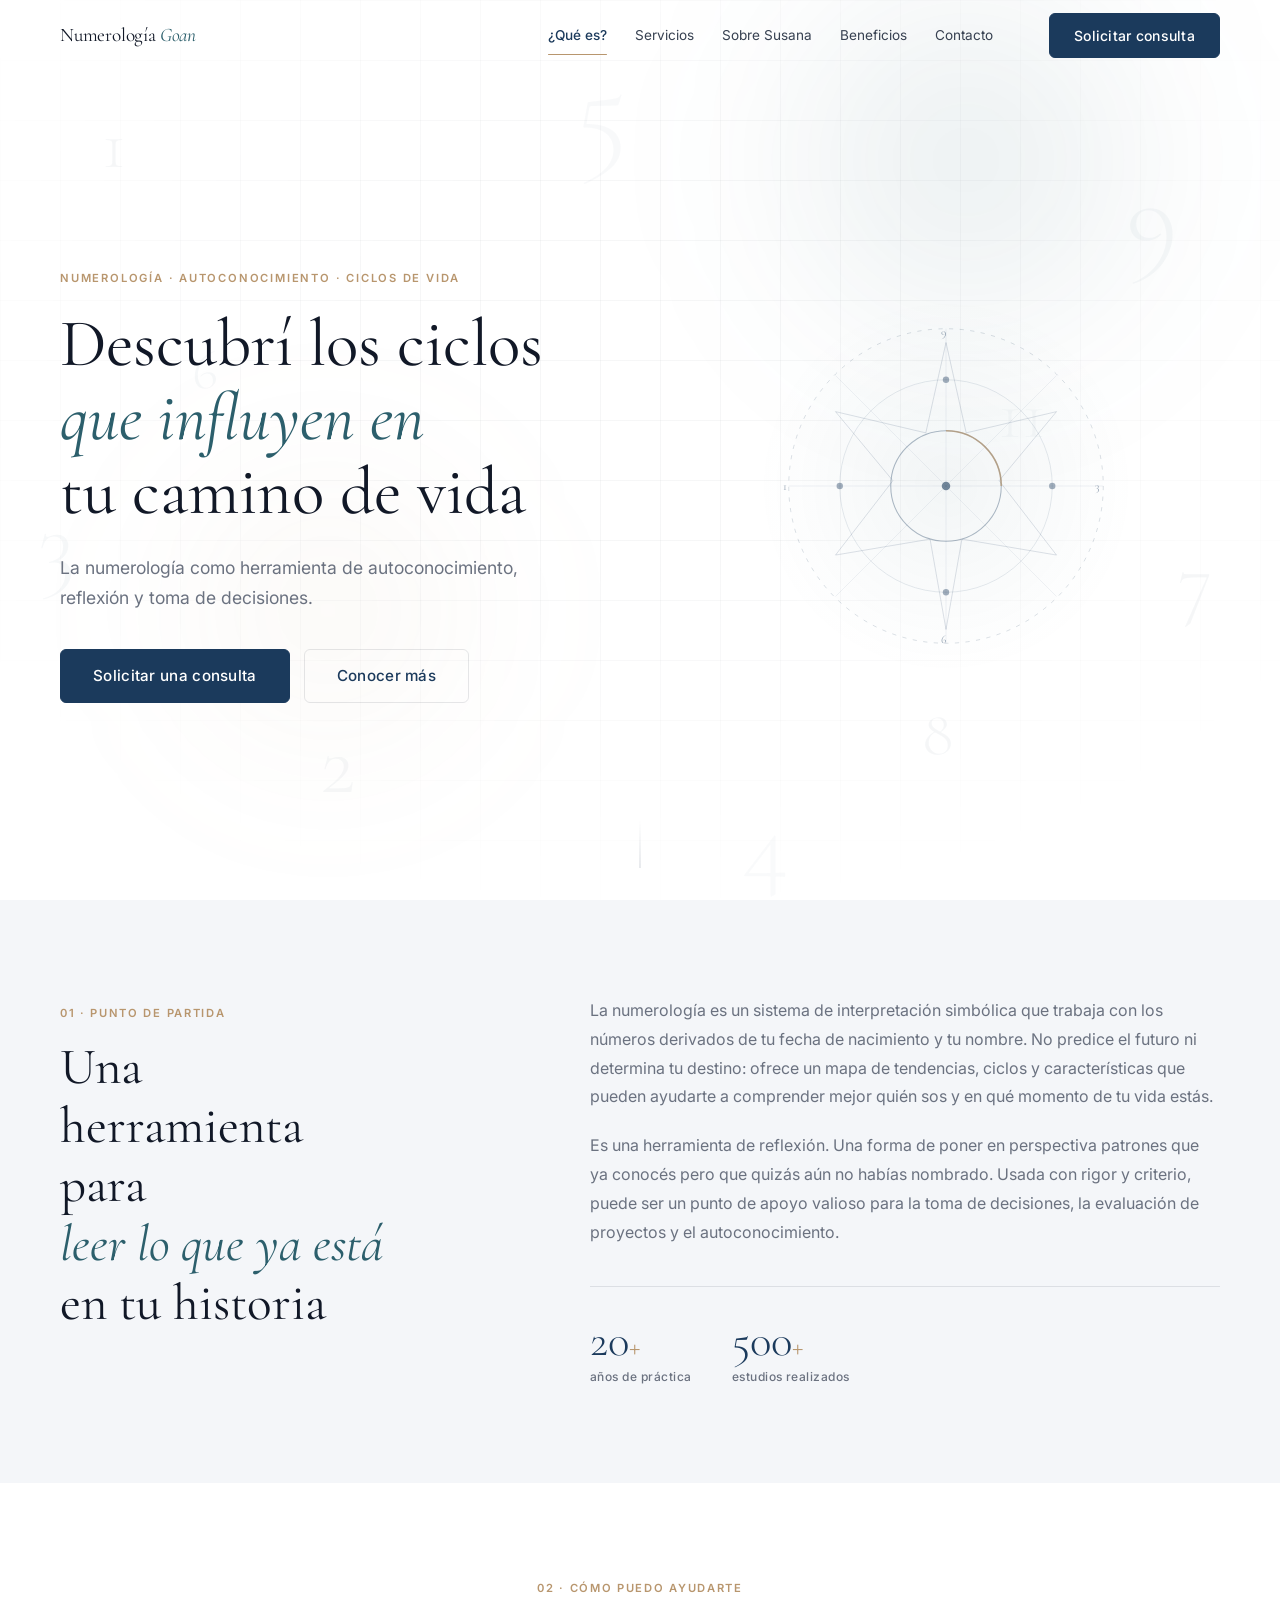
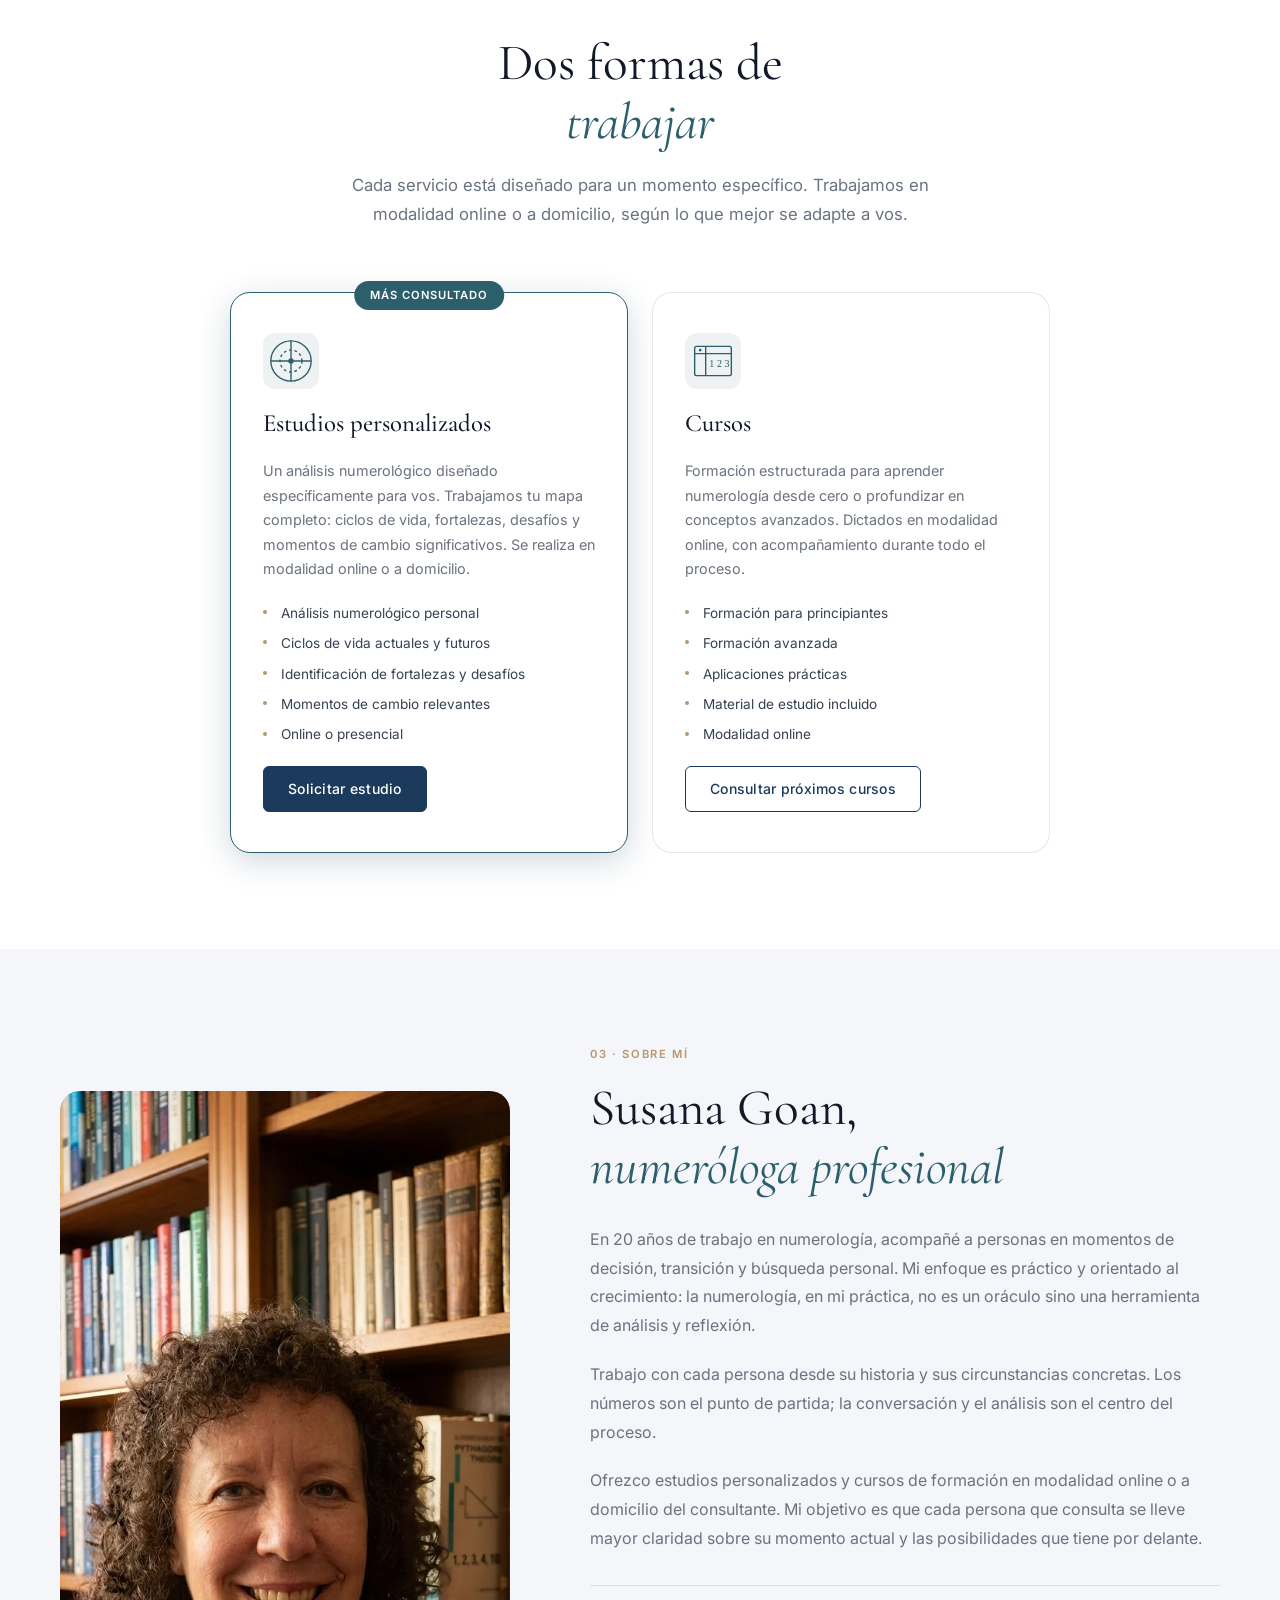
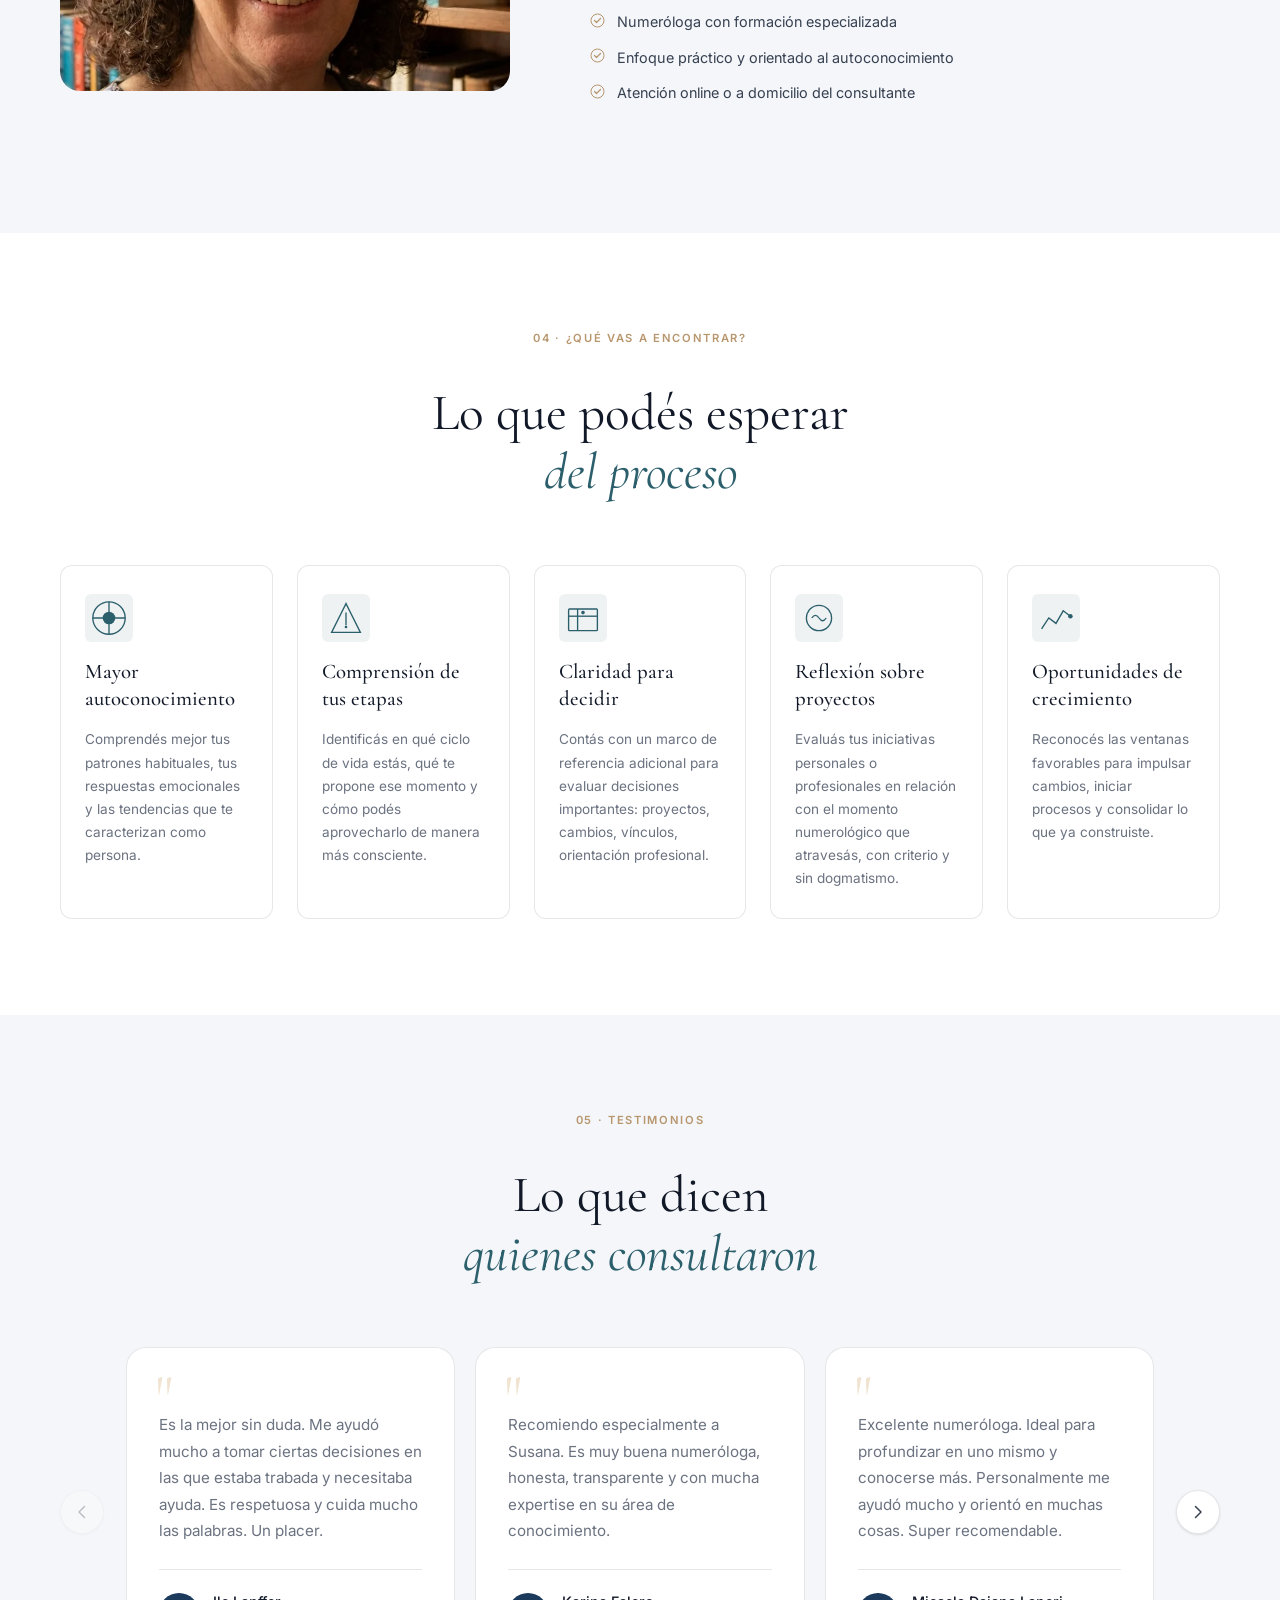
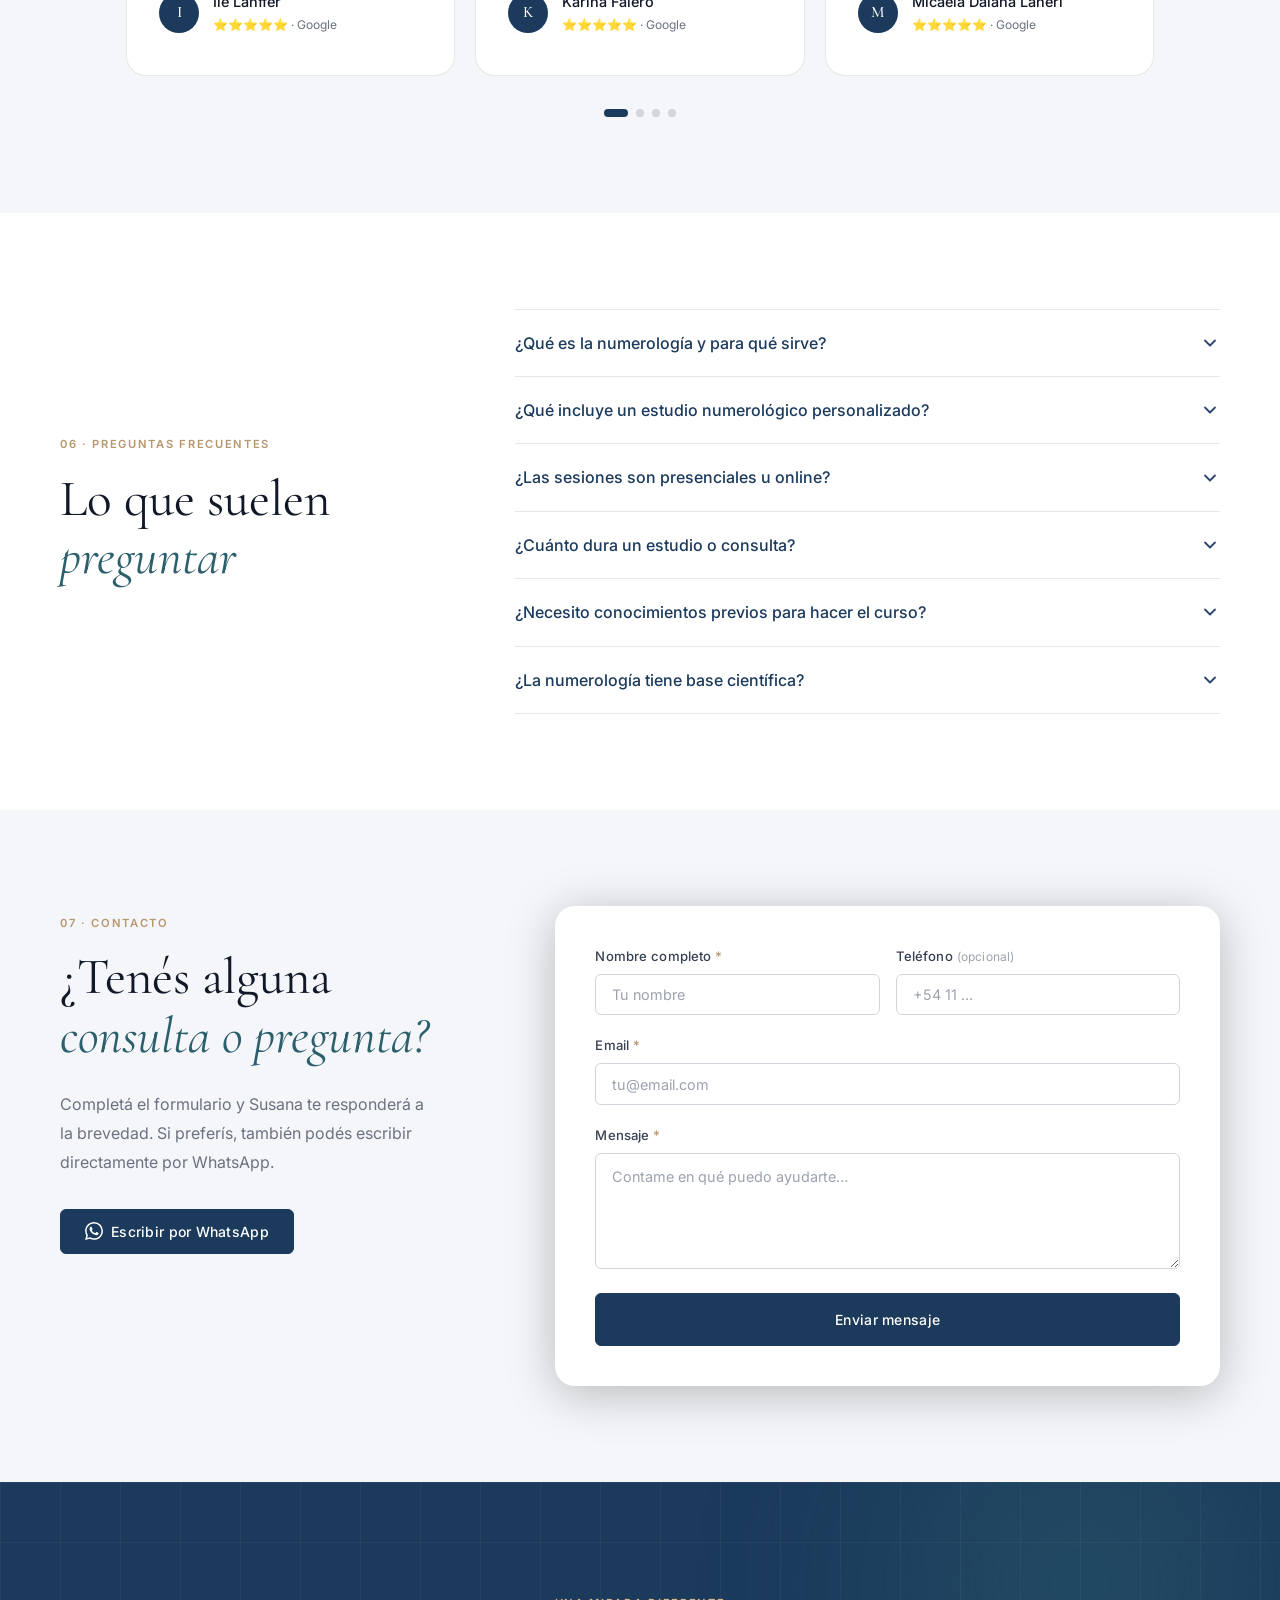
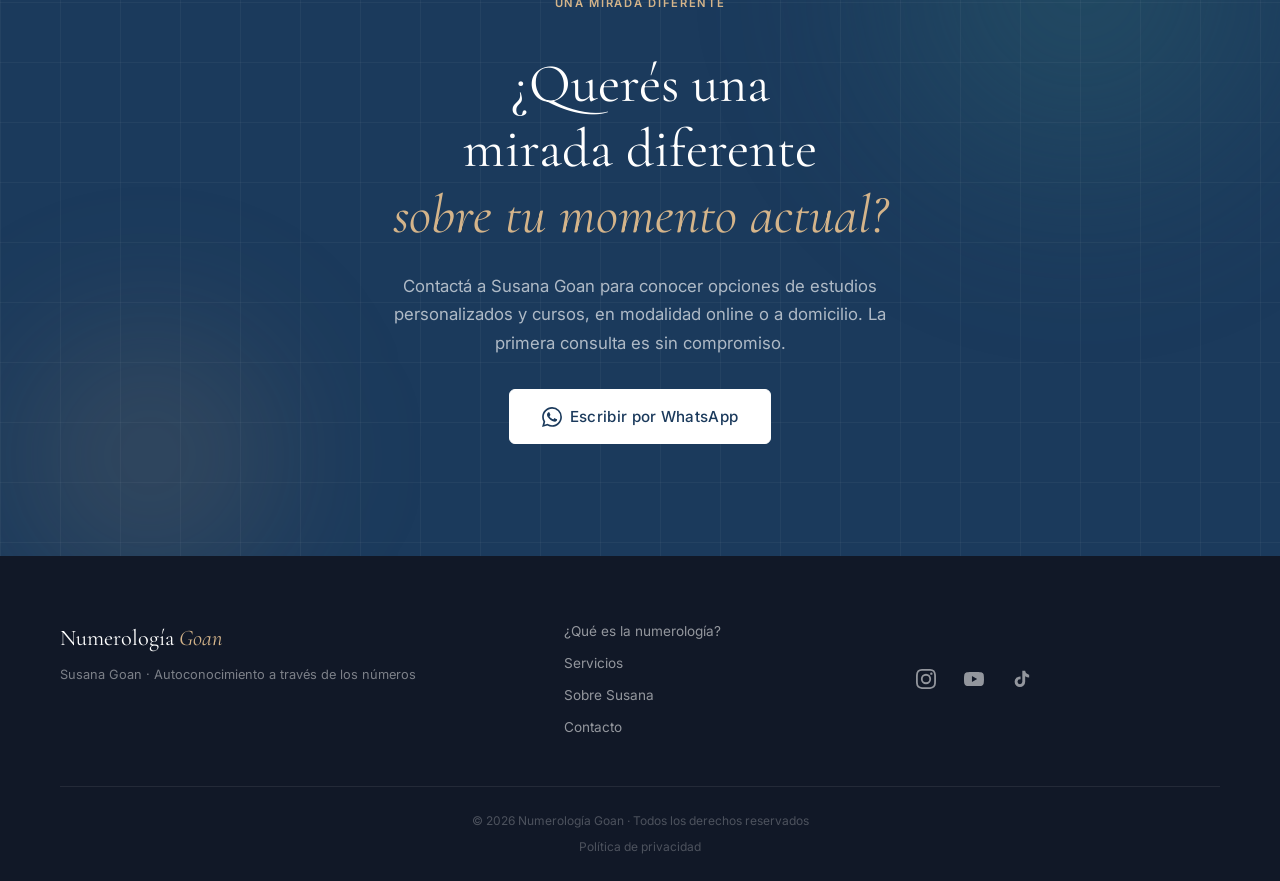
==== commit 47a02723: "Auditoría SEO completa y sección FAQ - Título optimizado a 53 chars para evitar corte en Google - Me" ====
--- a/index.html
+++ b/index.html
@@ -5,10 +5,11 @@
   <meta name="viewport" content="width=device-width, initial-scale=1.0" />
 
   <!-- SEO -->
-  <title>Numerología Goan — Susana Goan | Autoconocimiento y ciclos de vida</title>
-  <meta name="description" content="Numerología aplicada al autoconocimiento con Susana Goan. Estudios personalizados y cursos para comprender tus ciclos de vida, fortalezas y momentos de cambio. Online o a domicilio." />
-  <meta name="keywords" content="numerología, numerología personalizada, autoconocimiento, ciclos de vida, numerología uruguay, cursos de numerología, Susana Goan" />
+  <title>Numerología Goan | Estudios y Cursos con Susana Goan</title>
+  <meta name="description" content="Numerología aplicada al autoconocimiento con Susana Goan. Estudios personalizados y cursos para comprender tus ciclos de vida, fortalezas y momentos de cambio." />
+  <meta name="keywords" content="numerología, numerología pitagórica, numerología personalizada, numerología Argentina, numerología Buenos Aires, autoconocimiento, ciclos de vida, estudios de numerología, cursos de numerología, consulta de numerología, mapa numerológico, numerología online, Susana Goan, numeróloga profesional, numerología Susana Goan" />
   <link rel="canonical" href="https://numerologiagoan.com/" />
+  <link rel="sitemap" type="application/xml" href="/sitemap.xml" />
 
   <!-- Open Graph -->
   <meta property="og:type" content="website" />
@@ -16,7 +17,10 @@
   <meta property="og:title" content="Numerología Goan — Susana Goan" />
   <meta property="og:description" content="Numerología como herramienta de autoconocimiento, reflexión y toma de decisiones. Estudios personalizados y cursos." />
   <meta property="og:image" content="https://numerologiagoan.com/assets/img/susana-square.webp" />
-  <meta property="og:locale" content="es_UY" />
+  <meta property="og:image:width" content="768" />
+  <meta property="og:image:height" content="768" />
+  <meta property="og:image:type" content="image/webp" />
+  <meta property="og:locale" content="es_AR" />
 
   <!-- Twitter Card -->
   <meta name="twitter:card" content="summary_large_image" />
@@ -37,7 +41,7 @@
     "priceRange": "$$",
     "address": {
       "@type": "PostalAddress",
-      "addressCountry": "UY"
+      "addressCountry": "AR"
     },
     "founder": {
       "@type": "Person",
@@ -45,6 +49,17 @@
       "jobTitle": "Numeróloga profesional",
       "description": "Especialista en numerología aplicada al autoconocimiento y los ciclos de vida."
     },
+    "areaServed": [
+      { "@type": "City", "name": "Buenos Aires", "addressCountry": "AR" },
+      { "@type": "AdministrativeArea", "name": "Gran Buenos Aires", "addressCountry": "AR" },
+      { "@type": "Country", "name": "Argentina" }
+    ],
+    "knowsLanguage": "es",
+    "sameAs": [
+      "https://www.instagram.com/numerologiasusanagoan",
+      "https://www.youtube.com/@numerologiagoan",
+      "https://www.tiktok.com/@numerologiagoan"
+    ],
     "hasOfferCatalog": {
       "@type": "OfferCatalog",
       "name": "Servicios",
@@ -56,6 +71,89 @@
   }
   </script>
 
+  <!-- Schema.org: FAQ -->
+  <script type="application/ld+json">
+  {
+    "@context": "https://schema.org",
+    "@type": "FAQPage",
+    "mainEntity": [
+      {
+        "@type": "Question",
+        "name": "¿Qué es la numerología y para qué sirve?",
+        "acceptedAnswer": {
+          "@type": "Answer",
+          "text": "La numerología es un sistema de autoconocimiento que estudia el significado de los números presentes en tu fecha de nacimiento y tu nombre. Permite comprender tus fortalezas, patrones de comportamiento y los ciclos de vida que atravesás, para tomar decisiones más conscientes."
+        }
+      },
+      {
+        "@type": "Question",
+        "name": "¿Qué incluye un estudio numerológico personalizado?",
+        "acceptedAnswer": {
+          "@type": "Answer",
+          "text": "El estudio incluye el análisis de tu mapa numerológico completo: número de camino de vida, número de expresión, número del alma y los ciclos personales vigentes. Se entrega un informe escrito y/o una sesión en vivo donde Susana explica los hallazgos y responde tus preguntas."
+        }
+      },
+      {
+        "@type": "Question",
+        "name": "¿Las sesiones son presenciales u online?",
+        "acceptedAnswer": {
+          "@type": "Answer",
+          "text": "Podés elegir la modalidad que más te convenga: online por videollamada desde cualquier parte del mundo, o presencial si te encontrás en el área de Buenos Aires."
+        }
+      },
+      {
+        "@type": "Question",
+        "name": "¿Cuánto dura un estudio o consulta?",
+        "acceptedAnswer": {
+          "@type": "Answer",
+          "text": "Una consulta de estudio personalizado tiene una duración aproximada de 60 a 90 minutos. Los cursos tienen su propio cronograma según la modalidad elegida."
+        }
+      },
+      {
+        "@type": "Question",
+        "name": "¿Necesito conocimientos previos para hacer el curso?",
+        "acceptedAnswer": {
+          "@type": "Answer",
+          "text": "No. Los cursos están diseñados para comenzar desde cero. No se requiere ningún conocimiento previo de numerología ni de otras disciplinas."
+        }
+      },
+      {
+        "@type": "Question",
+        "name": "¿La numerología tiene base científica?",
+        "acceptedAnswer": {
+          "@type": "Answer",
+          "text": "La numerología es una disciplina de desarrollo personal y autoconocimiento, no una ciencia en el sentido académico. Su valor reside en la reflexión que genera: muchas personas encuentran en sus resultados una guía útil para entender sus tendencias y tomar decisiones con mayor claridad."
+        }
+      }
+    ]
+  }
+  </script>
+
+  <!-- Schema.org: Person -->
+  <script type="application/ld+json">
+  {
+    "@context": "https://schema.org",
+    "@type": "Person",
+    "name": "Susana Goan",
+    "jobTitle": "Numeróloga profesional",
+    "description": "Especialista en numerología pitagórica aplicada al autoconocimiento y los ciclos de vida, con más de 20 años de práctica y más de 500 estudios realizados.",
+    "url": "https://numerologiagoan.com",
+    "image": "https://numerologiagoan.com/assets/img/susana-square.webp",
+    "knowsLanguage": "es",
+    "nationality": { "@type": "Country", "name": "Argentina" },
+    "worksFor": {
+      "@type": "ProfessionalService",
+      "name": "Numerología Goan",
+      "url": "https://numerologiagoan.com"
+    },
+    "sameAs": [
+      "https://www.instagram.com/numerologiasusanagoan",
+      "https://www.youtube.com/@numerologiagoan",
+      "https://www.tiktok.com/@numerologiagoan"
+    ]
+  }
+  </script>
+
   <!-- Favicons -->
   <link rel="icon" type="image/x-icon" href="favicon.ico" />
   <link rel="icon" type="image/png" sizes="32x32" href="img/favicon-32x32.png" />
@@ -65,7 +163,9 @@
   <!-- Fonts -->
   <link rel="preconnect" href="https://fonts.googleapis.com" />
   <link rel="preconnect" href="https://fonts.gstatic.com" crossorigin />
-  <link href="https://fonts.googleapis.com/css2?family=Cormorant+Garamond:ital,wght@0,300;0,400;0,500;0,600;1,300;1,400;1,500&family=Inter:wght@300;400;500;600&display=swap" rel="stylesheet" />
+  <link href="https://fonts.googleapis.com/css2?family=Cormorant+Garamond:ital,wght@0,300;0,400;0,500;1,400;1,500&family=Inter:wght@400;500;600&display=swap" rel="stylesheet" />
+
+  <link rel="preload" as="image" href="assets/img/susana-portrait.webp" type="image/webp" />
 
   <link rel="stylesheet" href="styles.css?v=20260606" />
 </head>
@@ -174,7 +274,7 @@
     </section>
 
     <!-- ===== QUÉ ES LA NUMEROLOGÍA ===== -->
-    <section class="section-que-es" id="que-es" aria-labelledby="que-es-title">
+    <section class="section-que-es section-alt" id="que-es" aria-labelledby="que-es-title">
       <div class="container">
         <div class="que-es-grid">
           <div class="que-es-left reveal">
@@ -204,7 +304,7 @@
     </section>
 
     <!-- ===== SERVICIOS ===== -->
-    <section class="section-servicios section-alt" id="servicios" aria-labelledby="servicios-title">
+    <section class="section-servicios" id="servicios" aria-labelledby="servicios-title">
       <div class="container">
         <div class="section-header reveal">
           <p class="section-label">02 · Cómo puedo ayudarte</p>
@@ -265,7 +365,7 @@
     </section>
 
     <!-- ===== SOBRE SUSANA ===== -->
-    <section class="section-susana" id="susana" aria-labelledby="susana-title">
+    <section class="section-susana section-alt" id="susana" aria-labelledby="susana-title">
       <div class="container">
         <div class="susana-grid">
           <div class="susana-photo reveal">
@@ -326,7 +426,7 @@
     </section>
 
     <!-- ===== BENEFICIOS ===== -->
-    <section class="section-beneficios section-alt" id="beneficios" aria-labelledby="beneficios-title">
+    <section class="section-beneficios" id="beneficios" aria-labelledby="beneficios-title">
       <div class="container">
         <div class="section-header reveal">
           <p class="section-label">04 · ¿Qué vas a encontrar?</p>
@@ -402,7 +502,7 @@
     </section>
 
     <!-- ===== TESTIMONIOS ===== -->
-    <section class="section-testimonios" id="testimonios" aria-labelledby="testimonios-title">
+    <section class="section-testimonios section-alt" id="testimonios" aria-labelledby="testimonios-title">
       <div class="container">
         <div class="section-header reveal">
           <p class="section-label">05 · Testimonios</p>
@@ -518,13 +618,71 @@
       </div>
     </section>
 
+    <!-- ===== FAQ ===== -->
+    <section class="section-faq" id="faq" aria-labelledby="faq-title">
+      <div class="container">
+        <div class="faq-layout">
+          <div class="faq-header reveal">
+            <p class="section-label">06 · Preguntas frecuentes</p>
+            <h2 class="section-title" id="faq-title">Lo que suelen <em>preguntar</em></h2>
+          </div>
+
+          <div class="faq-list reveal">
+
+          <details class="faq-item">
+            <summary class="faq-question">¿Qué es la numerología y para qué sirve?</summary>
+            <div class="faq-answer">
+              <p>La numerología es un sistema de autoconocimiento que estudia el significado de los números presentes en tu fecha de nacimiento y tu nombre. Permite comprender tus fortalezas, patrones de comportamiento y los ciclos de vida que atravesás, para tomar decisiones más conscientes.</p>
+            </div>
+          </details>
+
+          <details class="faq-item">
+            <summary class="faq-question">¿Qué incluye un estudio numerológico personalizado?</summary>
+            <div class="faq-answer">
+              <p>El estudio incluye el análisis de tu mapa numerológico completo: número de camino de vida, número de expresión, número del alma y los ciclos personales vigentes. Se entrega un informe escrito y/o una sesión en vivo donde Susana explica los hallazgos y responde tus preguntas.</p>
+            </div>
+          </details>
+
+          <details class="faq-item">
+            <summary class="faq-question">¿Las sesiones son presenciales u online?</summary>
+            <div class="faq-answer">
+              <p>Podés elegir la modalidad que más te convenga: online por videollamada desde cualquier parte del mundo, o presencial si te encontrás en el área de Buenos Aires.</p>
+            </div>
+          </details>
+
+          <details class="faq-item">
+            <summary class="faq-question">¿Cuánto dura un estudio o consulta?</summary>
+            <div class="faq-answer">
+              <p>Una consulta de estudio personalizado tiene una duración aproximada de 60 a 90 minutos. Los cursos tienen su propio cronograma según la modalidad elegida.</p>
+            </div>
+          </details>
+
+          <details class="faq-item">
+            <summary class="faq-question">¿Necesito conocimientos previos para hacer el curso?</summary>
+            <div class="faq-answer">
+              <p>No. Los cursos están diseñados para comenzar desde cero. No se requiere ningún conocimiento previo de numerología ni de otras disciplinas.</p>
+            </div>
+          </details>
+
+          <details class="faq-item">
+            <summary class="faq-question">¿La numerología tiene base científica?</summary>
+            <div class="faq-answer">
+              <p>La numerología es una disciplina de desarrollo personal y autoconocimiento, no una ciencia en el sentido académico. Su valor reside en la reflexión que genera: muchas personas encuentran en sus resultados una guía útil para entender sus tendencias y tomar decisiones con mayor claridad.</p>
+            </div>
+          </details>
+
+          </div><!-- /.faq-list -->
+        </div><!-- /.faq-layout -->
+      </div>
+    </section>
+
     <!-- ===== FORMULARIO DE CONTACTO ===== -->
     <section class="section-form section-alt" id="formulario" aria-labelledby="form-title">
       <div class="container">
         <div class="form-layout">
 
           <div class="form-info reveal">
-            <p class="section-label">06 · Contacto</p>
+            <p class="section-label">07 · Contacto</p>
             <h2 class="section-title" id="form-title">
               ¿Tenés alguna<br>
               <em>consulta o pregunta?</em>
@@ -646,7 +804,8 @@
     </div>
     <div class="footer-bottom">
       <div class="container">
-        <p class="footer-copy">© 2026 Numerología Goan · Susana Goan · Todos los derechos reservados</p>
+        <p class="footer-copy">© 2026 Numerología Goan · Todos los derechos reservados</p>
+        <a href="/politica-privacidad.html" class="footer-legal-link">Política de privacidad</a>
       </div>
     </div>
   </footer>
--- a/styles.css
+++ b/styles.css
@@ -39,6 +39,11 @@
 
   --ease-out:     cubic-bezier(0.16, 1, 0.3, 1);
   --ease-in-out:  cubic-bezier(0.45, 0, 0.55, 1);
+
+  --font-serif:        "Cormorant Garamond", Georgia, serif;
+  --font-body:         "Inter", -apple-system, BlinkMacSystemFont, system-ui, sans-serif;
+  --border:            rgba(17, 24, 39, 0.1);
+  --text-secondary:    #6B7280;
 }
 
 /* ── Reset & Base ───────────────────────────────────────────── */
@@ -996,9 +1001,10 @@
 /* Form card */
 .form-wrap {
   background: var(--white);
-  border: 1px solid var(--line);
+  border: none;
   border-radius: var(--radius-lg);
   padding: 2.5rem;
+  box-shadow: 0 8px 48px rgba(0, 0, 0, 0.25);
 }
 
 .contact-form {
@@ -1283,6 +1289,15 @@
   color: rgba(255,255,255,0.25);
   text-align: center;
 }
+.footer-legal-link {
+  display: block;
+  margin-top: 0.4rem;
+  font-size: 0.75rem;
+  color: rgba(255,255,255,0.25);
+  text-align: center;
+  text-decoration: none;
+}
+.footer-legal-link:hover { color: rgba(255,255,255,0.6); }
 
 /* ── RESPONSIVE ─────────────────────────────────────────────── */
 @media (max-width: 1024px) {
@@ -1361,3 +1376,78 @@
   outline-offset: 3px;
   border-radius: 2px;
 }
+
+/* ── FAQ ──────────────────────────────────────────────────── */
+.section-faq { padding-block: var(--section-py); }
+
+.faq-layout {
+  display: grid;
+  grid-template-columns: 1fr 1.8fr;
+  gap: 4rem;
+  align-items: center;
+}
+
+.faq-header { /* sin sticky — pocas preguntas, no hace falta */ }
+
+.faq-list {
+  display: flex;
+  flex-direction: column;
+  gap: 0;
+}
+
+@media (max-width: 768px) {
+  .faq-layout {
+    grid-template-columns: 1fr;
+    gap: 2rem;
+  }
+}
+
+.faq-item {
+  border-bottom: 1px solid var(--border);
+}
+.faq-item:first-child { border-top: 1px solid var(--border); }
+
+.faq-question {
+  list-style: none;
+  display: flex;
+  justify-content: space-between;
+  align-items: center;
+  gap: 1rem;
+  padding: 1.25rem 0;
+  font-family: var(--font-body);
+  font-size: 1rem;
+  font-weight: 500;
+  color: var(--blue-deep);
+  cursor: pointer;
+  user-select: none;
+}
+.faq-question::-webkit-details-marker { display: none; }
+
+.faq-question::after {
+  content: "";
+  flex-shrink: 0;
+  width: 20px;
+  height: 20px;
+  background-image: url("data:image/svg+xml,%3Csvg xmlns='http://www.w3.org/2000/svg' viewBox='0 0 20 20' fill='none' stroke='%232B4570' stroke-width='1.8' stroke-linecap='round' stroke-linejoin='round'%3E%3Cpath d='M5 7.5l5 5 5-5'/%3E%3C/svg%3E");
+  background-repeat: no-repeat;
+  background-size: contain;
+  transition: transform 0.3s ease;
+}
+
+.faq-item[open] > .faq-question::after {
+  transform: rotate(180deg);
+}
+
+.faq-answer {
+  overflow: hidden;
+}
+.faq-answer p {
+  padding-bottom: 1.25rem;
+  font-size: 0.95rem;
+  line-height: 1.75;
+  color: var(--text-secondary);
+}
+
+@media (hover: hover) {
+  .faq-question:hover { color: var(--blue-petrol); }
+}
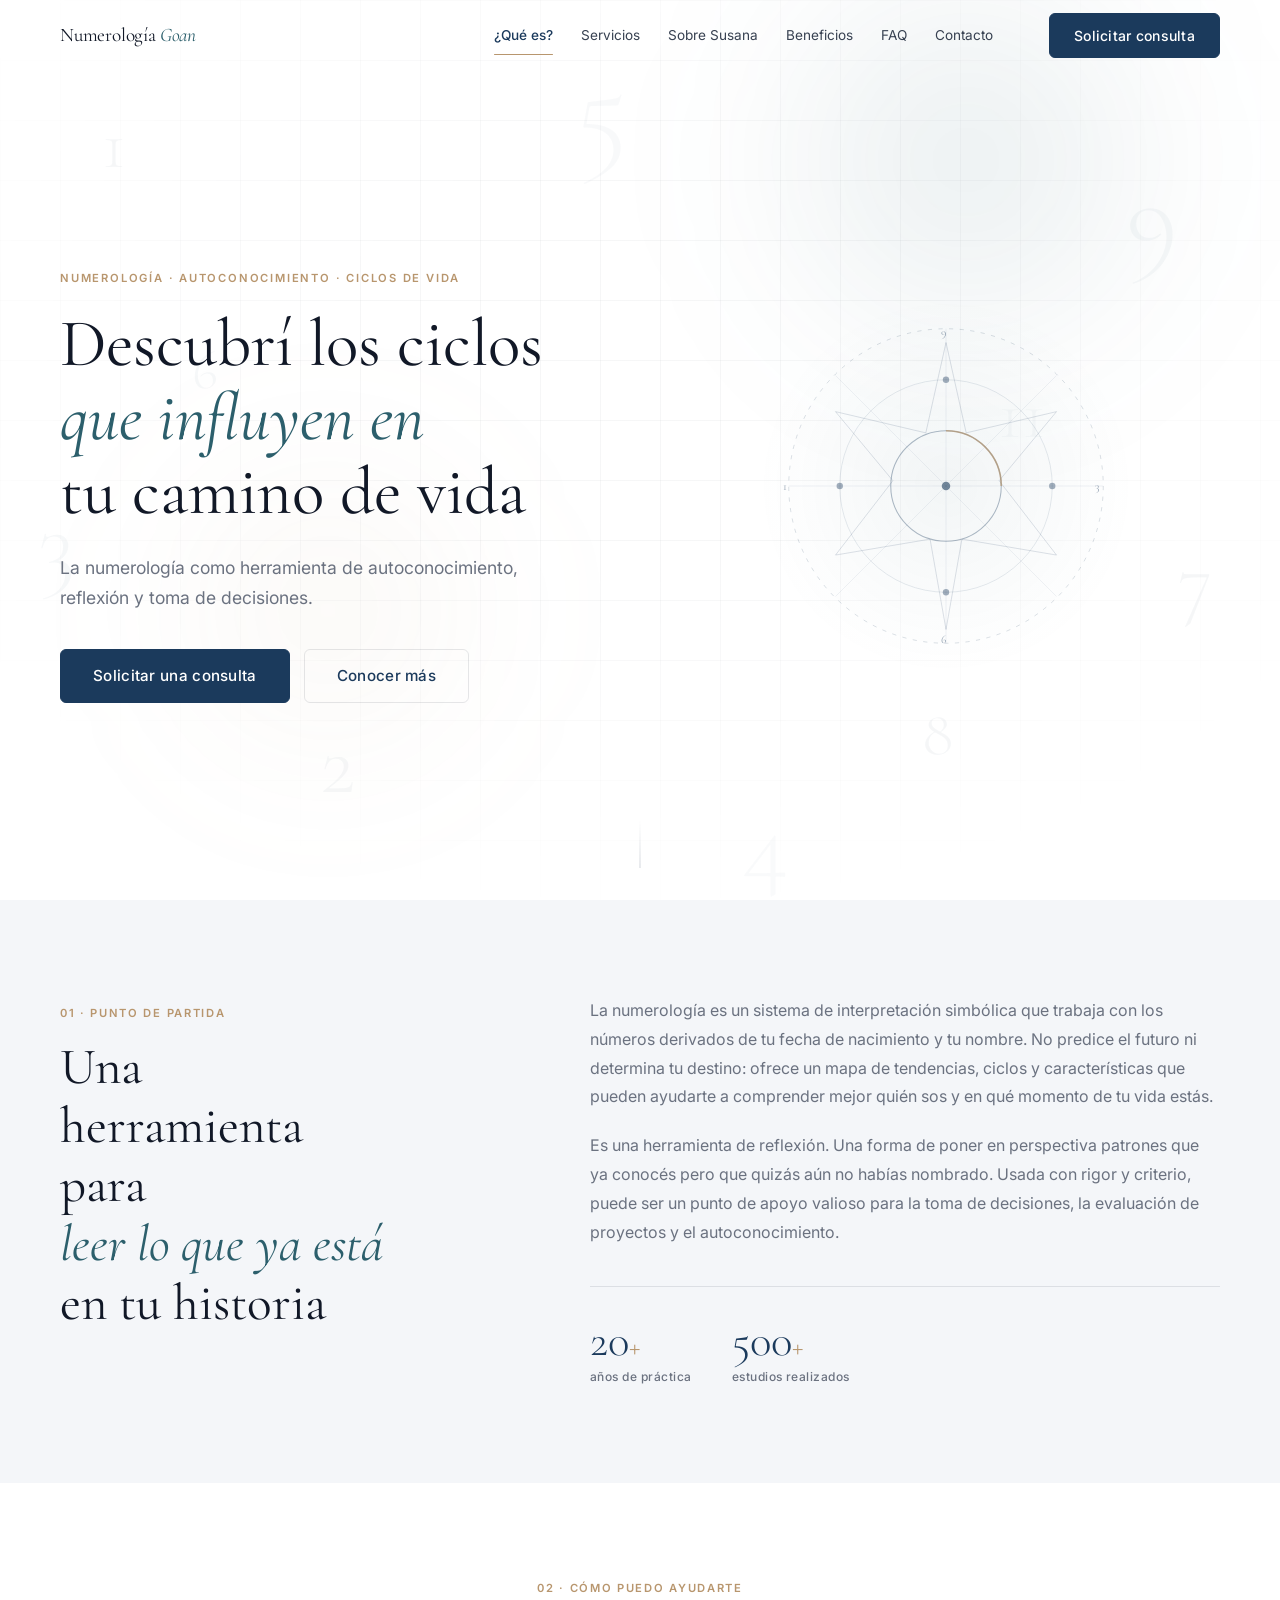
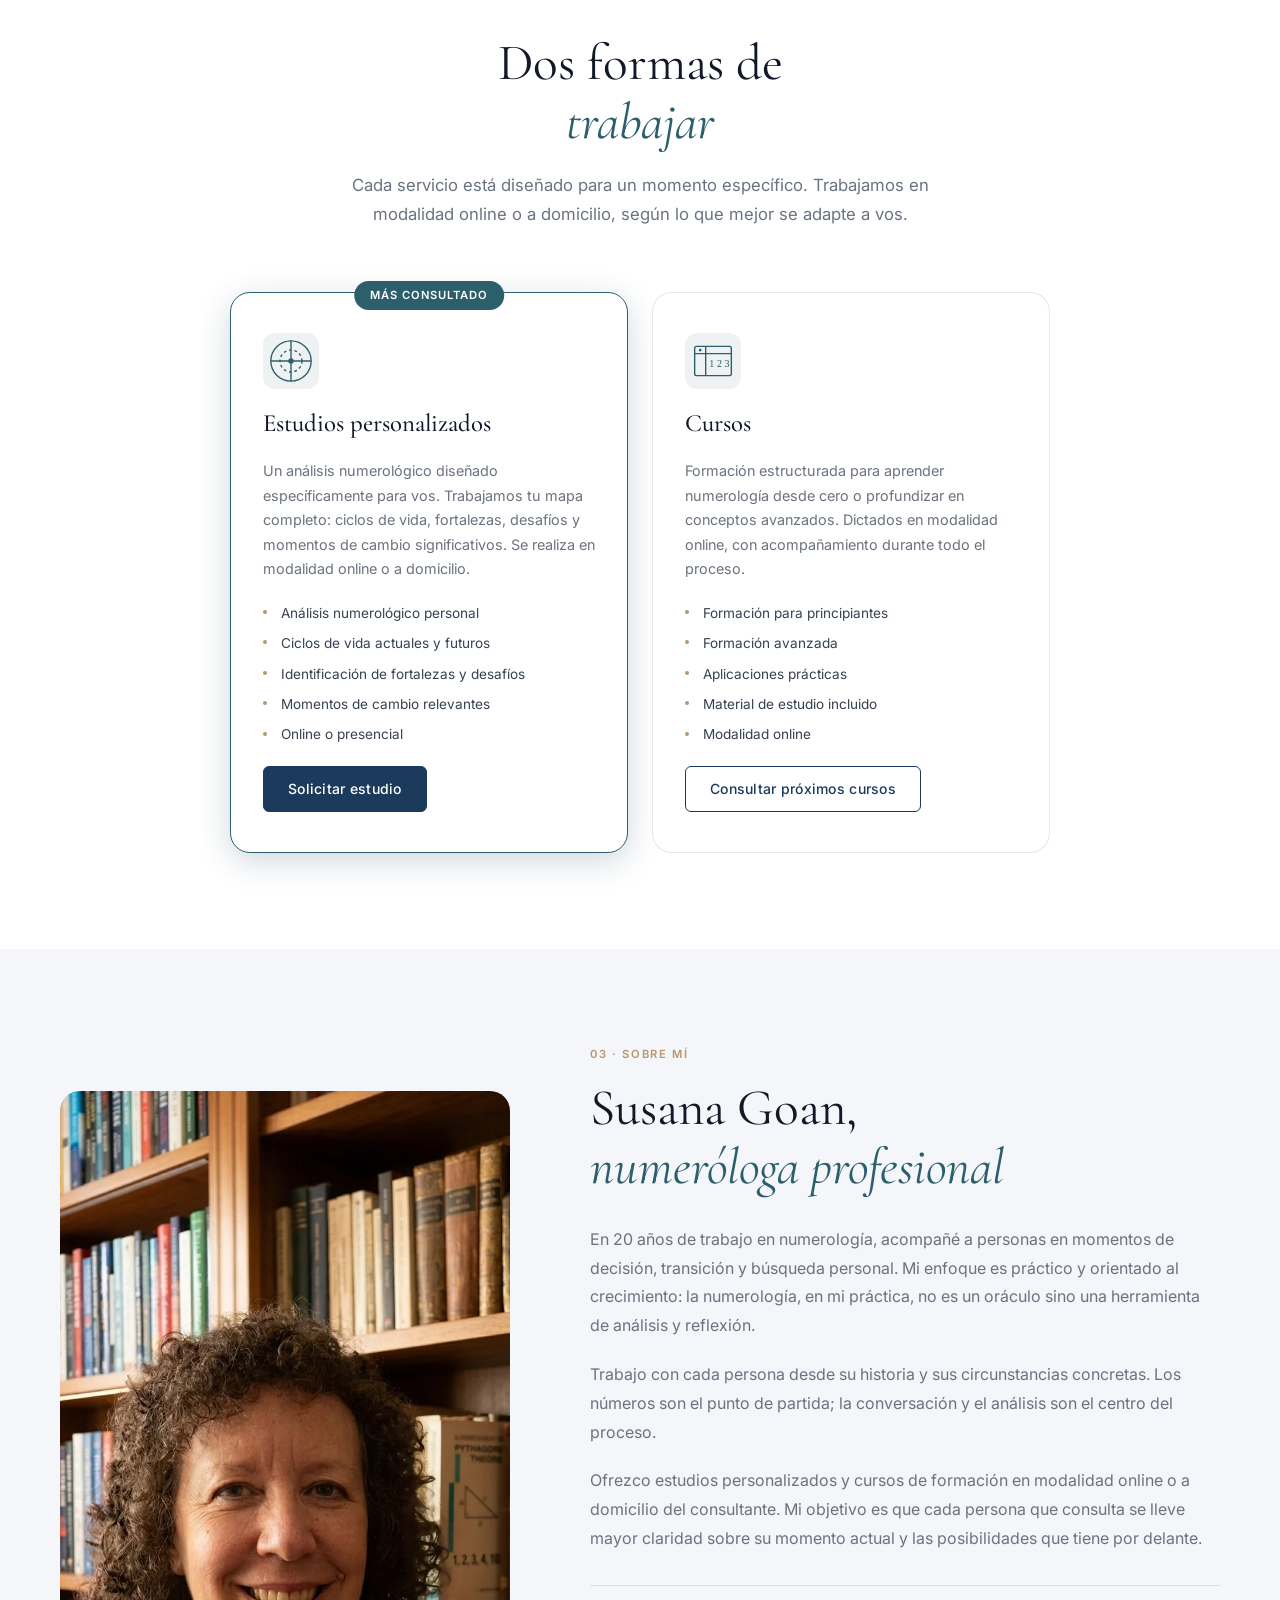
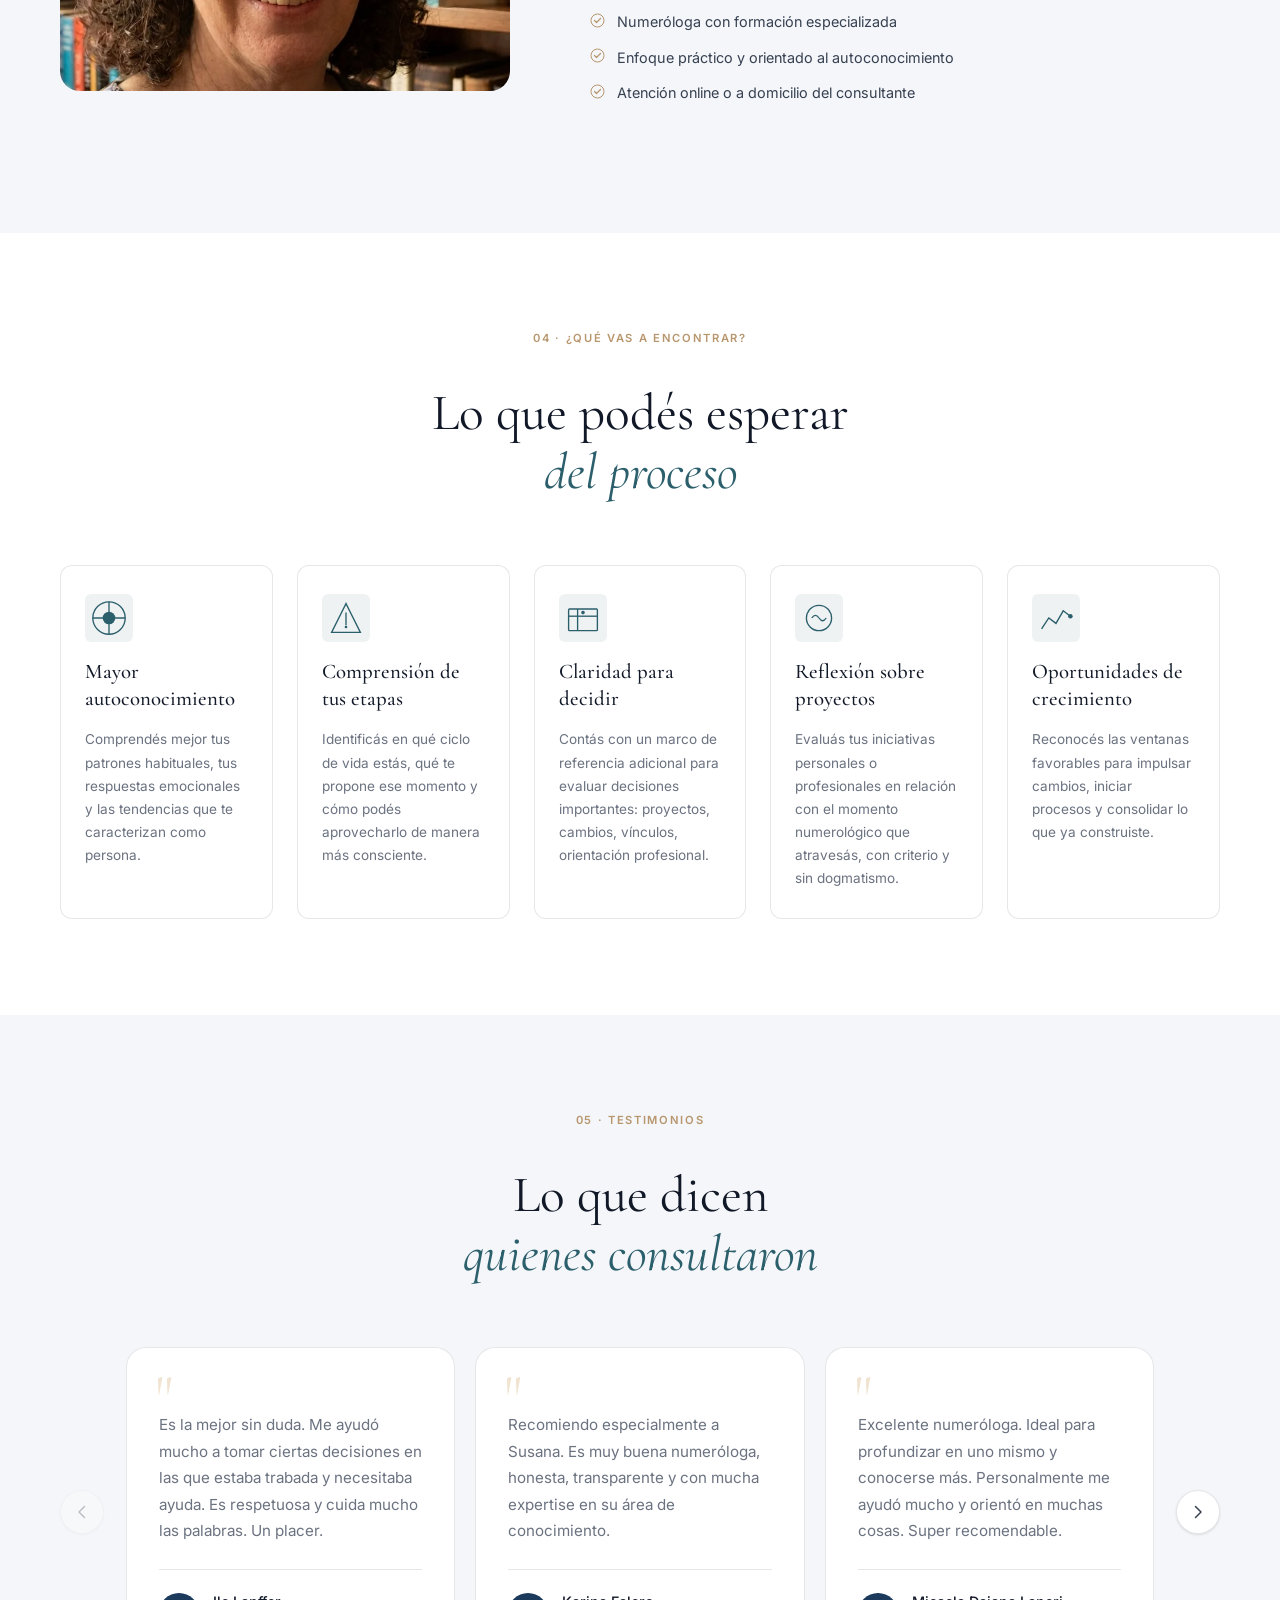
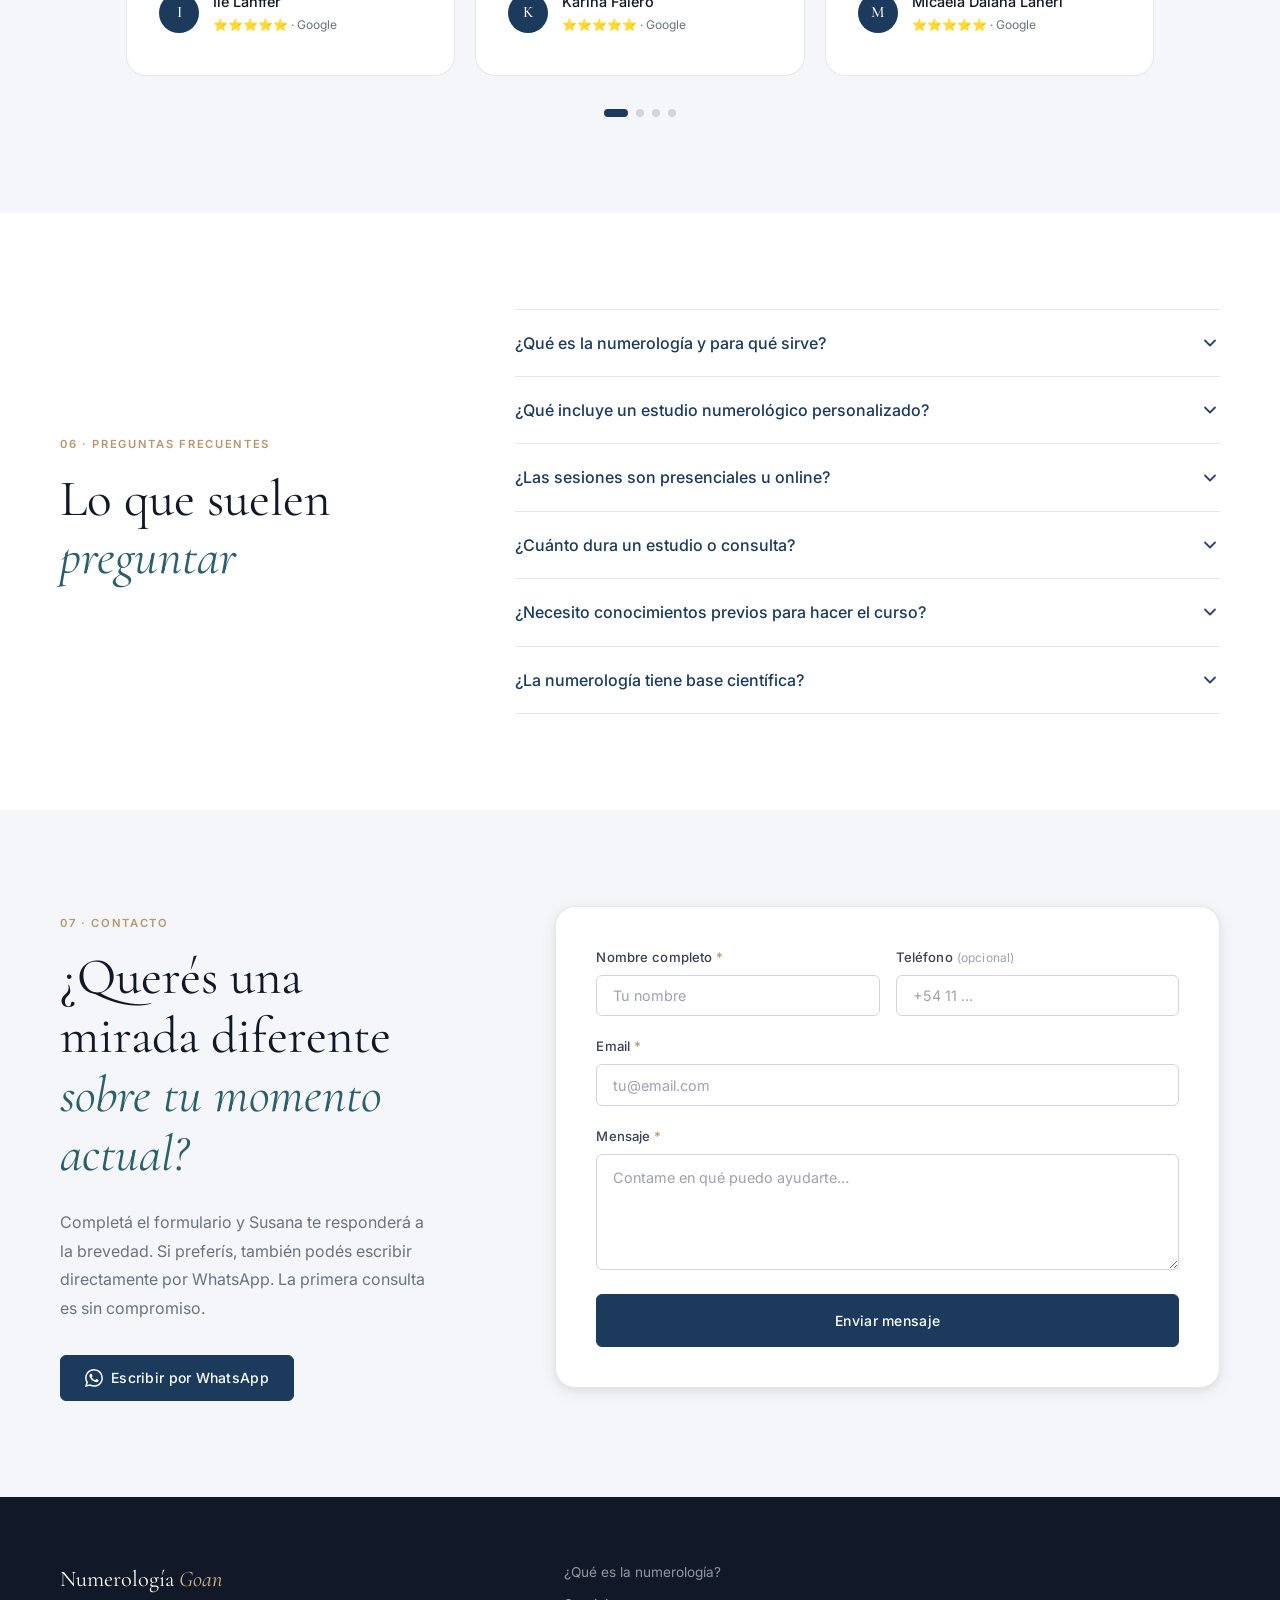
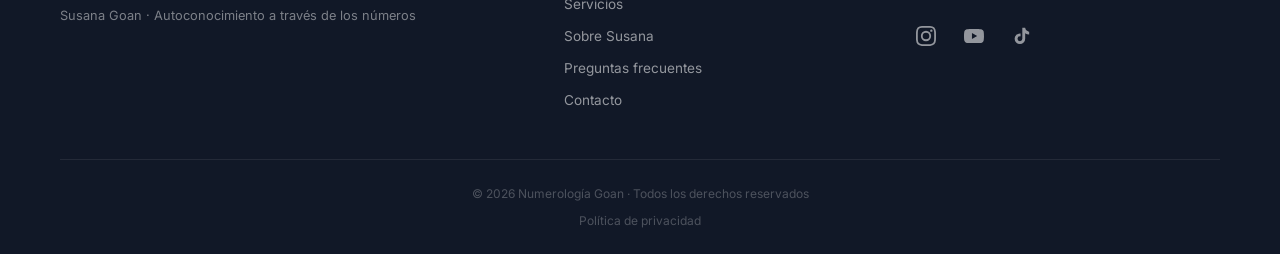
==== commit 05379687: "Revisión UX/UI y SEO: navegación, copy, limpieza - FAQ agregado al nav desktop, mobile y footer (ind" ====
--- a/index.html
+++ b/index.html
@@ -14,16 +14,17 @@
   <!-- Open Graph -->
   <meta property="og:type" content="website" />
   <meta property="og:url" content="https://numerologiagoan.com/" />
-  <meta property="og:title" content="Numerología Goan — Susana Goan" />
+  <meta property="og:title" content="Numerología Goan | Estudios y Cursos con Susana Goan" />
   <meta property="og:description" content="Numerología como herramienta de autoconocimiento, reflexión y toma de decisiones. Estudios personalizados y cursos." />
   <meta property="og:image" content="https://numerologiagoan.com/assets/img/susana-square.webp" />
   <meta property="og:image:width" content="768" />
   <meta property="og:image:height" content="768" />
   <meta property="og:image:type" content="image/webp" />
   <meta property="og:locale" content="es_AR" />
+  <meta property="og:site_name" content="Numerología Goan" />
 
   <!-- Twitter Card -->
-  <meta name="twitter:card" content="summary_large_image" />
+  <meta name="twitter:card" content="summary" />
   <meta name="twitter:title" content="Numerología Goan — Susana Goan" />
   <meta name="twitter:description" content="Numerología aplicada al autoconocimiento. Estudios personalizados y cursos con Susana Goan. Online o a domicilio." />
   <meta name="twitter:image" content="https://numerologiagoan.com/assets/img/susana-square.webp" />
@@ -167,7 +168,7 @@
 
   <link rel="preload" as="image" href="assets/img/susana-portrait.webp" type="image/webp" />
 
-  <link rel="stylesheet" href="styles.css?v=20260606" />
+  <link rel="stylesheet" href="styles.css?v=20260609" />
 </head>
 <body>
 
@@ -182,6 +183,7 @@
         <a href="#servicios" class="nav-link">Servicios</a>
         <a href="#susana" class="nav-link">Sobre Susana</a>
         <a href="#beneficios" class="nav-link">Beneficios</a>
+        <a href="#faq" class="nav-link">FAQ</a>
         <a href="#formulario" class="nav-link">Contacto</a>
       </nav>
       <a href="https://wa.me/5491131265860" class="nav-cta btn btn-primary" target="_blank" rel="noopener noreferrer">Solicitar consulta</a>
@@ -194,6 +196,7 @@
       <a href="#servicios" class="nav-mobile-link">Servicios</a>
       <a href="#susana" class="nav-mobile-link">Sobre Susana Goan</a>
       <a href="#beneficios" class="nav-mobile-link">Beneficios</a>
+      <a href="#faq" class="nav-mobile-link">Preguntas frecuentes</a>
       <a href="#formulario" class="nav-mobile-link">Contacto</a>
       <a href="https://wa.me/5491131265860" class="nav-mobile-cta btn btn-primary" target="_blank" rel="noopener noreferrer">Solicitar consulta</a>
     </div>
@@ -684,10 +687,10 @@
           <div class="form-info reveal">
             <p class="section-label">07 · Contacto</p>
             <h2 class="section-title" id="form-title">
-              ¿Tenés alguna<br>
-              <em>consulta o pregunta?</em>
+              ¿Querés una mirada diferente<br>
+              <em>sobre tu momento actual?</em>
             </h2>
-            <p class="form-intro">Completá el formulario y Susana te responderá a la brevedad. Si preferís, también podés escribir directamente por WhatsApp.</p>
+            <p class="form-intro">Completá el formulario y Susana te responderá a la brevedad. Si preferís, también podés escribir directamente por WhatsApp. La primera consulta es sin compromiso.</p>
             <a href="https://wa.me/5491131265860" class="btn btn-primary" target="_blank" rel="noopener noreferrer">
               <svg width="18" height="18" viewBox="0 0 24 24" fill="currentColor" aria-hidden="true"><path d="M17.472 14.382c-.297-.149-1.758-.867-2.03-.967-.273-.099-.471-.148-.67.15-.197.297-.767.966-.94 1.164-.173.199-.347.223-.644.075-.297-.15-1.255-.463-2.39-1.475-.883-.788-1.48-1.761-1.653-2.059-.173-.297-.018-.458.13-.606.134-.133.298-.347.446-.52.149-.174.198-.298.298-.497.099-.198.05-.371-.025-.52-.075-.149-.669-1.612-.916-2.207-.242-.579-.487-.5-.669-.51-.173-.008-.371-.01-.57-.01-.198 0-.52.074-.792.372-.272.297-1.04 1.016-1.04 2.479 0 1.462 1.065 2.875 1.213 3.074.149.198 2.096 3.2 5.077 4.487.709.306 1.262.489 1.694.625.712.227 1.36.195 1.871.118.571-.085 1.758-.719 2.006-1.413.248-.694.248-1.289.173-1.413-.074-.124-.272-.198-.57-.347m-5.421 7.403h-.004a9.87 9.87 0 01-5.031-1.378l-.361-.214-3.741.982.998-3.648-.235-.374a9.86 9.86 0 01-1.51-5.26c.001-5.45 4.436-9.884 9.888-9.884 2.64 0 5.122 1.03 6.988 2.898a9.825 9.825 0 012.893 6.994c-.003 5.45-4.437 9.884-9.885 9.884m8.413-18.297A11.815 11.815 0 0012.05 0C5.495 0 .16 5.335.157 11.892c0 2.096.547 4.142 1.588 5.945L.057 24l6.305-1.654a11.882 11.882 0 005.683 1.448h.005c6.554 0 11.89-5.335 11.893-11.893a11.821 11.821 0 00-3.48-8.413z"/></svg>
               Escribir por WhatsApp
@@ -752,29 +755,6 @@
       </div>
     </section>
 
-    <!-- ===== CTA PRINCIPAL ===== -->
-    <section class="section-cta" id="contacto" aria-labelledby="cta-title">
-      <div class="cta-bg" aria-hidden="true">
-        <div class="cta-glow-1"></div>
-        <div class="cta-glow-2"></div>
-        <div class="cta-grid-overlay"></div>
-      </div>
-      <div class="container cta-content reveal">
-        <p class="section-label light">Una mirada diferente</p>
-        <h2 class="cta-title" id="cta-title">
-          ¿Querés una mirada diferente<br>
-          <em>sobre tu momento actual?</em>
-        </h2>
-        <p class="cta-sub">Contactá a Susana Goan para conocer opciones de estudios personalizados y cursos, en modalidad online o a domicilio. La primera consulta es sin compromiso.</p>
-        <div class="cta-actions">
-          <a href="https://wa.me/5491131265860" class="btn btn-white btn-lg" target="_blank" rel="noopener noreferrer" aria-label="Contactar por WhatsApp">
-            <svg width="20" height="20" viewBox="0 0 24 24" fill="currentColor" aria-hidden="true"><path d="M17.472 14.382c-.297-.149-1.758-.867-2.03-.967-.273-.099-.471-.148-.67.15-.197.297-.767.966-.94 1.164-.173.199-.347.223-.644.075-.297-.15-1.255-.463-2.39-1.475-.883-.788-1.48-1.761-1.653-2.059-.173-.297-.018-.458.13-.606.134-.133.298-.347.446-.52.149-.174.198-.298.298-.497.099-.198.05-.371-.025-.52-.075-.149-.669-1.612-.916-2.207-.242-.579-.487-.5-.669-.51-.173-.008-.371-.01-.57-.01-.198 0-.52.074-.792.372-.272.297-1.04 1.016-1.04 2.479 0 1.462 1.065 2.875 1.213 3.074.149.198 2.096 3.2 5.077 4.487.709.306 1.262.489 1.694.625.712.227 1.36.195 1.871.118.571-.085 1.758-.719 2.006-1.413.248-.694.248-1.289.173-1.413-.074-.124-.272-.198-.57-.347m-5.421 7.403h-.004a9.87 9.87 0 01-5.031-1.378l-.361-.214-3.741.982.998-3.648-.235-.374a9.86 9.86 0 01-1.51-5.26c.001-5.45 4.436-9.884 9.888-9.884 2.64 0 5.122 1.03 6.988 2.898a9.825 9.825 0 012.893 6.994c-.003 5.45-4.437 9.884-9.885 9.884m8.413-18.297A11.815 11.815 0 0012.05 0C5.495 0 .16 5.335.157 11.892c0 2.096.547 4.142 1.588 5.945L.057 24l6.305-1.654a11.882 11.882 0 005.683 1.448h.005c6.554 0 11.89-5.335 11.893-11.893a11.821 11.821 0 00-3.48-8.413z"/></svg>
-            Escribir por WhatsApp
-          </a>
-        </div>
-      </div>
-    </section>
-
   </main>
 
   <!-- ===== FOOTER ===== -->
@@ -788,6 +768,7 @@
         <a href="#que-es" class="footer-link">¿Qué es la numerología?</a>
         <a href="#servicios" class="footer-link">Servicios</a>
         <a href="#susana" class="footer-link">Sobre Susana</a>
+        <a href="#faq" class="footer-link">Preguntas frecuentes</a>
         <a href="#formulario" class="footer-link">Contacto</a>
       </nav>
       <div class="footer-social">
@@ -810,6 +791,6 @@
     </div>
   </footer>
 
-  <script defer src="main.js?v=20260607"></script>
+  <script defer src="main.js?v=20260609"></script>
 </body>
 </html>
--- a/styles.css
+++ b/styles.css
@@ -1001,10 +1001,10 @@
 /* Form card */
 .form-wrap {
   background: var(--white);
-  border: none;
+  border: 1px solid var(--line);
   border-radius: var(--radius-lg);
   padding: 2.5rem;
-  box-shadow: 0 8px 48px rgba(0, 0, 0, 0.25);
+  box-shadow: var(--shadow);
 }
 
 .contact-form {
@@ -1440,6 +1440,13 @@
 
 .faq-answer {
   overflow: hidden;
+  max-height: 0;
+  opacity: 0;
+  transition: max-height 0.4s var(--ease-out), opacity 0.3s ease;
+}
+.faq-item[open] .faq-answer {
+  max-height: 400px;
+  opacity: 1;
 }
 .faq-answer p {
   padding-bottom: 1.25rem;
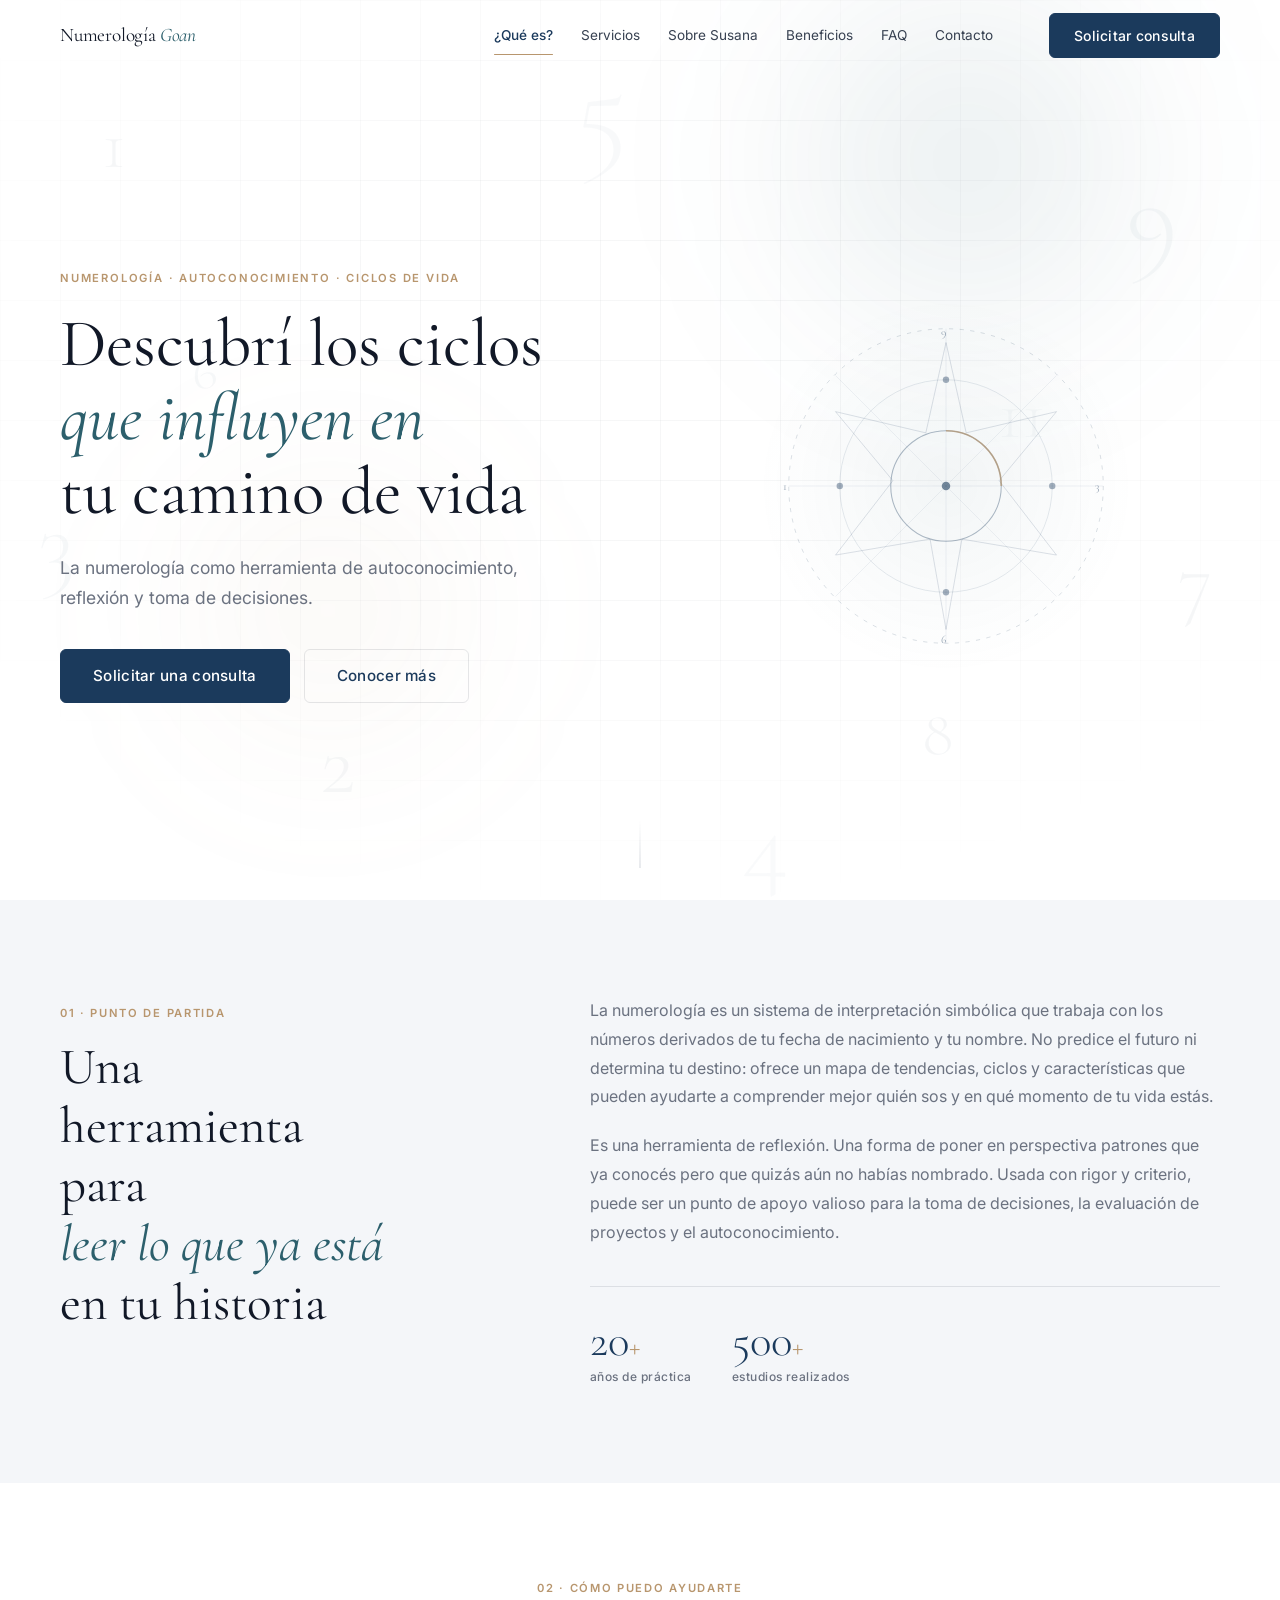
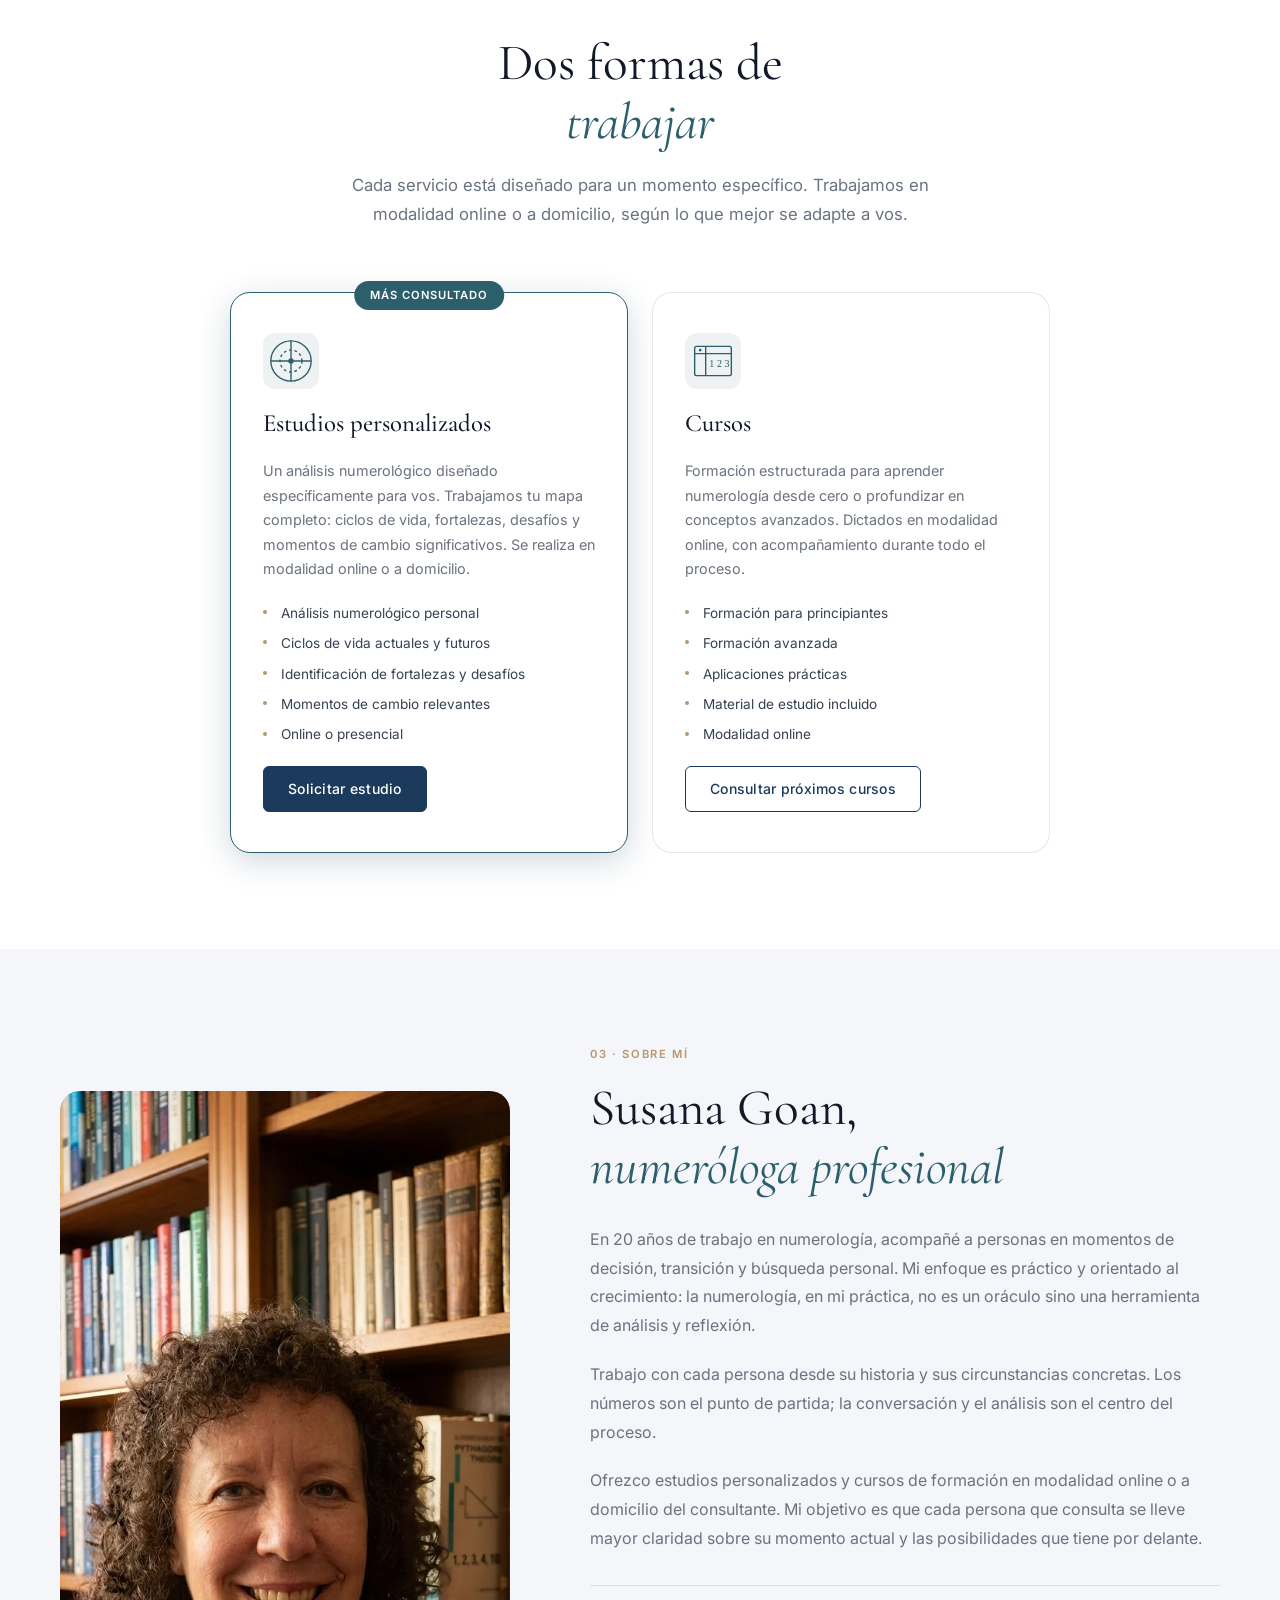
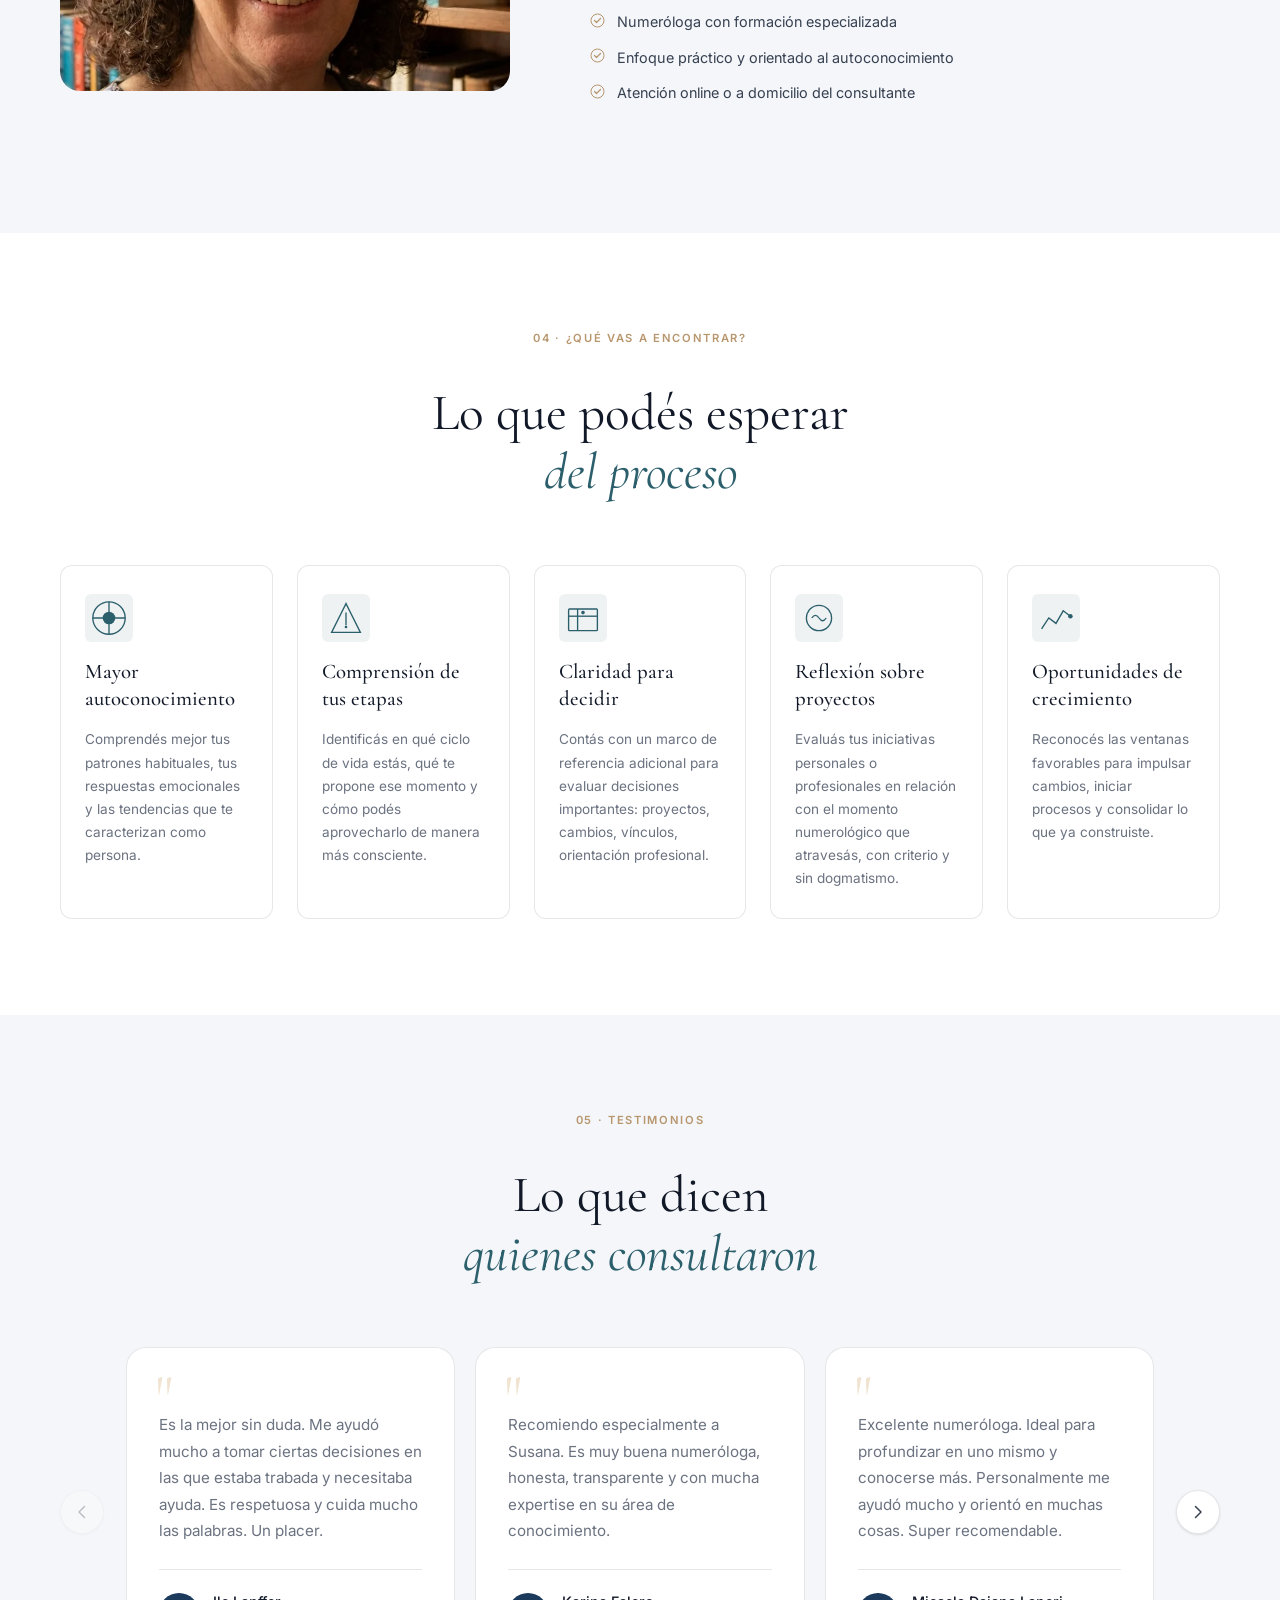
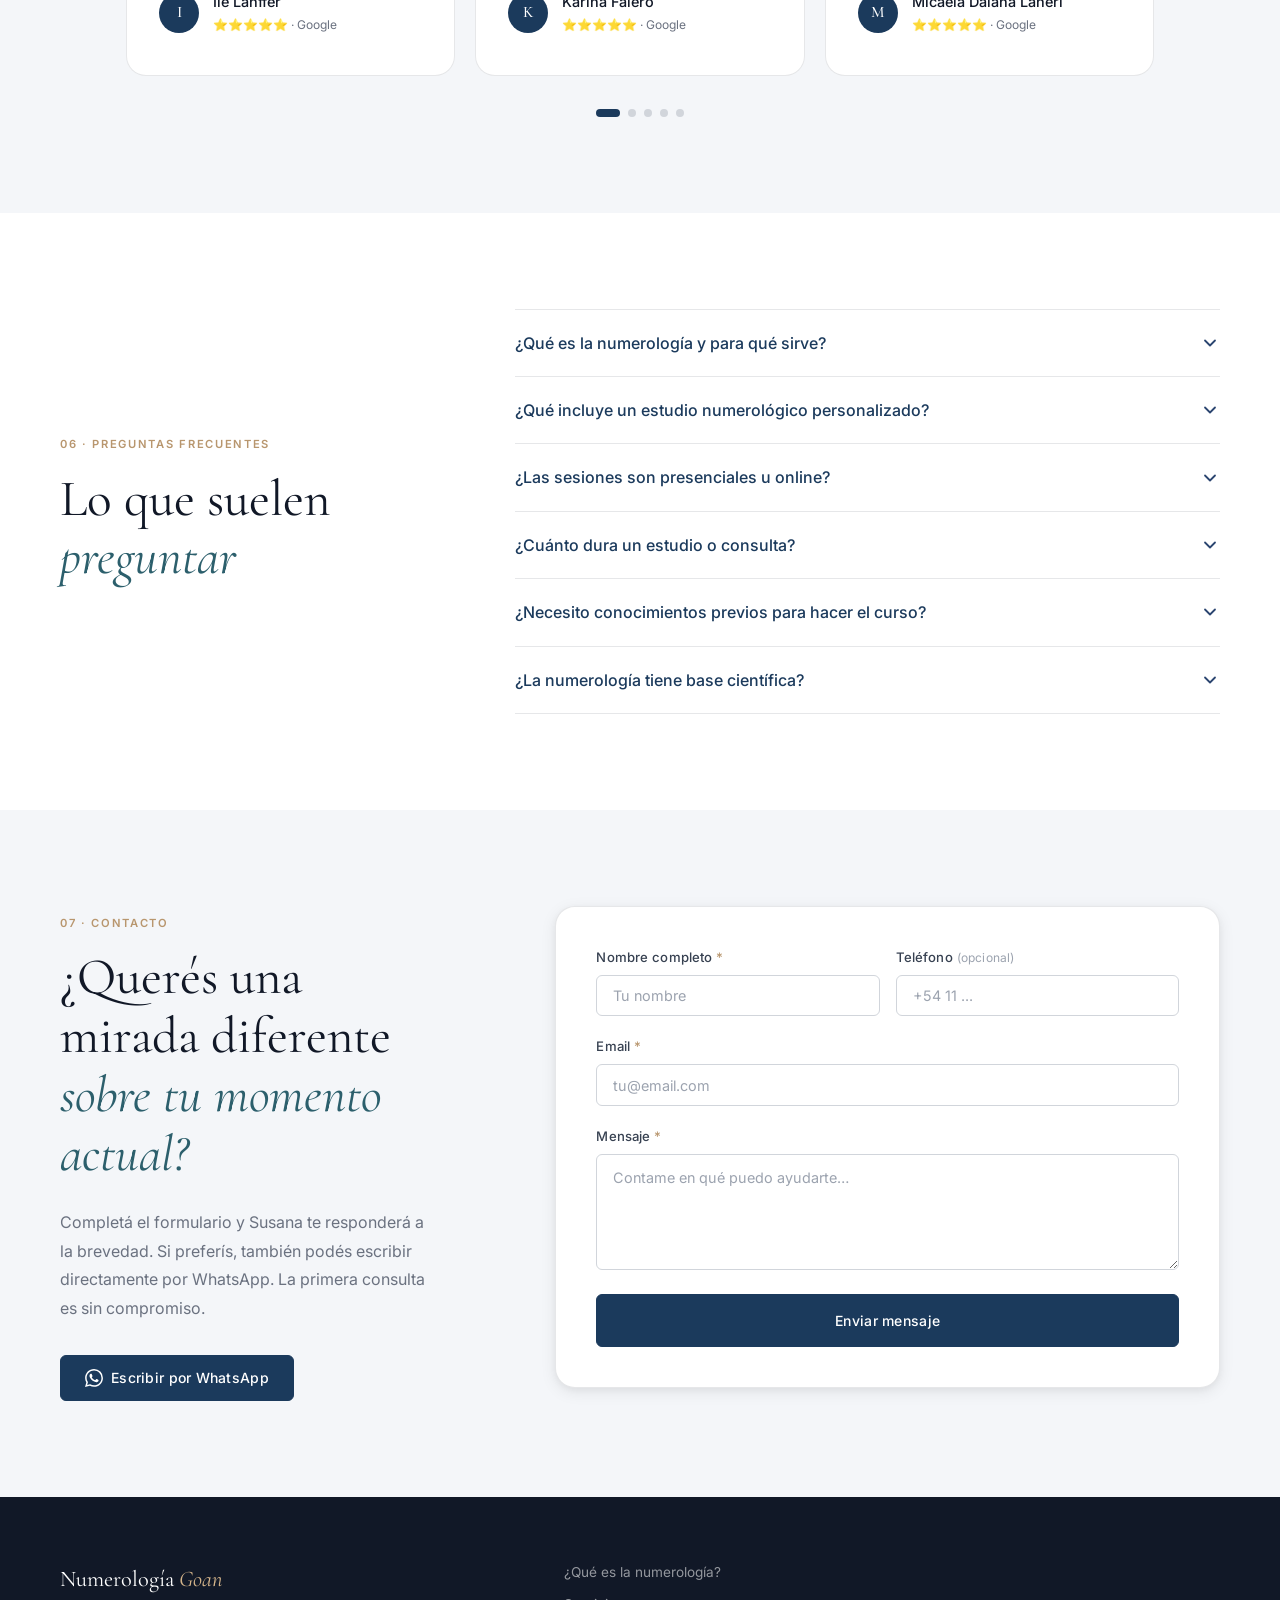
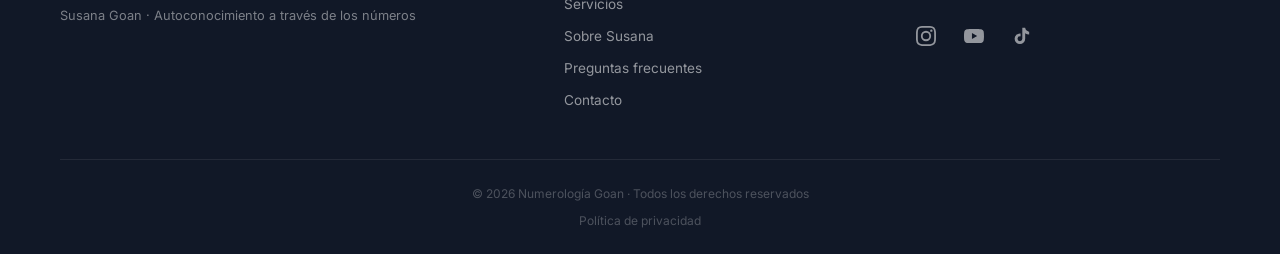
==== commit ec757478: "Testimonios: sumar la reseña de Adrian Vaschio (Google, 5 estrellas) Co-Authored-By: Claude Opus 5.5" ====
--- a/index.html
+++ b/index.html
@@ -519,7 +519,7 @@
             <div class="testimonios-track" id="testimonios-track">
 
               <div class="slide">
-                <blockquote class="testimonio-card" role="group" aria-label="Testimonio 1 de 6">
+                <blockquote class="testimonio-card" role="group" aria-label="Testimonio 1 de 7">
                   <div class="testimonio-quote" aria-hidden="true">"</div>
                   <p class="testimonio-text">Es la mejor sin duda. Me ayudó mucho a tomar ciertas decisiones en las que estaba trabada y necesitaba ayuda. Es respetuosa y cuida mucho las palabras. Un placer.</p>
                   <footer class="testimonio-author">
@@ -533,7 +533,7 @@
               </div>
 
               <div class="slide">
-                <blockquote class="testimonio-card" role="group" aria-label="Testimonio 2 de 6">
+                <blockquote class="testimonio-card" role="group" aria-label="Testimonio 2 de 7">
                   <div class="testimonio-quote" aria-hidden="true">"</div>
                   <p class="testimonio-text">Recomiendo especialmente a Susana. Es muy buena numeróloga, honesta, transparente y con mucha expertise en su área de conocimiento.</p>
                   <footer class="testimonio-author">
@@ -547,7 +547,7 @@
               </div>
 
               <div class="slide">
-                <blockquote class="testimonio-card" role="group" aria-label="Testimonio 3 de 6">
+                <blockquote class="testimonio-card" role="group" aria-label="Testimonio 3 de 7">
                   <div class="testimonio-quote" aria-hidden="true">"</div>
                   <p class="testimonio-text">Excelente numeróloga. Ideal para profundizar en uno mismo y conocerse más. Personalmente me ayudó mucho y orientó en muchas cosas. Super recomendable.</p>
                   <footer class="testimonio-author">
@@ -561,7 +561,7 @@
               </div>
 
               <div class="slide">
-                <blockquote class="testimonio-card" role="group" aria-label="Testimonio 4 de 6">
+                <blockquote class="testimonio-card" role="group" aria-label="Testimonio 4 de 7">
                   <div class="testimonio-quote" aria-hidden="true">"</div>
                   <p class="testimonio-text">Una genia. Me sentí muy cómoda en la sesión. Pudo guiarme en todas las consultas con total amabilidad. Se nota que ama lo que hace.</p>
                   <footer class="testimonio-author">
@@ -575,7 +575,7 @@
               </div>
 
               <div class="slide">
-                <blockquote class="testimonio-card" role="group" aria-label="Testimonio 5 de 6">
+                <blockquote class="testimonio-card" role="group" aria-label="Testimonio 5 de 7">
                   <div class="testimonio-quote" aria-hidden="true">"</div>
                   <p class="testimonio-text">Doy gracias haberme cruzado con Susana. Me ayudaste un montón, ya estoy poniendo en práctica todos tus consejos. La mejor numeróloga.</p>
                   <footer class="testimonio-author">
@@ -589,13 +589,27 @@
               </div>
 
               <div class="slide">
-                <blockquote class="testimonio-card" role="group" aria-label="Testimonio 6 de 6">
+                <blockquote class="testimonio-card" role="group" aria-label="Testimonio 6 de 7">
                   <div class="testimonio-quote" aria-hidden="true">"</div>
                   <p class="testimonio-text">La verdad que una genia, 100% recomendada.</p>
                   <footer class="testimonio-author">
                     <div class="testimonio-avatar" aria-hidden="true">J</div>
                     <div>
                       <cite class="testimonio-name">Josi Angulo</cite>
+                      <span class="testimonio-role">⭐⭐⭐⭐⭐ · Google</span>
+                    </div>
+                  </footer>
+                </blockquote>
+              </div>
+
+              <div class="slide">
+                <blockquote class="testimonio-card" role="group" aria-label="Testimonio 7 de 7">
+                  <div class="testimonio-quote" aria-hidden="true">"</div>
+                  <p class="testimonio-text">Una genia Susi! Tuve una sesión hermosa y me ayudó mucho con cuestiones personales y de salud!!! Una divina</p>
+                  <footer class="testimonio-author">
+                    <div class="testimonio-avatar" aria-hidden="true">A</div>
+                    <div>
+                      <cite class="testimonio-name">Adrian Vaschio</cite>
                       <span class="testimonio-role">⭐⭐⭐⭐⭐ · Google</span>
                     </div>
                   </footer>
